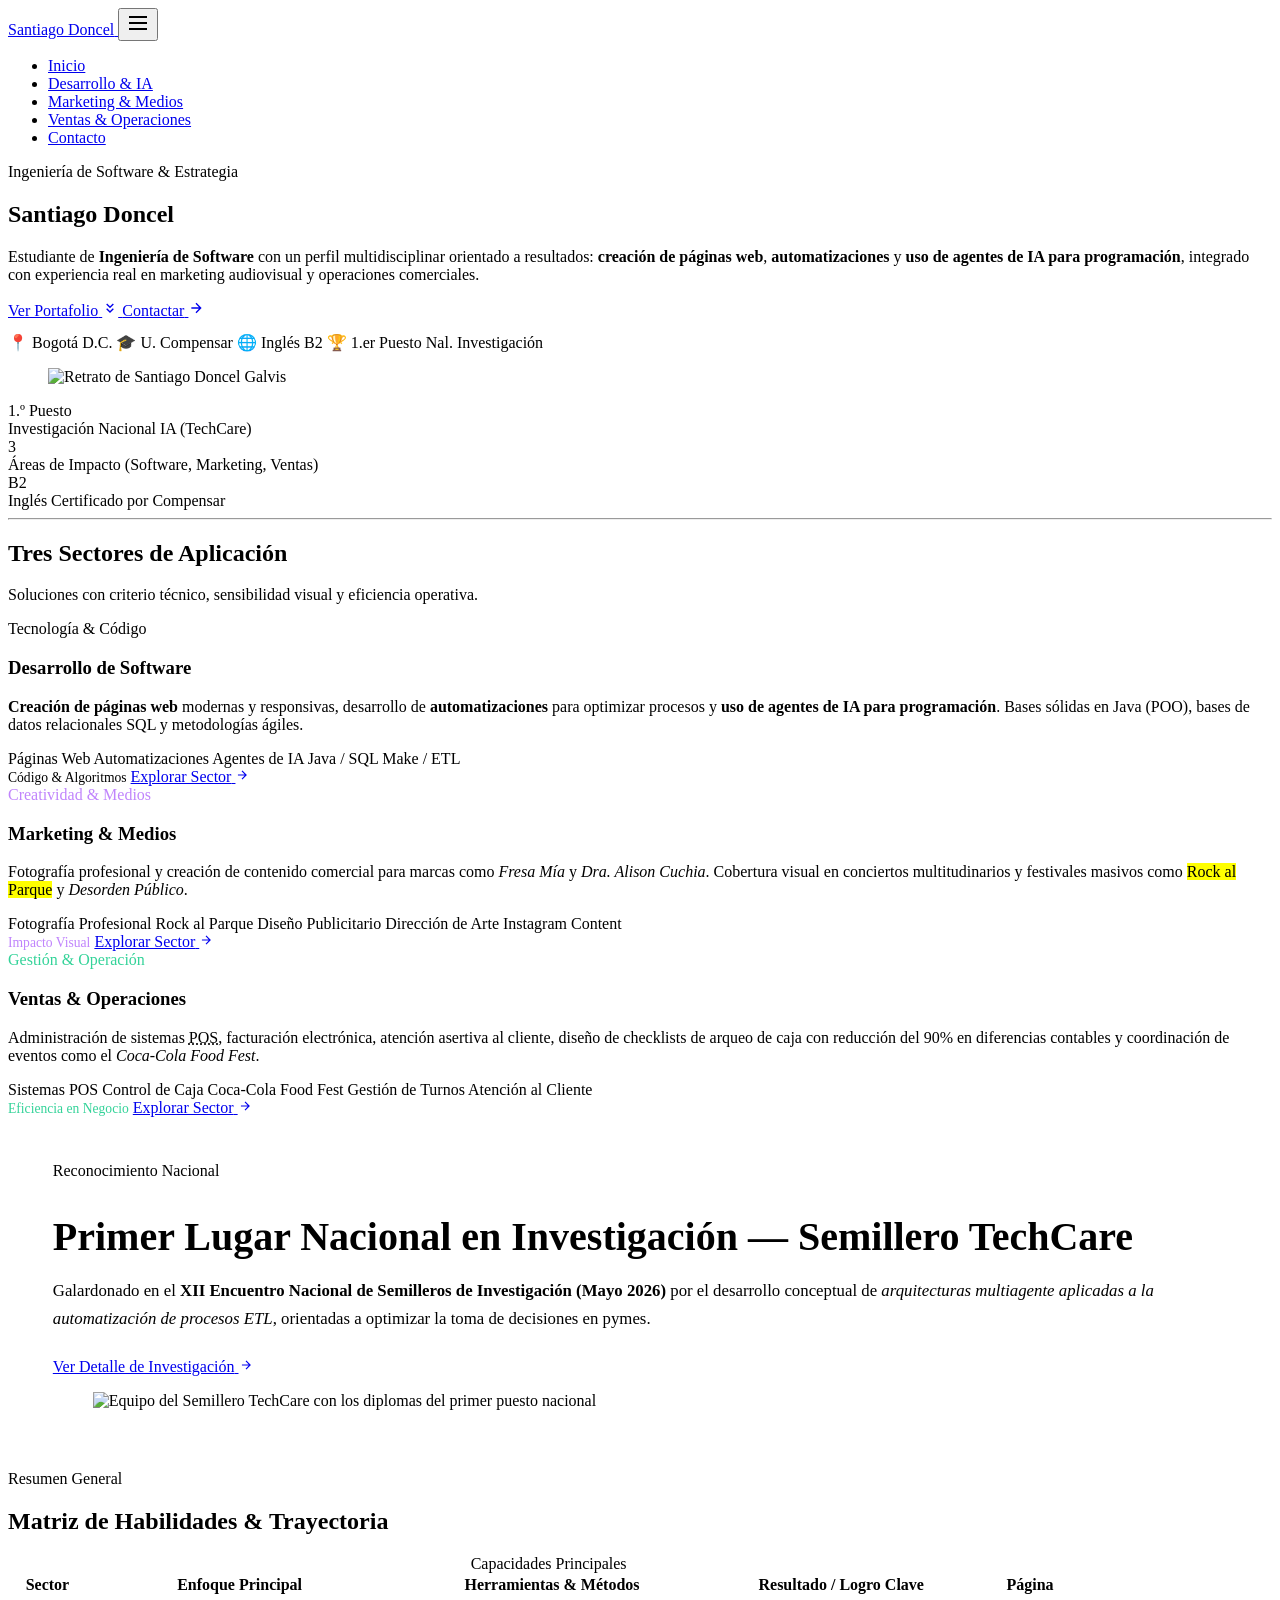
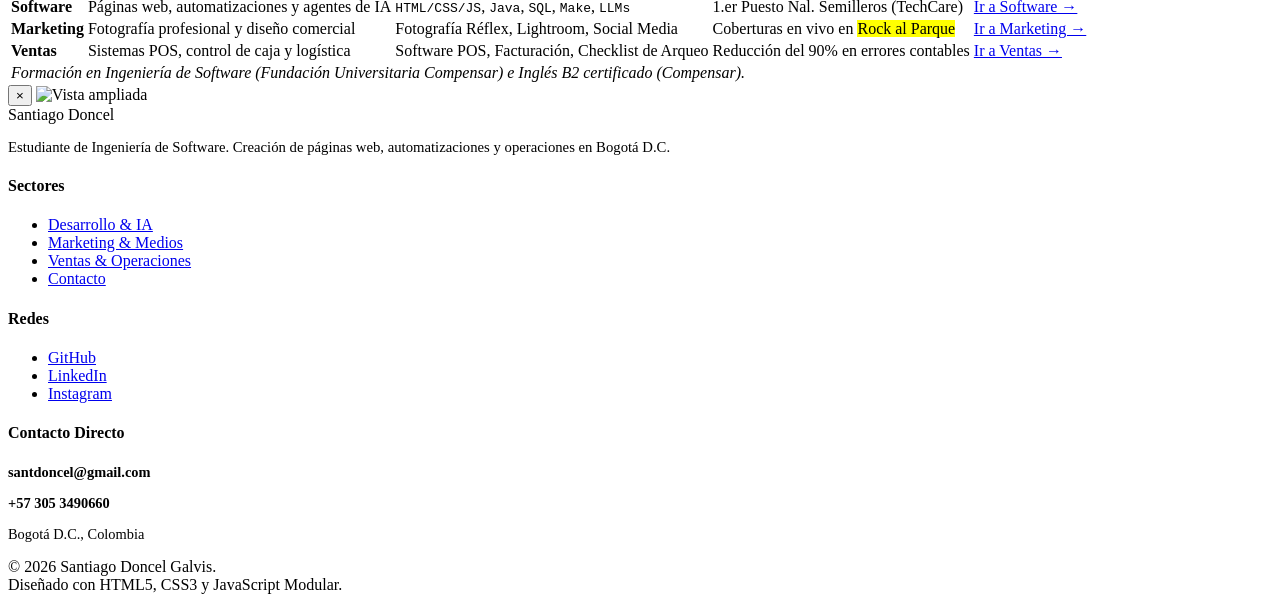
==== index.html @ d4a043fc "Subir sitio web inicial" ====
<!DOCTYPE html>
<html lang="es">
<head>
  <meta charset="UTF-8">
  <meta name="viewport" content="width=device-width, initial-scale=1.0">
  <meta name="description" content="Portafolio Profesional de Santiago Doncel Galvis - Desarrollo de Software, Marketing Digital y Operaciones Comerciales.">
  <meta name="author" content="Santiago Doncel Galvis">
  <title>Santiago Doncel Galvis | Portafolio Profesional</title>

  <!-- Hojas de Estilo Modulares -->
  <link rel="stylesheet" href="css/variables.css">
  <link rel="stylesheet" href="css/animations.css">
  <link rel="stylesheet" href="css/global.css">
  <link rel="stylesheet" href="css/components.css">
  <link rel="stylesheet" href="css/pages.css">

  <link rel="icon" type="image/svg+xml" href="data:image/svg+xml,<svg xmlns='http://www.w3.org/2000/svg' viewBox='0 0 100 100'><rect width='100' height='100' rx='25' fill='%23050b18'/><text x='50%' y='64%' font-size='52' font-weight='500' fill='%23f8fafc' font-family='serif' text-anchor='middle'>SD</text></svg>">
</head>
<body>

  <!-- Esferas Difuminadas con Transición Azul Claro -> Azul Oscuro -> Gris -->
  <div class="ambient-glow ambient-glow-1" aria-hidden="true"></div>
  <div class="ambient-glow ambient-glow-2" aria-hidden="true"></div>
  <div class="ambient-glow ambient-glow-3" aria-hidden="true"></div>

<!-- Encabezado y Navegación Principal -->
  <header class="main-header" role="banner">
    <div class="nav-container">
      <a href="index.html" class="nav-brand" aria-label="Inicio - Santiago Doncel Galvis">
        <span class="brand-dot"></span>
        <span class="brand-name">Santiago Doncel</span>
      </a>

      <!-- Botón Menú Móvil -->
      <button class="mobile-nav-toggle" aria-label="Abrir menú de navegación" aria-expanded="false">
        <svg width="24" height="24" viewBox="0 0 24 24" fill="none" stroke="currentColor" stroke-width="2">
          <line x1="3" y1="12" x2="21" y2="12"></line>
          <line x1="3" y1="6" x2="21" y2="6"></line>
          <line x1="3" y1="18" x2="21" y2="18"></line>
        </svg>
      </button>

      <!-- Menú de Enlaces Dinámicos -->
      <nav role="navigation">
        <ul class="nav-menu">
          <li><a href="index.html" class="nav-link active">Inicio</a></li>
          <li><a href="software.html" class="nav-link">Desarrollo & IA</a></li>
          <li><a href="marketing.html" class="nav-link">Marketing & Medios</a></li>
          <li><a href="ventas.html" class="nav-link">Ventas & Operaciones</a></li>
          <li><a href="contacto.html" class="nav-link nav-cta-btn">Contacto</a></li>
        </ul>
      </nav>
    </div>
  </header>

  <!-- Contenido Principal -->
  <main id="main-content" role="main">

    <!-- HERO SECTION MINIMALISTA -->
    <section class="hero-section" aria-labelledby="hero-title">
      <div class="container">
        <div class="hero-grid">
          
          <!-- Contenido Textual Hero -->
          <div class="hero-content animate-fade-up">
            <span class="hero-tag">Ingeniería de Software & Estrategia</span>

            <h1 id="hero-title" class="hero-title">
              Santiago <span class="text-serif-italic">Doncel</span>
            </h1>

            <p class="hero-subtitle">
              Estudiante de <strong>Ingeniería de Software</strong> con un perfil multidisciplinar orientado a resultados: <strong>creación de páginas web</strong>, <strong>automatizaciones</strong> y <strong>uso de agentes de IA para programación</strong>, integrado con experiencia real en marketing audiovisual y operaciones comerciales.
            </p>

            <!-- Botones de Acción Inmediata -->
            <div class="btn-group" style="margin-top: 0.5rem;">
              <a href="#sectores-profesionales" class="btn btn-primary">
                <span>Ver Portafolio</span>
                <svg width="16" height="16" viewBox="0 0 24 24" fill="none" stroke="currentColor" stroke-width="2"><path d="M7 13l5 5 5-5M7 6l5 5 5-5"/></svg>
              </a>
              <a href="contacto.html" class="btn btn-secondary">
                <span>Contactar</span>
                <svg width="16" height="16" viewBox="0 0 24 24" fill="none" stroke="currentColor" stroke-width="2"><path d="M5 12h14M12 5l7 7-7 7"/></svg>
              </a>
            </div>

            <!-- Datos Rápidos -->
            <div class="tech-cloud" style="margin-top: 0.8rem;">
              <span class="tech-chip">📍 Bogotá D.C.</span>
              <span class="tech-chip">🎓 U. Compensar</span>
              <span class="tech-chip">🌐 Inglés B2</span>
              <span class="tech-chip">🏆 1.er Puesto Nal. Investigación</span>
            </div>
          </div>

          <!-- Imagen Principal del Usuario (Nueva Imagen Vertical) -->
          <div class="hero-media-wrapper animate-fade-up delay-1">
            <figure class="profile-figure" data-lightbox data-lightbox-caption="Santiago Doncel Galvis">
              <img 
                src="img/santiago-perfil-nuevo.jpg" 
                alt="Retrato de Santiago Doncel Galvis" 
                class="profile-img"
                width="380"
                height="460"
                loading="eager"
              >
            </figure>
          </div>

        </div>

        <!-- Métricas Rápidas Liquid Glass -->
        <div class="hero-stats-row animate-on-scroll">
          <div class="stat-card">
            <div class="stat-number gold">1.º Puesto</div>
            <div class="stat-label">Investigación Nacional IA (TechCare)</div>
          </div>
          <div class="stat-card">
            <div class="stat-number">3</div>
            <div class="stat-label">Áreas de Impacto (Software, Marketing, Ventas)</div>
          </div>
          <div class="stat-card">
            <div class="stat-number">B2</div>
            <div class="stat-label">Inglés Certificado por Compensar</div>
          </div>
        </div>

    <hr class="glow-divider">

    <!-- SECCIÓN: LOS 3 SECTORES PROFESIONALES -->
    <section id="sectores-profesionales" class="section-padding" aria-labelledby="sectores-title">
      <div class="container">
        
        <div class="section-header">
          <h2 id="sectores-title">Tres Sectores de Aplicación</h2>
          <p class="section-description">
            Soluciones con criterio técnico, sensibilidad visual y eficiencia operativa.
          </p>
        </div>

        <div class="sectors-grid">
          
          <!-- Sector 1: Desarrollo de Software & IA -->
          <article class="liquid-glass-card sector-card animate-on-scroll">
            <div>
              <div class="sector-header">
                <span class="sector-kicker-tag">Tecnología & Código</span>
                <h3>Desarrollo de Software</h3>
              </div>

              <p>
                <strong>Creación de páginas web</strong> modernas y responsivas, desarrollo de <strong>automatizaciones</strong> para optimizar procesos y <strong>uso de agentes de IA para programación</strong>. Bases sólidas en Java (POO), bases de datos relacionales SQL y metodologías ágiles.
              </p>

              <div class="tech-cloud">
                <span class="tech-chip">Páginas Web</span>
                <span class="tech-chip">Automatizaciones</span>
                <span class="tech-chip">Agentes de IA</span>
                <span class="tech-chip">Java / SQL</span>
                <span class="tech-chip">Make / ETL</span>
              </div>
            </div>

            <div class="sector-card-footer">
              <span style="font-size: 0.85rem; color: var(--color-accent-cyan);">Código & Algoritmos</span>
              <a href="software.html" class="btn btn-secondary btn-sm" aria-label="Ir a Desarrollo de Software">
                <span>Explorar Sector</span>
                <svg width="14" height="14" viewBox="0 0 24 24" fill="none" stroke="currentColor" stroke-width="2"><path d="M5 12h14M12 5l7 7-7 7"/></svg>
              </a>
            </div>
          </article>

          <!-- Sector 2: Marketing Digital & Creación de Contenido -->
          <article class="liquid-glass-card sector-card animate-on-scroll delay-1">
            <div>
              <div class="sector-header">
                <span class="sector-kicker-tag" style="color: #c084fc;">Creatividad & Medios</span>
                <h3>Marketing & Medios</h3>
              </div>

              <p>
                Fotografía profesional y creación de contenido comercial para marcas como <em>Fresa Mía</em> y <em>Dra. Alison Cuchia</em>. Cobertura visual en conciertos multitudinarios y festivales masivos como <mark>Rock al Parque</mark> y <em>Desorden Público</em>.
              </p>

              <div class="tech-cloud">
                <span class="tech-chip">Fotografía Profesional</span>
                <span class="tech-chip">Rock al Parque</span>
                <span class="tech-chip">Diseño Publicitario</span>
                <span class="tech-chip">Dirección de Arte</span>
                <span class="tech-chip">Instagram Content</span>
              </div>
            </div>

            <div class="sector-card-footer">
              <span style="font-size: 0.85rem; color: #c084fc;">Impacto Visual</span>
              <a href="marketing.html" class="btn btn-secondary btn-sm" aria-label="Ir a Marketing y Fotografía">
                <span>Explorar Sector</span>
                <svg width="14" height="14" viewBox="0 0 24 24" fill="none" stroke="currentColor" stroke-width="2"><path d="M5 12h14M12 5l7 7-7 7"/></svg>
              </a>
            </div>
          </article>

          <!-- Sector 3: Ventas, Operaciones & Liderazgo Comercial -->
          <article class="liquid-glass-card sector-card animate-on-scroll delay-2">
            <div>
              <div class="sector-header">
                <span class="sector-kicker-tag" style="color: #34d399;">Gestión & Operación</span>
                <h3>Ventas & Operaciones</h3>
              </div>

              <p>
                Administración de sistemas <abbr title="Point of Sale">POS</abbr>, facturación electrónica, atención asertiva al cliente, diseño de checklists de arqueo de caja con reducción del 90% en diferencias contables y coordinación de eventos como el <em>Coca-Cola Food Fest</em>.
              </p>

              <div class="tech-cloud">
                <span class="tech-chip">Sistemas POS</span>
                <span class="tech-chip">Control de Caja</span>
                <span class="tech-chip">Coca-Cola Food Fest</span>
                <span class="tech-chip">Gestión de Turnos</span>
                <span class="tech-chip">Atención al Cliente</span>
              </div>
            </div>

            <div class="sector-card-footer">
              <span style="font-size: 0.85rem; color: #34d399;">Eficiencia en Negocio</span>
              <a href="ventas.html" class="btn btn-secondary btn-sm" aria-label="Ir a Ventas y Operaciones">
                <span>Explorar Sector</span>
                <svg width="14" height="14" viewBox="0 0 24 24" fill="none" stroke="currentColor" stroke-width="2"><path d="M5 12h14M12 5l7 7-7 7"/></svg>
              </a>
            </div>
          </article>

        </div>

      </div>
    </section>

    <!-- LOGRO NACIONAL TECHCARE -->
    <section class="section-padding-sm" aria-labelledby="premio-title">
      <div class="container">
        <div class="liquid-glass-card animate-on-scroll" style="padding: 2.8rem;">
          <div class="grid-2" style="align-items: center;">
            <div>
              <span class="badge badge-gold" style="margin-bottom: 0.8rem;">Reconocimiento Nacional</span>
              <h2 id="premio-title" style="margin-bottom: 1rem; font-size: clamp(1.8rem, 3.5vw, 2.5rem);">
                Primer Lugar Nacional en Investigación — Semillero TechCare
              </h2>
              <p style="font-size: 1.05rem; line-height: 1.7;">
                Galardonado en el <strong>XII Encuentro Nacional de Semilleros de Investigación (Mayo 2026)</strong> por el desarrollo conceptual de <em>arquitecturas multiagente aplicadas a la automatización de procesos ETL</em>, orientadas a optimizar la toma de decisiones en pymes.
              </p>
              <div class="btn-group" style="margin-top: 1.5rem;">
                <a href="software.html#investigacion-ia" class="btn btn-secondary btn-sm">
                  <span>Ver Detalle de Investigación</span>
                  <svg width="14" height="14" viewBox="0 0 24 24" fill="none" stroke="currentColor" stroke-width="2"><path d="M5 12h14M12 5l7 7-7 7"/></svg>
                </a>
              </div>
            </div>

            <figure class="profile-figure" style="max-width: 100%; border-radius: var(--radius-liquid-md);" data-lightbox data-lightbox-caption="Equipo del Semillero TechCare con los diplomas del Primer Lugar Nacional (Mayo 2026)">
              <img 
                src="img/semillero-techcare-premio.jpg" 
                alt="Equipo del Semillero TechCare con los diplomas del primer puesto nacional" 
                class="profile-img"
                style="height: 300px; width: 100%; object-fit: cover; border-radius: var(--radius-liquid-md);"
                loading="lazy"
              >
            </figure>
          </div>
        </div>
      </div>
    </section>

    <!-- SECCIÓN: TABLA COMPARATIVA -->
    <section class="section-padding" aria-labelledby="tabla-resumen-title">
      <div class="container">
        
        <div class="section-header">
          <span class="section-kicker">Resumen General</span>
          <h2 id="tabla-resumen-title">Matriz de Habilidades & Trayectoria</h2>
        </div>

        <div class="table-responsive animate-on-scroll">
          <table class="custom-table" summary="Tabla comparativa de competencias de Santiago Doncel en software, marketing y operaciones">
            <caption>Capacidades Principales</caption>
            <thead>
              <tr>
                <th scope="col">Sector</th>
                <th scope="col">Enfoque Principal</th>
                <th scope="col">Herramientas & Métodos</th>
                <th scope="col">Resultado / Logro Clave</th>
                <th scope="col">Página</th>
              </tr>
            </thead>
            <tbody>
              <tr>
                <td><strong>Software</strong></td>
                <td>Páginas web, automatizaciones y agentes de IA</td>
                <td><code>HTML/CSS/JS</code>, <code>Java</code>, <code>SQL</code>, <code>Make</code>, <code>LLMs</code></td>
                <td>1.er Puesto Nal. Semilleros (TechCare)</td>
                <td><a href="software.html">Ir a Software &rarr;</a></td>
              </tr>
              <tr>
                <td><strong>Marketing</strong></td>
                <td>Fotografía profesional y diseño comercial</td>
                <td>Fotografía Réflex, Lightroom, Social Media</td>
                <td>Coberturas en vivo en <mark>Rock al Parque</mark></td>
                <td><a href="marketing.html">Ir a Marketing &rarr;</a></td>
              </tr>
              <tr>
                <td><strong>Ventas</strong></td>
                <td>Sistemas POS, control de caja y logística</td>
                <td>Software POS, Facturación, Checklist de Arqueo</td>
                <td>Reducción del 90% en errores contables</td>
                <td><a href="ventas.html">Ir a Ventas &rarr;</a></td>
              </tr>
            </tbody>
            <tfoot>
              <tr>
                <td colspan="5">
                  <em>Formación en Ingeniería de Software (Fundación Universitaria Compensar) e Inglés B2 certificado (Compensar).</em>
                </td>
              </tr>
            </tfoot>
          </table>
        </div>

      </div>
    </section>

  </main>

  <!-- Modal / Lightbox -->
  <aside id="imageLightbox" class="lightbox-modal" role="dialog" aria-modal="true" aria-label="Visualizador de Imagen">
    <div class="lightbox-content">
      <button class="lightbox-close" aria-label="Cerrar vista">&times;</button>
      <img id="lightboxImg" src="" alt="Vista ampliada" class="lightbox-img">
      <div id="lightboxCaption" class="lightbox-caption"></div>
    </div>
  </aside>

  <!-- Pie de Página Minimalista -->
  <footer class="main-footer" role="contentinfo">
    <div class="container">
      <div class="footer-grid">
        
        <div class="footer-col">
          <div class="nav-brand" style="margin-bottom: 0.8rem;">
            <span class="brand-dot"></span>
            <span class="brand-name">Santiago Doncel</span>
          </div>
          <p style="font-size: 0.92rem; color: var(--color-text-muted); font-weight: 300;">
            Estudiante de Ingeniería de Software. Creación de páginas web, automatizaciones y operaciones en Bogotá D.C.
          </p>
        </div>

        <div class="footer-col">
          <h4>Sectores</h4>
          <ul class="footer-links">
            <li><a href="software.html">Desarrollo & IA</a></li>
            <li><a href="marketing.html">Marketing & Medios</a></li>
            <li><a href="ventas.html">Ventas & Operaciones</a></li>
            <li><a href="contacto.html">Contacto</a></li>
          </ul>
        </div>

        <div class="footer-col">
          <h4>Redes</h4>
          <ul class="footer-links">
            <li><a href="https://github.com/Santiago-Doncel" target="_blank" rel="noopener noreferrer">GitHub</a></li>
            <li><a href="https://www.linkedin.com/in/santiago-doncel-4a2b92311/" target="_blank" rel="noopener noreferrer">LinkedIn</a></li>
            <li><a href="https://www.instagram.com/sant_doncell?evlk=MTVpcDYzenp3eTBoOA==" target="_blank" rel="noopener noreferrer">Instagram</a></li>
          </ul>
        </div>

        <div class="footer-col">
          <h4>Contacto Directo</h4>
          <p style="font-size: 0.9rem; color: var(--color-text-secondary); margin-bottom: 0.4rem;">
            <strong>santdoncel@gmail.com</strong>
          </p>
          <p style="font-size: 0.9rem; color: var(--color-text-secondary); margin-bottom: 0.4rem;">
            <strong>+57 305 3490660</strong>
          </p>
          <p style="font-size: 0.9rem; color: var(--color-text-muted);">
            Bogotá D.C., Colombia
          </p>
        </div>

      </div>

      <div class="footer-bottom">
        <div>&copy; 2026 Santiago Doncel Galvis.</div>
        <div>Diseñado con HTML5, CSS3 y JavaScript Modular.</div>
      </div>
    </div>
  </footer>

  <script src="js/main.js"></script>
</body>
</html>
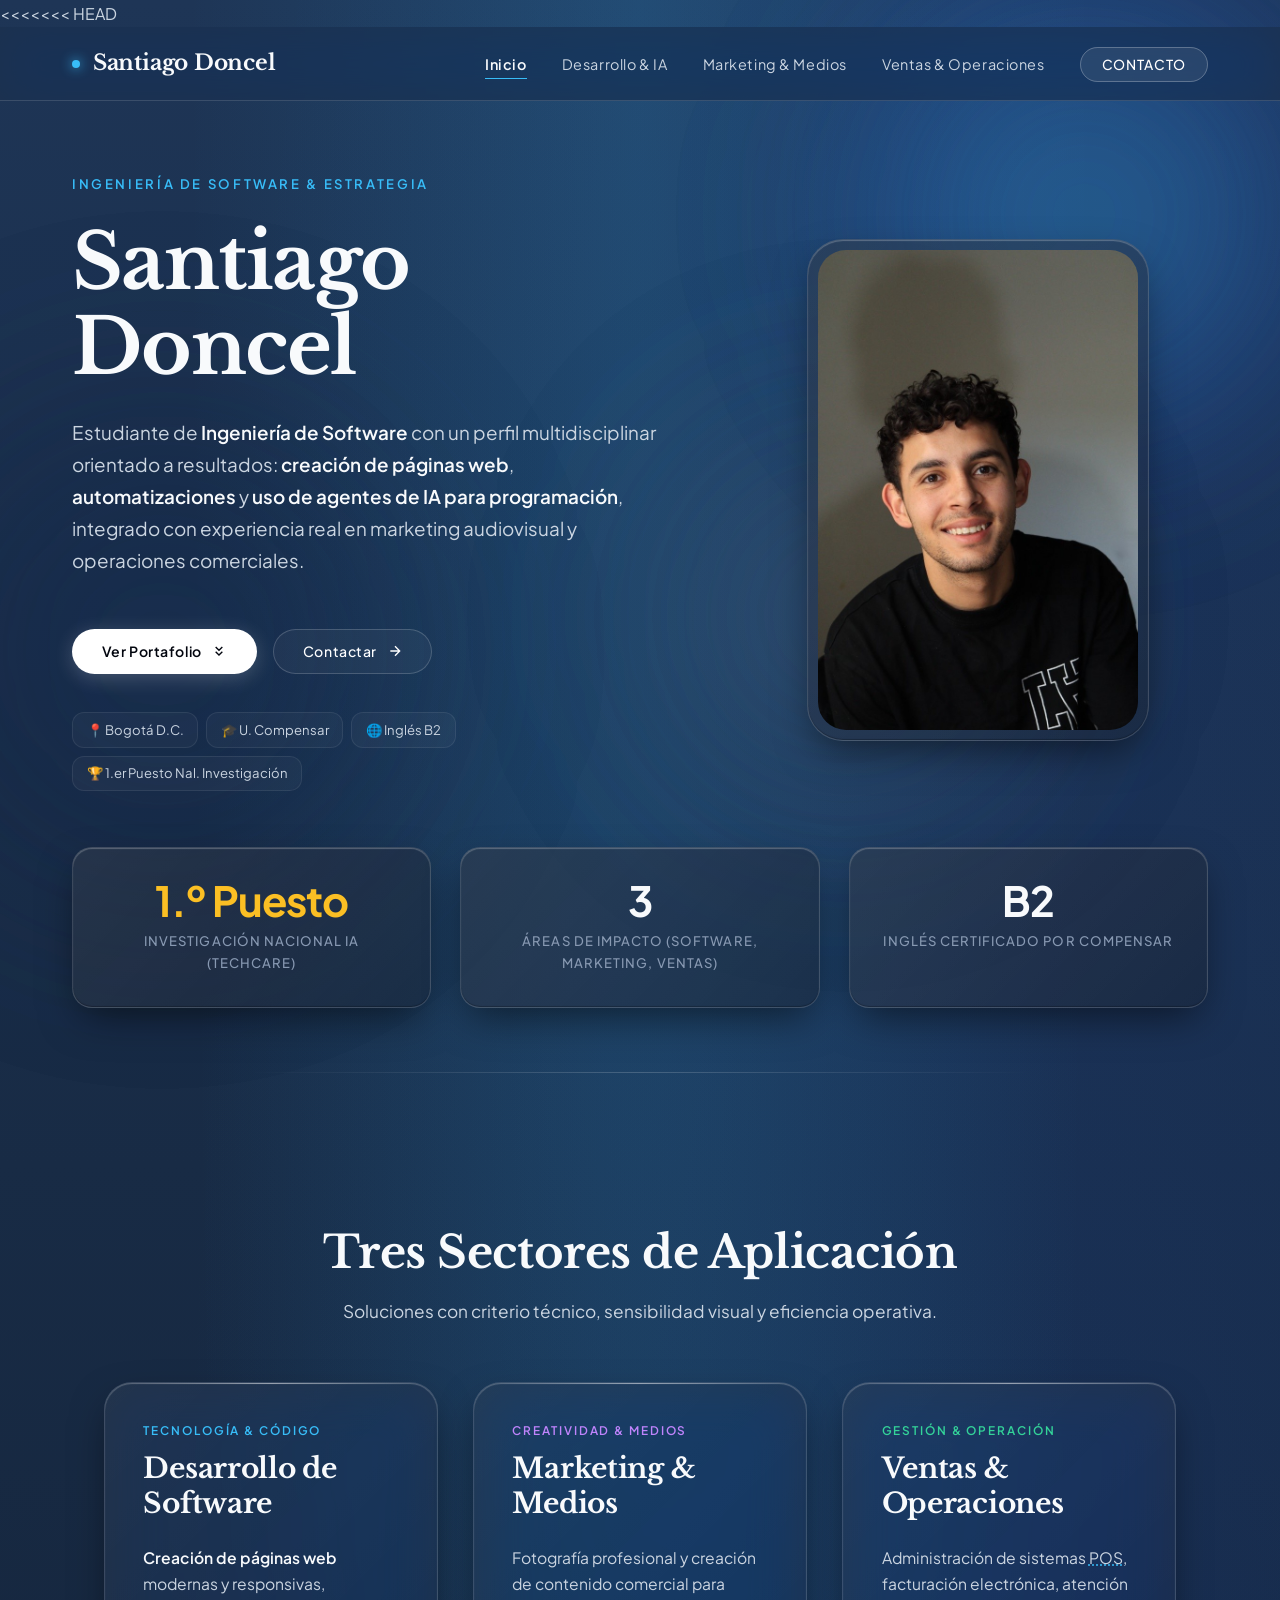
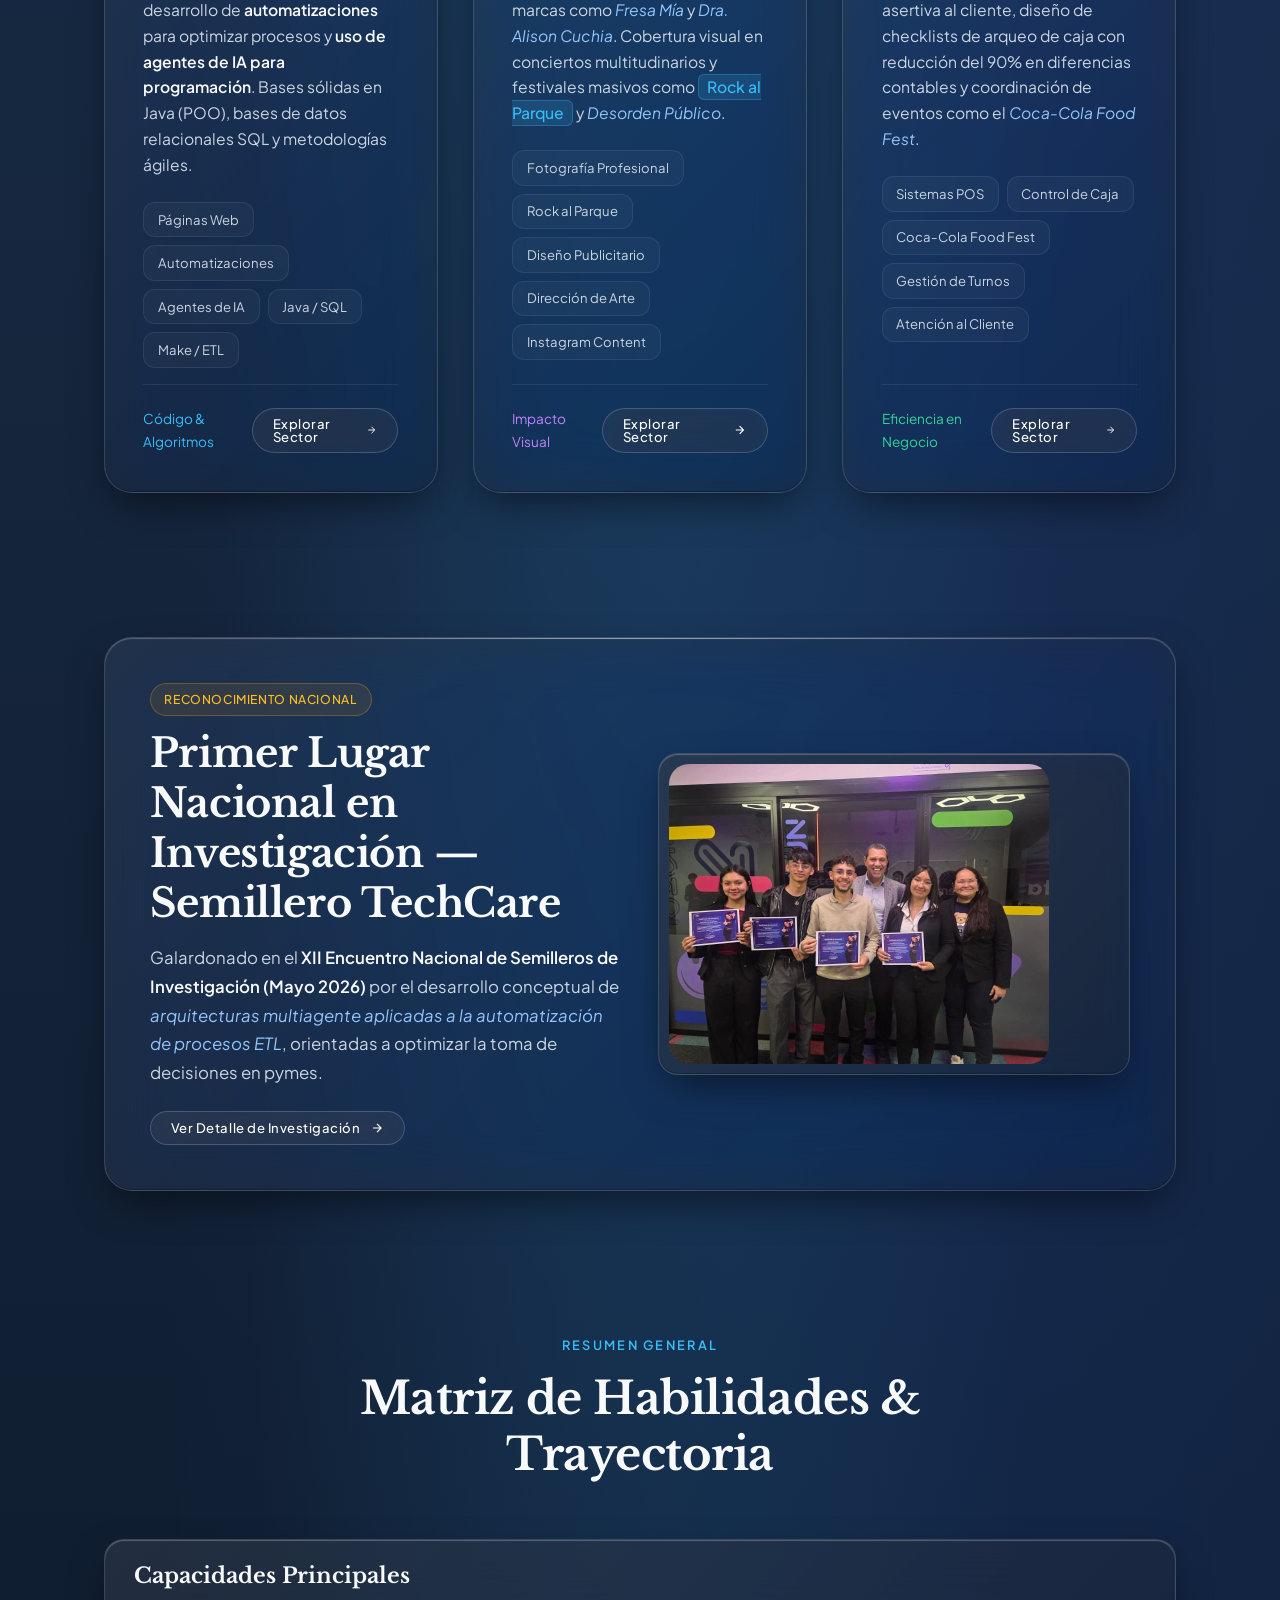
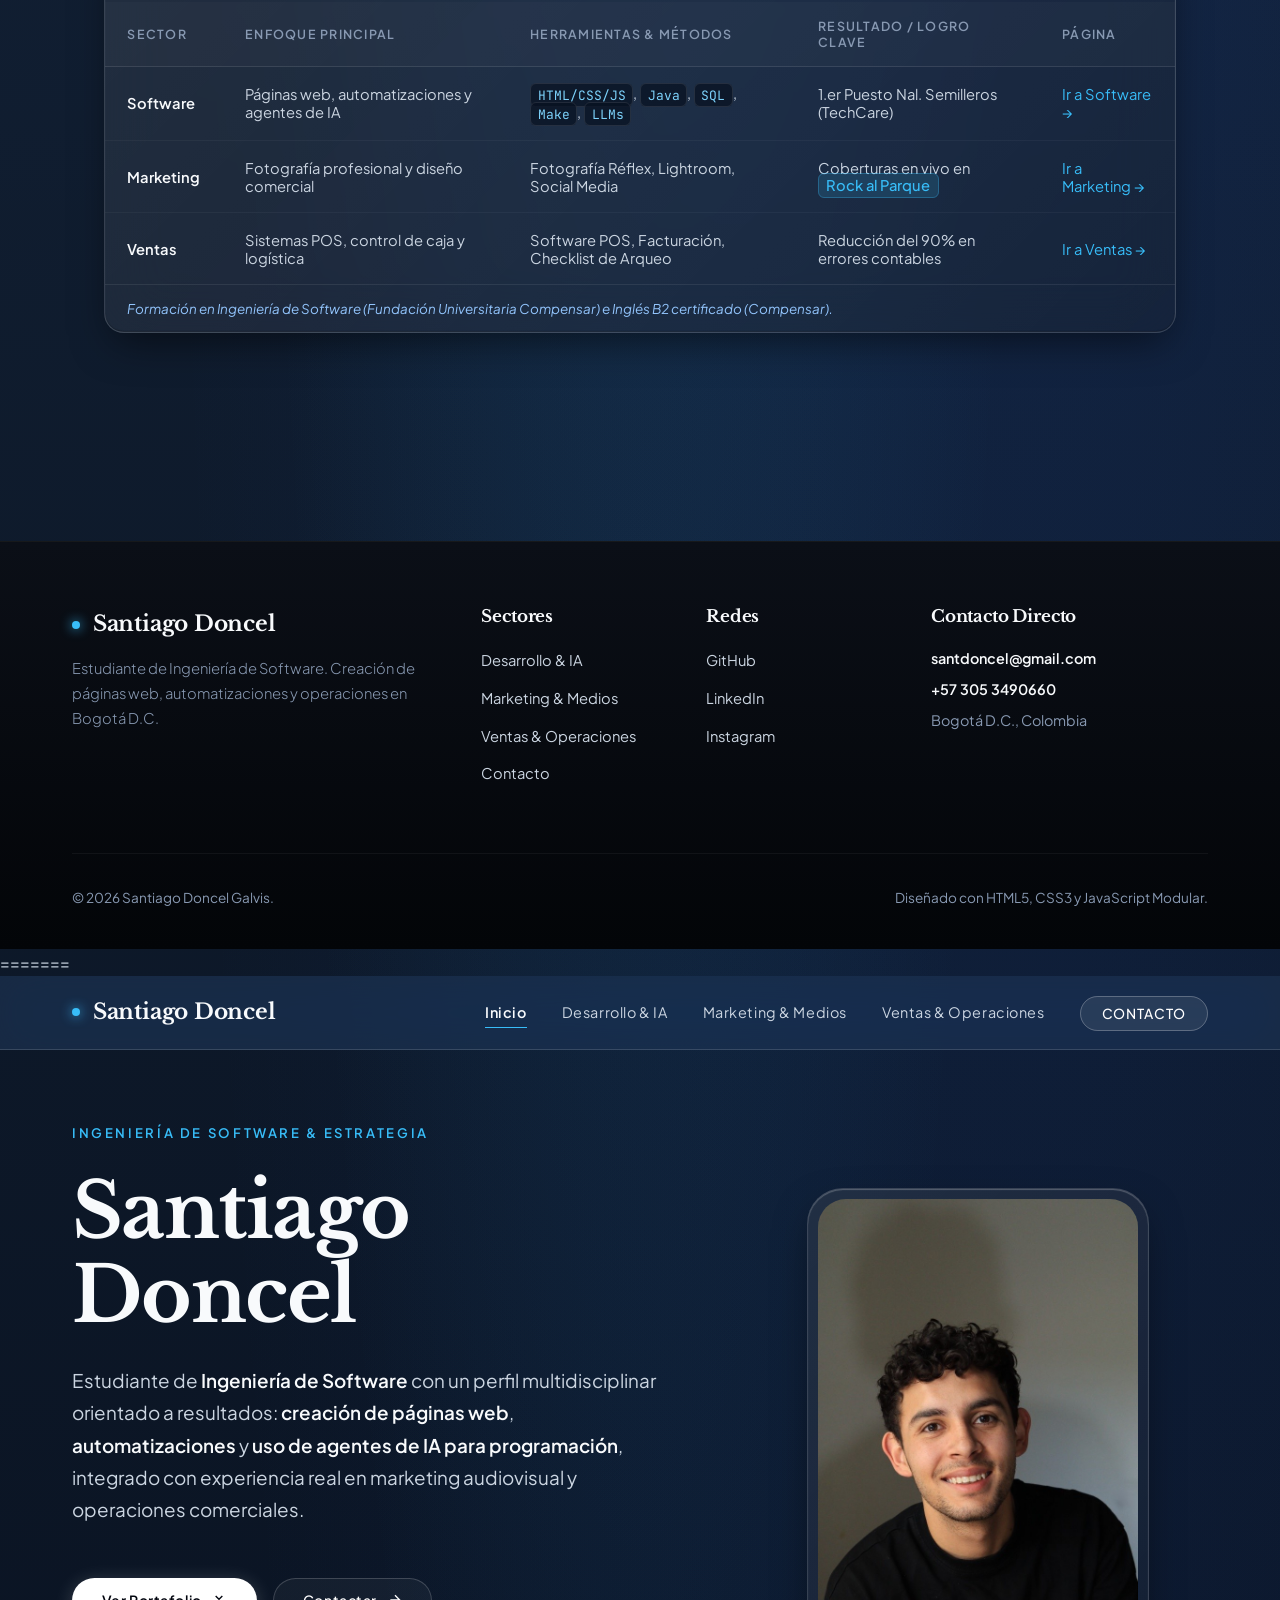
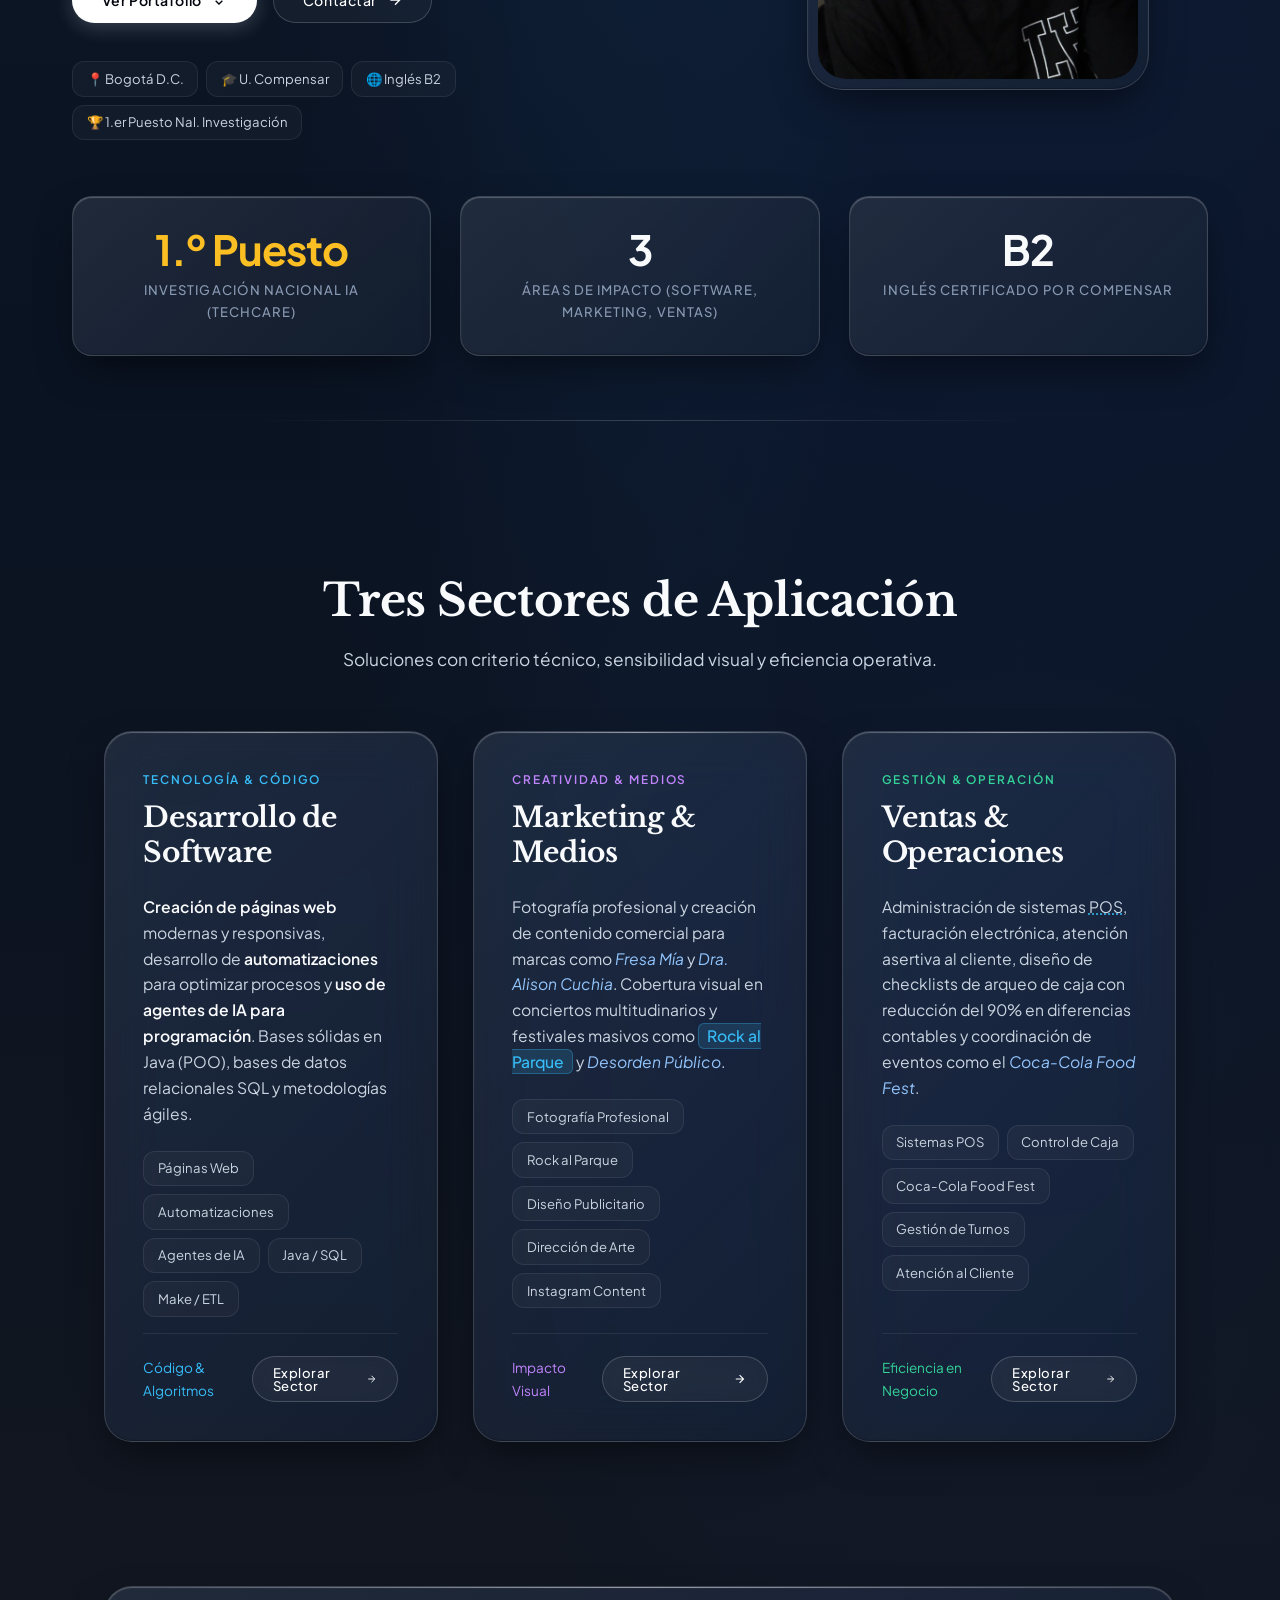
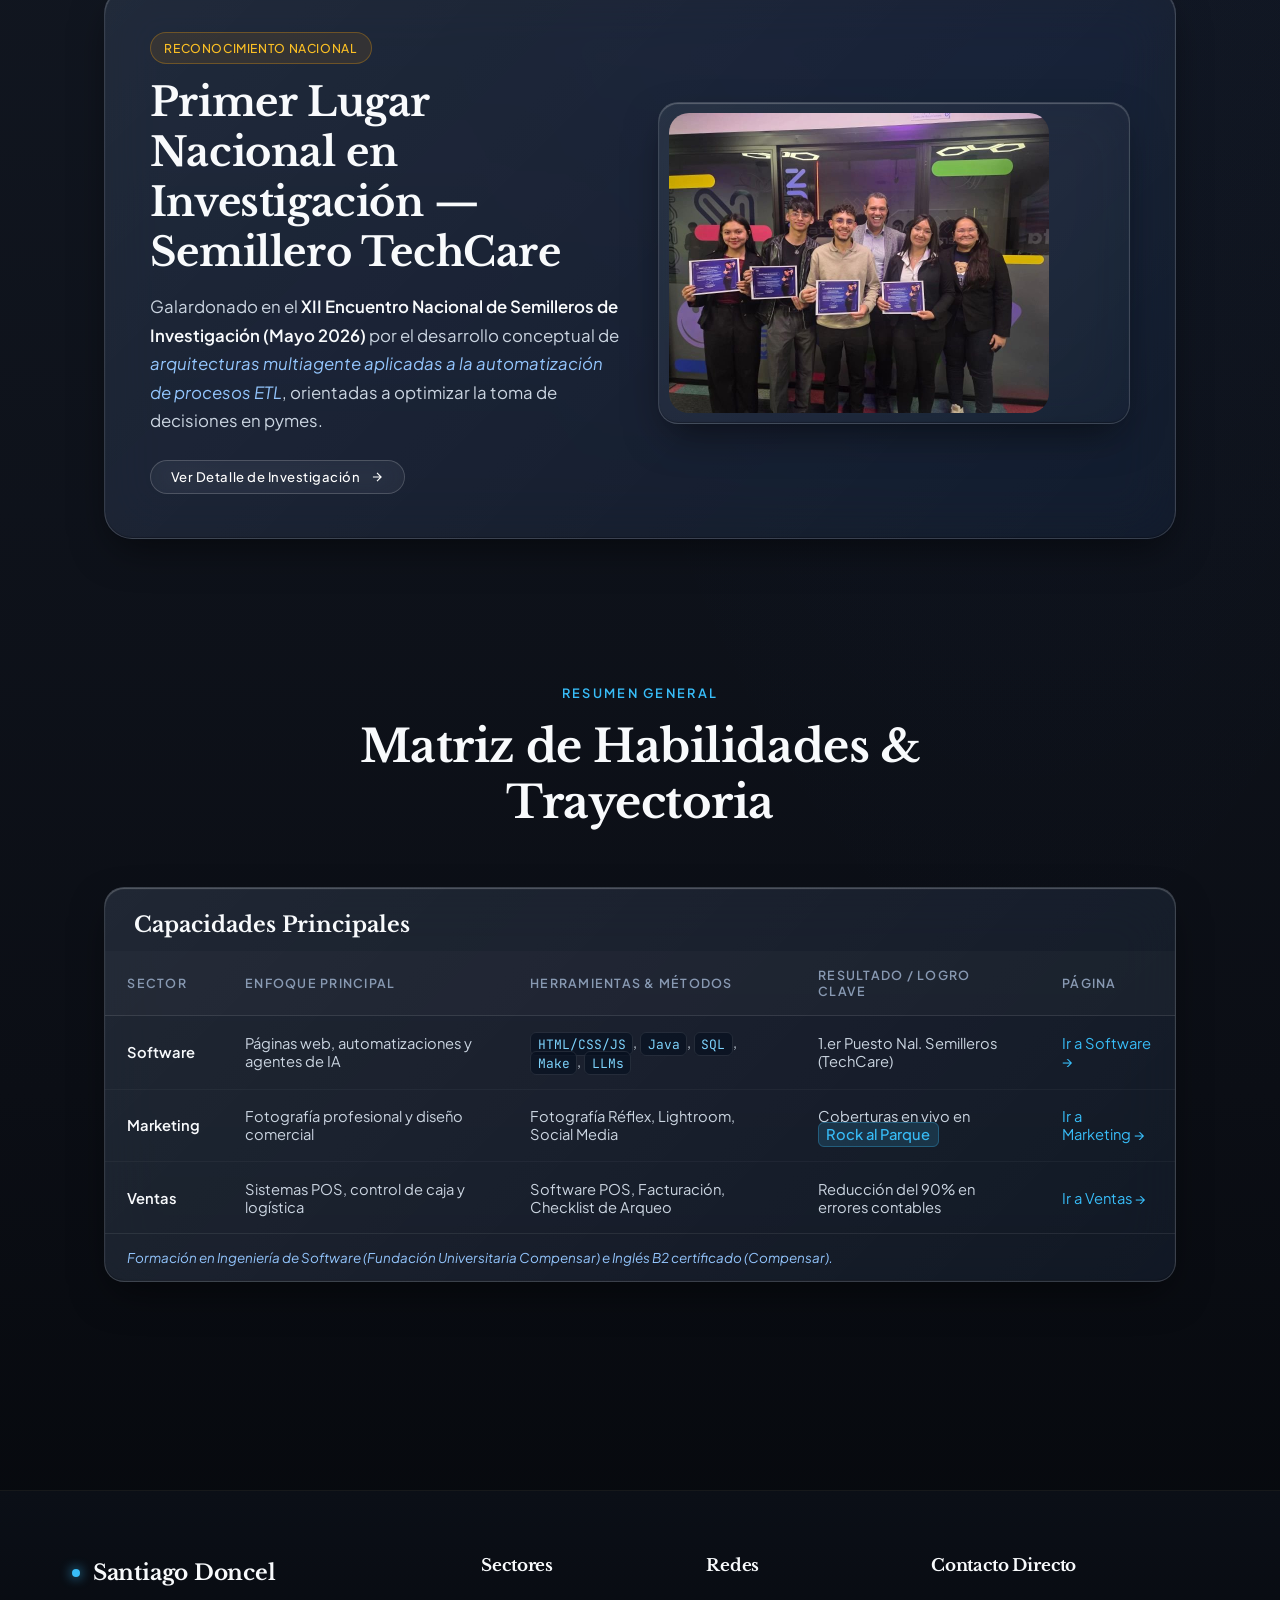
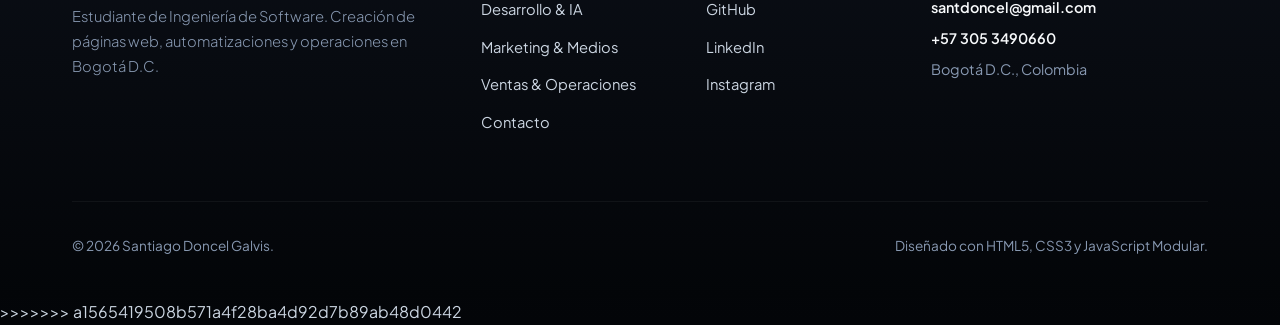
==== commit 58c1df95: "Nuevos archivos" ====
--- a/index.html
+++ b/index.html
@@ -1,3 +1,405 @@
+<<<<<<< HEAD
+<!DOCTYPE html>
+<html lang="es">
+<head>
+  <meta charset="UTF-8">
+  <meta name="viewport" content="width=device-width, initial-scale=1.0">
+  <meta name="description" content="Portafolio Profesional de Santiago Doncel Galvis - Desarrollo de Software, Marketing Digital y Operaciones Comerciales.">
+  <meta name="author" content="Santiago Doncel Galvis">
+  <title>Santiago Doncel Galvis | Portafolio Profesional</title>
+
+  <!-- Hojas de Estilo Modulares -->
+  <link rel="stylesheet" href="css/variables.css">
+  <link rel="stylesheet" href="css/animations.css">
+  <link rel="stylesheet" href="css/global.css">
+  <link rel="stylesheet" href="css/components.css">
+  <link rel="stylesheet" href="css/pages.css">
+
+  <link rel="icon" type="image/svg+xml" href="data:image/svg+xml,<svg xmlns='http://www.w3.org/2000/svg' viewBox='0 0 100 100'><rect width='100' height='100' rx='25' fill='%23050b18'/><text x='50%' y='64%' font-size='52' font-weight='500' fill='%23f8fafc' font-family='serif' text-anchor='middle'>SD</text></svg>">
+</head>
+<body>
+
+  <!-- Esferas Difuminadas con Transición Azul Claro -> Azul Oscuro -> Gris -->
+  <div class="ambient-glow ambient-glow-1" aria-hidden="true"></div>
+  <div class="ambient-glow ambient-glow-2" aria-hidden="true"></div>
+  <div class="ambient-glow ambient-glow-3" aria-hidden="true"></div>
+
+<!-- Encabezado y Navegación Principal -->
+  <header class="main-header" role="banner">
+    <div class="nav-container">
+      <a href="index.html" class="nav-brand" aria-label="Inicio - Santiago Doncel Galvis">
+        <span class="brand-dot"></span>
+        <span class="brand-name">Santiago Doncel</span>
+      </a>
+
+      <!-- Botón Menú Móvil -->
+      <button class="mobile-nav-toggle" aria-label="Abrir menú de navegación" aria-expanded="false">
+        <svg width="24" height="24" viewBox="0 0 24 24" fill="none" stroke="currentColor" stroke-width="2">
+          <line x1="3" y1="12" x2="21" y2="12"></line>
+          <line x1="3" y1="6" x2="21" y2="6"></line>
+          <line x1="3" y1="18" x2="21" y2="18"></line>
+        </svg>
+      </button>
+
+      <!-- Menú de Enlaces Dinámicos -->
+      <nav role="navigation">
+        <ul class="nav-menu">
+          <li><a href="index.html" class="nav-link active">Inicio</a></li>
+          <li><a href="software.html" class="nav-link">Desarrollo & IA</a></li>
+          <li><a href="marketing.html" class="nav-link">Marketing & Medios</a></li>
+          <li><a href="ventas.html" class="nav-link">Ventas & Operaciones</a></li>
+          <li><a href="contacto.html" class="nav-link nav-cta-btn">Contacto</a></li>
+        </ul>
+      </nav>
+    </div>
+  </header>
+
+  <!-- Contenido Principal -->
+  <main id="main-content" role="main">
+
+    <!-- HERO SECTION MINIMALISTA -->
+    <section class="hero-section" aria-labelledby="hero-title">
+      <div class="container">
+        <div class="hero-grid">
+          
+          <!-- Contenido Textual Hero -->
+          <div class="hero-content animate-fade-up">
+            <span class="hero-tag">Ingeniería de Software & Estrategia</span>
+
+            <h1 id="hero-title" class="hero-title">
+              Santiago <span class="text-serif-italic">Doncel</span>
+            </h1>
+
+            <p class="hero-subtitle">
+              Estudiante de <strong>Ingeniería de Software</strong> con un perfil multidisciplinar orientado a resultados: <strong>creación de páginas web</strong>, <strong>automatizaciones</strong> y <strong>uso de agentes de IA para programación</strong>, integrado con experiencia real en marketing audiovisual y operaciones comerciales.
+            </p>
+
+            <!-- Botones de Acción Inmediata -->
+            <div class="btn-group" style="margin-top: 0.5rem;">
+              <a href="#sectores-profesionales" class="btn btn-primary">
+                <span>Ver Portafolio</span>
+                <svg width="16" height="16" viewBox="0 0 24 24" fill="none" stroke="currentColor" stroke-width="2"><path d="M7 13l5 5 5-5M7 6l5 5 5-5"/></svg>
+              </a>
+              <a href="contacto.html" class="btn btn-secondary">
+                <span>Contactar</span>
+                <svg width="16" height="16" viewBox="0 0 24 24" fill="none" stroke="currentColor" stroke-width="2"><path d="M5 12h14M12 5l7 7-7 7"/></svg>
+              </a>
+            </div>
+
+            <!-- Datos Rápidos -->
+            <div class="tech-cloud" style="margin-top: 0.8rem;">
+              <span class="tech-chip">📍 Bogotá D.C.</span>
+              <span class="tech-chip">🎓 U. Compensar</span>
+              <span class="tech-chip">🌐 Inglés B2</span>
+              <span class="tech-chip">🏆 1.er Puesto Nal. Investigación</span>
+            </div>
+          </div>
+
+          <!-- Imagen Principal del Usuario (Nueva Imagen Vertical) -->
+          <div class="hero-media-wrapper animate-fade-up delay-1">
+            <figure class="profile-figure" data-lightbox data-lightbox-caption="Santiago Doncel Galvis">
+              <img 
+                src="img/santiago-perfil-nuevo.jpg" 
+                alt="Retrato de Santiago Doncel Galvis" 
+                class="profile-img"
+                width="380"
+                height="460"
+                loading="eager"
+              >
+            </figure>
+          </div>
+
+        </div>
+
+        <!-- Métricas Rápidas Liquid Glass -->
+        <div class="hero-stats-row animate-on-scroll">
+          <div class="stat-card">
+            <div class="stat-number gold">1.º Puesto</div>
+            <div class="stat-label">Investigación Nacional IA (TechCare)</div>
+          </div>
+          <div class="stat-card">
+            <div class="stat-number">3</div>
+            <div class="stat-label">Áreas de Impacto (Software, Marketing, Ventas)</div>
+          </div>
+          <div class="stat-card">
+            <div class="stat-number">B2</div>
+            <div class="stat-label">Inglés Certificado por Compensar</div>
+          </div>
+        </div>
+
+    <hr class="glow-divider">
+
+    <!-- SECCIÓN: LOS 3 SECTORES PROFESIONALES -->
+    <section id="sectores-profesionales" class="section-padding" aria-labelledby="sectores-title">
+      <div class="container">
+        
+        <div class="section-header">
+          <h2 id="sectores-title">Tres Sectores de Aplicación</h2>
+          <p class="section-description">
+            Soluciones con criterio técnico, sensibilidad visual y eficiencia operativa.
+          </p>
+        </div>
+
+        <div class="sectors-grid">
+          
+          <!-- Sector 1: Desarrollo de Software & IA -->
+          <article class="liquid-glass-card sector-card animate-on-scroll">
+            <div>
+              <div class="sector-header">
+                <span class="sector-kicker-tag">Tecnología & Código</span>
+                <h3>Desarrollo de Software</h3>
+              </div>
+
+              <p>
+                <strong>Creación de páginas web</strong> modernas y responsivas, desarrollo de <strong>automatizaciones</strong> para optimizar procesos y <strong>uso de agentes de IA para programación</strong>. Bases sólidas en Java (POO), bases de datos relacionales SQL y metodologías ágiles.
+              </p>
+
+              <div class="tech-cloud">
+                <span class="tech-chip">Páginas Web</span>
+                <span class="tech-chip">Automatizaciones</span>
+                <span class="tech-chip">Agentes de IA</span>
+                <span class="tech-chip">Java / SQL</span>
+                <span class="tech-chip">Make / ETL</span>
+              </div>
+            </div>
+
+            <div class="sector-card-footer">
+              <span style="font-size: 0.85rem; color: var(--color-accent-cyan);">Código & Algoritmos</span>
+              <a href="software.html" class="btn btn-secondary btn-sm" aria-label="Ir a Desarrollo de Software">
+                <span>Explorar Sector</span>
+                <svg width="14" height="14" viewBox="0 0 24 24" fill="none" stroke="currentColor" stroke-width="2"><path d="M5 12h14M12 5l7 7-7 7"/></svg>
+              </a>
+            </div>
+          </article>
+
+          <!-- Sector 2: Marketing Digital & Creación de Contenido -->
+          <article class="liquid-glass-card sector-card animate-on-scroll delay-1">
+            <div>
+              <div class="sector-header">
+                <span class="sector-kicker-tag" style="color: #c084fc;">Creatividad & Medios</span>
+                <h3>Marketing & Medios</h3>
+              </div>
+
+              <p>
+                Fotografía profesional y creación de contenido comercial para marcas como <em>Fresa Mía</em> y <em>Dra. Alison Cuchia</em>. Cobertura visual en conciertos multitudinarios y festivales masivos como <mark>Rock al Parque</mark> y <em>Desorden Público</em>.
+              </p>
+
+              <div class="tech-cloud">
+                <span class="tech-chip">Fotografía Profesional</span>
+                <span class="tech-chip">Rock al Parque</span>
+                <span class="tech-chip">Diseño Publicitario</span>
+                <span class="tech-chip">Dirección de Arte</span>
+                <span class="tech-chip">Instagram Content</span>
+              </div>
+            </div>
+
+            <div class="sector-card-footer">
+              <span style="font-size: 0.85rem; color: #c084fc;">Impacto Visual</span>
+              <a href="marketing.html" class="btn btn-secondary btn-sm" aria-label="Ir a Marketing y Fotografía">
+                <span>Explorar Sector</span>
+                <svg width="14" height="14" viewBox="0 0 24 24" fill="none" stroke="currentColor" stroke-width="2"><path d="M5 12h14M12 5l7 7-7 7"/></svg>
+              </a>
+            </div>
+          </article>
+
+          <!-- Sector 3: Ventas, Operaciones & Liderazgo Comercial -->
+          <article class="liquid-glass-card sector-card animate-on-scroll delay-2">
+            <div>
+              <div class="sector-header">
+                <span class="sector-kicker-tag" style="color: #34d399;">Gestión & Operación</span>
+                <h3>Ventas & Operaciones</h3>
+              </div>
+
+              <p>
+                Administración de sistemas <abbr title="Point of Sale">POS</abbr>, facturación electrónica, atención asertiva al cliente, diseño de checklists de arqueo de caja con reducción del 90% en diferencias contables y coordinación de eventos como el <em>Coca-Cola Food Fest</em>.
+              </p>
+
+              <div class="tech-cloud">
+                <span class="tech-chip">Sistemas POS</span>
+                <span class="tech-chip">Control de Caja</span>
+                <span class="tech-chip">Coca-Cola Food Fest</span>
+                <span class="tech-chip">Gestión de Turnos</span>
+                <span class="tech-chip">Atención al Cliente</span>
+              </div>
+            </div>
+
+            <div class="sector-card-footer">
+              <span style="font-size: 0.85rem; color: #34d399;">Eficiencia en Negocio</span>
+              <a href="ventas.html" class="btn btn-secondary btn-sm" aria-label="Ir a Ventas y Operaciones">
+                <span>Explorar Sector</span>
+                <svg width="14" height="14" viewBox="0 0 24 24" fill="none" stroke="currentColor" stroke-width="2"><path d="M5 12h14M12 5l7 7-7 7"/></svg>
+              </a>
+            </div>
+          </article>
+
+        </div>
+
+      </div>
+    </section>
+
+    <!-- LOGRO NACIONAL TECHCARE -->
+    <section class="section-padding-sm" aria-labelledby="premio-title">
+      <div class="container">
+        <div class="liquid-glass-card animate-on-scroll" style="padding: 2.8rem;">
+          <div class="grid-2" style="align-items: center;">
+            <div>
+              <span class="badge badge-gold" style="margin-bottom: 0.8rem;">Reconocimiento Nacional</span>
+              <h2 id="premio-title" style="margin-bottom: 1rem; font-size: clamp(1.8rem, 3.5vw, 2.5rem);">
+                Primer Lugar Nacional en Investigación — Semillero TechCare
+              </h2>
+              <p style="font-size: 1.05rem; line-height: 1.7;">
+                Galardonado en el <strong>XII Encuentro Nacional de Semilleros de Investigación (Mayo 2026)</strong> por el desarrollo conceptual de <em>arquitecturas multiagente aplicadas a la automatización de procesos ETL</em>, orientadas a optimizar la toma de decisiones en pymes.
+              </p>
+              <div class="btn-group" style="margin-top: 1.5rem;">
+                <a href="software.html#investigacion-ia" class="btn btn-secondary btn-sm">
+                  <span>Ver Detalle de Investigación</span>
+                  <svg width="14" height="14" viewBox="0 0 24 24" fill="none" stroke="currentColor" stroke-width="2"><path d="M5 12h14M12 5l7 7-7 7"/></svg>
+                </a>
+              </div>
+            </div>
+
+            <figure class="profile-figure" style="max-width: 100%; border-radius: var(--radius-liquid-md);" data-lightbox data-lightbox-caption="Equipo del Semillero TechCare con los diplomas del Primer Lugar Nacional (Mayo 2026)">
+              <img 
+                src="img/semillero-techcare-premio.jpg" 
+                alt="Equipo del Semillero TechCare con los diplomas del primer puesto nacional" 
+                class="profile-img"
+                style="height: 300px; width: 100%; object-fit: cover; border-radius: var(--radius-liquid-md);"
+                loading="lazy"
+              >
+            </figure>
+          </div>
+        </div>
+      </div>
+    </section>
+
+    <!-- SECCIÓN: TABLA COMPARATIVA -->
+    <section class="section-padding" aria-labelledby="tabla-resumen-title">
+      <div class="container">
+        
+        <div class="section-header">
+          <span class="section-kicker">Resumen General</span>
+          <h2 id="tabla-resumen-title">Matriz de Habilidades & Trayectoria</h2>
+        </div>
+
+        <div class="table-responsive animate-on-scroll">
+          <table class="custom-table" summary="Tabla comparativa de competencias de Santiago Doncel en software, marketing y operaciones">
+            <caption>Capacidades Principales</caption>
+            <thead>
+              <tr>
+                <th scope="col">Sector</th>
+                <th scope="col">Enfoque Principal</th>
+                <th scope="col">Herramientas & Métodos</th>
+                <th scope="col">Resultado / Logro Clave</th>
+                <th scope="col">Página</th>
+              </tr>
+            </thead>
+            <tbody>
+              <tr>
+                <td><strong>Software</strong></td>
+                <td>Páginas web, automatizaciones y agentes de IA</td>
+                <td><code>HTML/CSS/JS</code>, <code>Java</code>, <code>SQL</code>, <code>Make</code>, <code>LLMs</code></td>
+                <td>1.er Puesto Nal. Semilleros (TechCare)</td>
+                <td><a href="software.html">Ir a Software &rarr;</a></td>
+              </tr>
+              <tr>
+                <td><strong>Marketing</strong></td>
+                <td>Fotografía profesional y diseño comercial</td>
+                <td>Fotografía Réflex, Lightroom, Social Media</td>
+                <td>Coberturas en vivo en <mark>Rock al Parque</mark></td>
+                <td><a href="marketing.html">Ir a Marketing &rarr;</a></td>
+              </tr>
+              <tr>
+                <td><strong>Ventas</strong></td>
+                <td>Sistemas POS, control de caja y logística</td>
+                <td>Software POS, Facturación, Checklist de Arqueo</td>
+                <td>Reducción del 90% en errores contables</td>
+                <td><a href="ventas.html">Ir a Ventas &rarr;</a></td>
+              </tr>
+            </tbody>
+            <tfoot>
+              <tr>
+                <td colspan="5">
+                  <em>Formación en Ingeniería de Software (Fundación Universitaria Compensar) e Inglés B2 certificado (Compensar).</em>
+                </td>
+              </tr>
+            </tfoot>
+          </table>
+        </div>
+
+      </div>
+    </section>
+
+  </main>
+
+  <!-- Modal / Lightbox -->
+  <aside id="imageLightbox" class="lightbox-modal" role="dialog" aria-modal="true" aria-label="Visualizador de Imagen">
+    <div class="lightbox-content">
+      <button class="lightbox-close" aria-label="Cerrar vista">&times;</button>
+      <img id="lightboxImg" src="" alt="Vista ampliada" class="lightbox-img">
+      <div id="lightboxCaption" class="lightbox-caption"></div>
+    </div>
+  </aside>
+
+  <!-- Pie de Página Minimalista -->
+  <footer class="main-footer" role="contentinfo">
+    <div class="container">
+      <div class="footer-grid">
+        
+        <div class="footer-col">
+          <div class="nav-brand" style="margin-bottom: 0.8rem;">
+            <span class="brand-dot"></span>
+            <span class="brand-name">Santiago Doncel</span>
+          </div>
+          <p style="font-size: 0.92rem; color: var(--color-text-muted); font-weight: 300;">
+            Estudiante de Ingeniería de Software. Creación de páginas web, automatizaciones y operaciones en Bogotá D.C.
+          </p>
+        </div>
+
+        <div class="footer-col">
+          <h4>Sectores</h4>
+          <ul class="footer-links">
+            <li><a href="software.html">Desarrollo & IA</a></li>
+            <li><a href="marketing.html">Marketing & Medios</a></li>
+            <li><a href="ventas.html">Ventas & Operaciones</a></li>
+            <li><a href="contacto.html">Contacto</a></li>
+          </ul>
+        </div>
+
+        <div class="footer-col">
+          <h4>Redes</h4>
+          <ul class="footer-links">
+            <li><a href="https://github.com/Santiago-Doncel" target="_blank" rel="noopener noreferrer">GitHub</a></li>
+            <li><a href="https://www.linkedin.com/in/santiago-doncel-4a2b92311/" target="_blank" rel="noopener noreferrer">LinkedIn</a></li>
+            <li><a href="https://www.instagram.com/sant_doncell?evlk=MTVpcDYzenp3eTBoOA==" target="_blank" rel="noopener noreferrer">Instagram</a></li>
+          </ul>
+        </div>
+
+        <div class="footer-col">
+          <h4>Contacto Directo</h4>
+          <p style="font-size: 0.9rem; color: var(--color-text-secondary); margin-bottom: 0.4rem;">
+            <strong>santdoncel@gmail.com</strong>
+          </p>
+          <p style="font-size: 0.9rem; color: var(--color-text-secondary); margin-bottom: 0.4rem;">
+            <strong>+57 305 3490660</strong>
+          </p>
+          <p style="font-size: 0.9rem; color: var(--color-text-muted);">
+            Bogotá D.C., Colombia
+          </p>
+        </div>
+
+      </div>
+
+      <div class="footer-bottom">
+        <div>&copy; 2026 Santiago Doncel Galvis.</div>
+        <div>Diseñado con HTML5, CSS3 y JavaScript Modular.</div>
+      </div>
+    </div>
+  </footer>
+
+  <script src="js/main.js"></script>
+</body>
+</html>
+=======
 <!DOCTYPE html>
 <html lang="es">
 <head>
@@ -398,3 +800,4 @@
   <script src="js/main.js"></script>
 </body>
 </html>
+>>>>>>> a1565419508b571a4f28ba4d92d7b89ab48d0442
--- a/css/variables.css
+++ b/css/variables.css
@@ -0,0 +1,77 @@
+/* ==========================================================================
+   PORTAFOLIO PROFESIONAL - SANTIAGO DONCEL GALVIS
+   Variables Globales: Transición de Azules Más Claros a Oscuros y Tonos de Grises
+   ========================================================================== */
+
+:root {
+  /* --- Transición Cromática Vertical: Azules Más Claros -> Oscuros -> Grises --- */
+  --color-grad-top: #1b3252;          /* Azul pizarra / acero más claro en el tope */
+  --color-grad-mid-1: #152740;        /* Azul marino medio */
+  --color-grad-mid-2: #101e33;        /* Azul noche profundo */
+  --color-grad-mid-3: #0c1729;        /* Azul medianoche */
+  --color-grad-gray-1: #121824;       /* Transición a gris pizarra / grafito */
+  --color-grad-gray-2: #0b0f17;       /* Gris carbón oscuro */
+  --color-grad-bottom: #030508;       /* Gris ébano profundo en el footer */
+
+  --color-bg-deep: #030508;
+  --color-bg-primary: #152740;
+  --color-bg-secondary: #0e1a2c;
+
+  /* --- Liquid Glass (Efecto Vidrio Líquido Orgánico) --- */
+  --liquid-glass-bg: linear-gradient(
+    135deg, 
+    rgba(255, 255, 255, 0.08) 0%, 
+    rgba(255, 255, 255, 0.02) 100%
+  ), rgba(16, 28, 48, 0.5);
+  
+  --liquid-glass-hover: linear-gradient(
+    135deg, 
+    rgba(255, 255, 255, 0.14) 0%, 
+    rgba(255, 255, 255, 0.04) 100%
+  ), rgba(20, 36, 62, 0.65);
+
+  --liquid-glass-border: rgba(255, 255, 255, 0.14);
+  --liquid-glass-border-hover: rgba(56, 189, 248, 0.45);
+  
+  --liquid-glass-shadow: 
+    0 16px 40px -10px rgba(0, 0, 0, 0.55), 
+    inset 0 1px 1px 0 rgba(255, 255, 255, 0.25),
+    inset 0 -1px 1px 0 rgba(0, 0, 0, 0.25);
+
+  --liquid-glass-shadow-hover: 
+    0 24px 50px -10px rgba(0, 0, 0, 0.7), 
+    0 0 30px rgba(56, 189, 248, 0.22),
+    inset 0 1px 2px 0 rgba(255, 255, 255, 0.4);
+
+  /* --- Acentos Sutiles de Luz --- */
+  --color-accent-cyan: #38bdf8;       /* Cian hielo refinado */
+  --color-accent-blue: #3b82f6;       /* Azul real sobrio */
+  --color-accent-soft-blue: #93c5fd;  /* Azul pálido elegante */
+  --color-accent-gold: #fbbf24;       /* Dorado tenue para logros */
+
+  /* --- Tipografía y Contrastes Nítidos --- */
+  --color-text-primary: #f8fafc;     /* Blanco platino nítido */
+  --color-text-secondary: #cbd5e1;   /* Gris perla para párrafos */
+  --color-text-muted: #8899b2;       /* Azul pizarra atenuado */
+  --color-text-dim: #475569;
+
+  /* --- Tipografía: Baskerville SOLO Y ÚNICAMENTE para títulos; Plus Jakarta Sans pareja para el resto --- */
+  --font-title: 'Libre Baskerville', Baskerville, 'Baskerville Old Face', Georgia, serif;
+  --font-body: 'Plus Jakarta Sans', -apple-system, BlinkMacSystemFont, 'Segoe UI', Roboto, sans-serif;
+  --font-mono: 'JetBrains Mono', Consolas, monospace;
+
+  /* --- Transiciones y Curvas Suaves --- */
+  --transition-fast: 0.2s cubic-bezier(0.16, 1, 0.3, 1);
+  --transition-smooth: 0.4s cubic-bezier(0.16, 1, 0.3, 1);
+  --transition-liquid: 0.6s cubic-bezier(0.16, 1, 0.3, 1);
+
+  /* --- Radios de Borde Líquidos --- */
+  --radius-liquid-sm: 12px;
+  --radius-liquid-md: 20px;
+  --radius-liquid-lg: 28px;
+  --radius-liquid-xl: 36px;
+  --radius-full: 9999px;
+
+  --max-width: 1200px;
+  --nav-height: 74px;
+}
--- a/css/animations.css
+++ b/css/animations.css
@@ -0,0 +1,122 @@
+/* ==========================================================================
+   PORTAFOLIO PROFESIONAL - SANTIAGO DONCEL GALVIS
+   Animaciones Suaves, Difuminados y Efectos Visuales
+   ========================================================================== */
+
+/* --- Animaciones de Fondo Flotante (Orbes Difuminadas) --- */
+@keyframes floatGlow {
+  0% {
+    transform: translate(0, 0) scale(1);
+    opacity: 0.35;
+  }
+  50% {
+    transform: translate(30px, -40px) scale(1.15);
+    opacity: 0.55;
+  }
+  100% {
+    transform: translate(0, 0) scale(1);
+    opacity: 0.35;
+  }
+}
+
+@keyframes floatGlowReverse {
+  0% {
+    transform: translate(0, 0) scale(1);
+    opacity: 0.3;
+  }
+  50% {
+    transform: translate(-35px, 35px) scale(1.2);
+    opacity: 0.5;
+  }
+  100% {
+    transform: translate(0, 0) scale(1);
+    opacity: 0.3;
+  }
+}
+
+/* --- Pulso Sutil para Badges --- */
+@keyframes pulseDot {
+  0% {
+    transform: scale(0.95);
+    box-shadow: 0 0 0 0 rgba(56, 189, 248, 0.7);
+  }
+  70% {
+    transform: scale(1);
+    box-shadow: 0 0 0 8px rgba(56, 189, 248, 0);
+  }
+  100% {
+    transform: scale(0.95);
+    box-shadow: 0 0 0 0 rgba(56, 189, 248, 0);
+  }
+}
+
+/* --- Entrada Suave (Fade In Up) --- */
+@keyframes fadeInUp {
+  from {
+    opacity: 0;
+    transform: translateY(24px);
+  }
+  to {
+    opacity: 1;
+    transform: translateY(0);
+  }
+}
+
+@keyframes fadeIn {
+  from { opacity: 0; }
+  to { opacity: 1; }
+}
+
+/* --- Clases Utilitarias de Animación --- */
+.animate-fade-in {
+  animation: fadeIn 0.8s ease forwards;
+}
+
+.animate-fade-up {
+  animation: fadeInUp 0.7s cubic-bezier(0.16, 1, 0.3, 1) forwards;
+}
+
+/* Retardos escalonados */
+.delay-1 { animation-delay: 0.1s; }
+.delay-2 { animation-delay: 0.2s; }
+.delay-3 { animation-delay: 0.3s; }
+.delay-4 { animation-delay: 0.4s; }
+
+/* Decoración ambiental: Esferas Difuminadas con Transición Azul Claro -> Azul Oscuro -> Gris */
+.ambient-glow {
+  position: fixed;
+  border-radius: 50%;
+  pointer-events: none;
+  z-index: 0;
+  filter: blur(85px);
+}
+
+/* Esfera 1 (Superior): Azul claro / Cian */
+.ambient-glow-1 {
+  top: -5%;
+  right: -5%;
+  width: 520px;
+  height: 520px;
+  background: radial-gradient(circle, rgba(56, 189, 248, 0.22) 0%, rgba(37, 99, 235, 0.1) 60%, transparent 80%);
+  animation: floatGlow 14s ease-in-out infinite;
+}
+
+/* Esfera 2 (Intermedia): Azul marino profundo */
+.ambient-glow-2 {
+  top: 40%;
+  left: -10%;
+  width: 580px;
+  height: 580px;
+  background: radial-gradient(circle, rgba(20, 45, 85, 0.25) 0%, rgba(14, 28, 54, 0.12) 60%, transparent 80%);
+  animation: floatGlowReverse 16s ease-in-out infinite;
+}
+
+/* Esfera 3 (Inferior): Gris pizarra / niebla de grafito */
+.ambient-glow-3 {
+  bottom: 5%;
+  right: 15%;
+  width: 480px;
+  height: 480px;
+  background: radial-gradient(circle, rgba(100, 116, 139, 0.16) 0%, rgba(51, 65, 85, 0.08) 60%, transparent 80%);
+  animation: floatGlow 18s ease-in-out infinite alternate;
+}
--- a/css/global.css
+++ b/css/global.css
@@ -0,0 +1,497 @@
+/* ==========================================================================
+   PORTAFOLIO PROFESIONAL - SANTIAGO DONCEL GALVIS
+   Estilos Globales: Transición de Azules Más Claros a Oscuros y Tonos de Grises
+   ========================================================================== */
+
+@import url('https://fonts.googleapis.com/css2?family=Libre+Baskerville:ital,wght@0,400;0,700;1,400&family=Plus+Jakarta+Sans:wght@300;400;500;600;700&family=JetBrains+Mono:wght@400;500&display=swap');
+
+/* --- Reset Universal --- */
+*, *::before, *::after {
+  box-sizing: border-box;
+  margin: 0;
+  padding: 0;
+}
+
+html {
+  font-size: 16px;
+  scroll-behavior: smooth;
+  scroll-padding-top: calc(var(--nav-height) + 20px);
+  -webkit-font-smoothing: antialiased;
+  -moz-osx-font-smoothing: grayscale;
+}
+
+/* --- Fondo con Transición Vertical: De Azules Más Claros a Oscuros y Tonos de Grises --- */
+body {
+  min-height: 100vh;
+  background-color: var(--color-grad-bottom);
+  background-image: 
+    radial-gradient(ellipse at 50% 0%, rgba(56, 189, 248, 0.16) 0%, transparent 50%),
+    radial-gradient(ellipse at 80% 30%, rgba(37, 99, 235, 0.12) 0%, transparent 60%),
+    linear-gradient(
+      180deg,
+      #1e3556 0%,          /* 1. Azul pizarra / acero más claro en la cabecera y hero */
+      #182b45 14%,         /* 2. Azul marino medio */
+      #132238 30%,         /* 3. Azul noche */
+      #0e1a2b 46%,         /* 4. Azul profundo */
+      #0a1322 62%,         /* 5. Azul oscuro medianoche */
+      #111620 76%,         /* 6. Transición a gris pizarra / grafito azulado */
+      #0b0e15 90%,         /* 7. Gris carbón oscuro */
+      #030508 100%         /* 8. Gris ébano profundo en el cierre / pie de página */
+    );
+  background-attachment: scroll;
+  background-repeat: no-repeat;
+  background-size: 100% 100%;
+  color: var(--color-text-secondary);
+  font-family: var(--font-body);
+  line-height: 1.7;
+  overflow-x: hidden;
+  position: relative;
+}
+
+/* Selección de Texto Elegante */
+::selection {
+  background: rgba(56, 189, 248, 0.35);
+  color: #ffffff;
+}
+
+/* Enlaces base */
+a {
+  color: var(--color-accent-cyan);
+  text-decoration: none;
+  font-family: inherit;
+  transition: all var(--transition-fast);
+}
+
+a:hover {
+  color: #bae6fd;
+}
+
+/* --- TÍTULOS: SOLO Y ÚNICAMENTE BASKERVILLE --- */
+h1, h2, h3, h4, h5, h6 {
+  font-family: var(--font-title);
+  color: var(--color-text-primary);
+  font-weight: 700;
+  line-height: 1.25;
+  letter-spacing: -0.01em;
+}
+
+h1 {
+  font-size: clamp(2.4rem, 5.5vw, 4rem);
+}
+
+h2 {
+  font-size: clamp(1.9rem, 3.8vw, 2.8rem);
+}
+
+h3 {
+  font-size: clamp(1.3rem, 2.4vw, 1.8rem);
+}
+
+h4 {
+  font-size: 1.15rem;
+}
+
+/* --- TIPOGRAFÍA PAREJA PARA EL RESTO (Plus Jakarta Sans) --- */
+p {
+  font-family: var(--font-body);
+  margin-bottom: 1.2rem;
+  color: var(--color-text-secondary);
+  font-weight: 400;
+  font-size: 1rem;
+}
+
+p:last-child {
+  margin-bottom: 0;
+}
+
+/* Énfasis en texto pareja */
+strong {
+  font-family: var(--font-body);
+  font-weight: 600;
+  color: var(--color-text-primary);
+}
+
+em {
+  font-style: italic;
+  color: #93c5fd;
+  font-family: inherit;
+}
+
+mark {
+  font-family: var(--font-body);
+  background: rgba(56, 189, 248, 0.15);
+  color: var(--color-accent-cyan);
+  padding: 0.15em 0.5em;
+  border-radius: 6px;
+  border: 1px solid rgba(56, 189, 248, 0.3);
+  font-weight: 500;
+}
+
+code {
+  font-family: var(--font-mono);
+  font-size: 0.88em;
+  background: rgba(8, 16, 32, 0.7);
+  color: #7dd3fc;
+  padding: 0.2em 0.5em;
+  border-radius: 6px;
+  border: 1px solid rgba(255, 255, 255, 0.1);
+}
+
+ins {
+  font-family: var(--font-body);
+  text-decoration: none;
+  background: rgba(16, 185, 129, 0.14);
+  color: #34d399;
+  padding: 0.1em 0.4em;
+  border-radius: 4px;
+  font-weight: 500;
+}
+
+del {
+  font-family: var(--font-body);
+  color: #64748b;
+  text-decoration: line-through;
+}
+
+abbr[title] {
+  text-decoration: underline dotted var(--color-accent-cyan);
+  cursor: help;
+}
+
+.text-gradient {
+  background: linear-gradient(135deg, #ffffff 0%, #cbd5e1 50%, #38bdf8 100%);
+  -webkit-background-clip: text;
+  -webkit-text-fill-color: transparent;
+  display: inline-block;
+}
+
+.text-title-italic {
+  font-family: var(--font-title);
+  font-style: italic;
+  font-weight: 400;
+}
+
+/* --- Contenedores y Estructuras Divisorias --- */
+.container {
+  width: 100%;
+  max-width: var(--max-width);
+  margin-left: auto;
+  margin-right: auto;
+  padding-left: 2rem;
+  padding-right: 2rem;
+  position: relative;
+  z-index: 1;
+}
+
+.section-padding {
+  padding-top: 5.5rem;
+  padding-bottom: 5.5rem;
+}
+
+.section-padding-sm {
+  padding-top: 3.5rem;
+  padding-bottom: 3.5rem;
+}
+
+/* Divisor Minimalista Líquido */
+.glow-divider {
+  border: none;
+  height: 1px;
+  background: linear-gradient(90deg, transparent, rgba(255, 255, 255, 0.18), transparent);
+  margin: 4rem auto;
+  width: 70%;
+}
+
+.section-header {
+  text-align: center;
+  margin-bottom: 3.5rem;
+  max-width: 760px;
+  margin-left: auto;
+  margin-right: auto;
+}
+
+.section-header.text-left {
+  text-align: left;
+  margin-left: 0;
+}
+
+.section-kicker {
+  display: inline-block;
+  font-family: var(--font-body);
+  font-size: 0.8rem;
+  font-weight: 600;
+  text-transform: uppercase;
+  letter-spacing: 0.18em;
+  color: var(--color-accent-cyan);
+  margin-bottom: 0.9rem;
+}
+
+.section-description {
+  font-family: var(--font-body);
+  font-size: 1.08rem;
+  color: var(--color-text-secondary);
+  font-weight: 400;
+  margin-top: 1rem;
+  line-height: 1.7;
+}
+
+/* --- Navegación Principal (Liquid Glass en Azul Claro Superior) --- */
+.main-header {
+  position: sticky;
+  top: 0;
+  left: 0;
+  width: 100%;
+  height: var(--nav-height);
+  background: rgba(28, 48, 77, 0.75);
+  backdrop-filter: blur(24px) saturate(180%);
+  -webkit-backdrop-filter: blur(24px) saturate(180%);
+  border-bottom: 1px solid rgba(255, 255, 255, 0.14);
+  z-index: 1000;
+  transition: all var(--transition-smooth);
+}
+
+.main-header.scrolled {
+  background: rgba(14, 24, 40, 0.92);
+  border-bottom-color: rgba(255, 255, 255, 0.18);
+  box-shadow: 0 10px 30px rgba(0, 0, 0, 0.45);
+}
+
+.nav-container {
+  display: flex;
+  align-items: center;
+  justify-content: space-between;
+  height: 100%;
+  max-width: var(--max-width);
+  margin: 0 auto;
+  padding: 0 2rem;
+}
+
+.nav-brand {
+  display: flex;
+  align-items: center;
+  gap: 0.8rem;
+}
+
+.brand-dot {
+  width: 8px;
+  height: 8px;
+  border-radius: 50%;
+  background: var(--color-accent-cyan);
+  box-shadow: 0 0 12px var(--color-accent-cyan);
+}
+
+.brand-name {
+  font-family: var(--font-title);
+  font-size: 1.35rem;
+  letter-spacing: -0.01em;
+  color: var(--color-text-primary);
+  font-weight: 700;
+}
+
+.nav-menu {
+  display: flex;
+  align-items: center;
+  list-style: none;
+  gap: 2.2rem;
+}
+
+.nav-link {
+  font-family: var(--font-body);
+  font-size: 0.9rem;
+  font-weight: 400;
+  letter-spacing: 0.04em;
+  color: var(--color-text-secondary);
+  padding: 0.4rem 0;
+  position: relative;
+  transition: color var(--transition-fast);
+}
+
+.nav-link::after {
+  content: '';
+  position: absolute;
+  bottom: 0;
+  left: 0;
+  width: 0;
+  height: 1px;
+  background: var(--color-accent-cyan);
+  transition: width var(--transition-fast);
+}
+
+.nav-link:hover {
+  color: var(--color-text-primary);
+}
+
+.nav-link:hover::after,
+.nav-link.active::after {
+  width: 100%;
+}
+
+.nav-link.active {
+  color: var(--color-text-primary);
+  font-weight: 600;
+}
+
+.nav-cta-btn {
+  font-family: var(--font-body);
+  padding: 0.5rem 1.3rem;
+  border: 1px solid rgba(255, 255, 255, 0.25);
+  border-radius: var(--radius-full);
+  background: rgba(255, 255, 255, 0.08);
+  backdrop-filter: blur(12px);
+  color: #ffffff !important;
+  font-size: 0.86rem;
+  font-weight: 500;
+  letter-spacing: 0.06em;
+  text-transform: uppercase;
+  transition: all var(--transition-fast);
+}
+
+.nav-cta-btn:hover {
+  background: rgba(255, 255, 255, 0.16);
+  border-color: rgba(255, 255, 255, 0.45);
+  box-shadow: 0 0 20px rgba(56, 189, 248, 0.3);
+  transform: translateY(-1px);
+}
+
+.nav-cta-btn::after {
+  display: none !important;
+}
+
+.mobile-nav-toggle {
+  display: none;
+  background: transparent;
+  border: none;
+  cursor: pointer;
+  padding: 0.5rem;
+  color: var(--color-text-primary);
+}
+
+/* --- Pie de Página Minimalista (Gris Carbón / Ébano Profundo) --- */
+.main-footer {
+  background: linear-gradient(180deg, #0b0f17 0%, #030508 100%);
+  border-top: 1px solid rgba(255, 255, 255, 0.08);
+  padding-top: 4rem;
+  padding-bottom: 2.5rem;
+  position: relative;
+  font-family: var(--font-body);
+}
+
+.footer-grid {
+  display: grid;
+  grid-template-columns: 2fr 1fr 1fr 1.5fr;
+  gap: 2.5rem;
+  margin-bottom: 3.5rem;
+}
+
+.footer-col h4 {
+  font-family: var(--font-title);
+  font-size: 1.05rem;
+  color: var(--color-text-primary);
+  margin-bottom: 1.2rem;
+  font-weight: 700;
+}
+
+.footer-links {
+  list-style: none;
+}
+
+.footer-links li {
+  margin-bottom: 0.65rem;
+}
+
+.footer-links a {
+  font-family: var(--font-body);
+  color: var(--color-text-secondary);
+  font-size: 0.92rem;
+  font-weight: 400;
+  transition: color var(--transition-fast);
+}
+
+.footer-links a:hover {
+  color: var(--color-accent-cyan);
+}
+
+.footer-social-row {
+  display: flex;
+  gap: 0.8rem;
+  margin-top: 1rem;
+}
+
+.social-pill-btn {
+  display: inline-flex;
+  align-items: center;
+  justify-content: center;
+  width: 42px;
+  height: 42px;
+  border-radius: 50%;
+  background: rgba(255, 255, 255, 0.04);
+  border: 1px solid rgba(255, 255, 255, 0.12);
+  color: var(--color-text-secondary);
+  transition: all var(--transition-fast);
+}
+
+.social-pill-btn:hover {
+  background: rgba(255, 255, 255, 0.1);
+  color: #ffffff;
+  border-color: rgba(255, 255, 255, 0.35);
+  transform: translateY(-2px);
+}
+
+.footer-bottom {
+  display: flex;
+  align-items: center;
+  justify-content: space-between;
+  padding-top: 2rem;
+  border-top: 1px solid rgba(255, 255, 255, 0.05);
+  font-size: 0.85rem;
+  color: var(--color-text-muted);
+  font-weight: 400;
+}
+
+/* --- Media Queries Responsivas --- */
+@media (max-width: 992px) {
+  .footer-grid {
+    grid-template-columns: 1fr 1fr;
+    gap: 2rem;
+  }
+}
+
+@media (max-width: 768px) {
+  .mobile-nav-toggle {
+    display: block;
+  }
+
+  .nav-menu {
+    position: fixed;
+    top: var(--nav-height);
+    left: 0;
+    width: 100%;
+    background: rgba(16, 26, 42, 0.98);
+    backdrop-filter: blur(30px);
+    flex-direction: column;
+    padding: 2.5rem 2rem;
+    gap: 1.8rem;
+    border-bottom: 1px solid var(--liquid-glass-border);
+    transform: translateY(-150%);
+    opacity: 0;
+    visibility: hidden;
+    transition: all var(--transition-smooth);
+  }
+
+  .nav-menu.open {
+    transform: translateY(0);
+    opacity: 1;
+    visibility: visible;
+  }
+
+  .footer-grid {
+    grid-template-columns: 1fr;
+    gap: 2rem;
+  }
+
+  .footer-bottom {
+    flex-direction: column;
+    gap: 1rem;
+    text-align: center;
+  }
+}
--- a/css/components.css
+++ b/css/components.css
@@ -0,0 +1,485 @@
+/* ==========================================================================
+   PORTAFOLIO PROFESIONAL - SANTIAGO DONCEL GALVIS
+   Componentes: Cuadros Liquid Glass, Tablas Minimalistas, Botones y Visor Lightbox
+   ========================================================================== */
+
+/* --- Cuadros Liquid Glass (Vidrio Líquido Orgánico) --- */
+.glass-card,
+.liquid-glass-card {
+  background: var(--liquid-glass-bg);
+  backdrop-filter: blur(28px) saturate(190%);
+  -webkit-backdrop-filter: blur(28px) saturate(190%);
+  border: 1px solid var(--liquid-glass-border);
+  border-radius: var(--radius-liquid-lg);
+  padding: 2.4rem;
+  box-shadow: var(--liquid-glass-shadow);
+  transition: all var(--transition-liquid);
+  position: relative;
+  overflow: hidden;
+}
+
+/* Reflejo especular superior característico del vidrio líquido */
+.glass-card::before,
+.liquid-glass-card::before {
+  content: '';
+  position: absolute;
+  top: 0;
+  left: 5%;
+  right: 5%;
+  height: 1px;
+  background: linear-gradient(90deg, transparent, rgba(255, 255, 255, 0.4), transparent);
+  pointer-events: none;
+}
+
+.glass-card:hover,
+.liquid-glass-card:hover {
+  background: var(--liquid-glass-hover);
+  border-color: var(--liquid-glass-border-hover);
+  box-shadow: var(--liquid-glass-shadow-hover);
+  transform: translateY(-4px);
+}
+
+/* Tarjeta de métrica minimalista (Tipografía pareja en números) */
+.stat-card {
+  padding: 2rem 1.6rem;
+  text-align: center;
+  border-radius: var(--radius-liquid-md);
+  background: var(--liquid-glass-bg);
+  backdrop-filter: blur(20px);
+  -webkit-backdrop-filter: blur(20px);
+  border: 1px solid var(--liquid-glass-border);
+  box-shadow: var(--liquid-glass-shadow);
+  transition: all var(--transition-smooth);
+}
+
+.stat-card:hover {
+  border-color: rgba(255, 255, 255, 0.3);
+  transform: translateY(-3px);
+}
+
+.stat-number {
+  font-family: var(--font-body);
+  font-size: 2.6rem;
+  font-weight: 700;
+  color: var(--color-text-primary);
+  line-height: 1;
+  margin-bottom: 0.5rem;
+  letter-spacing: -0.02em;
+}
+
+.stat-number.gold {
+  color: #fbbf24;
+}
+
+.stat-label {
+  font-family: var(--font-body);
+  font-size: 0.82rem;
+  font-weight: 500;
+  color: var(--color-text-muted);
+  text-transform: uppercase;
+  letter-spacing: 0.08em;
+}
+
+/* --- Botones Minimalistas (Tipografía Pareja) --- */
+.btn {
+  display: inline-flex;
+  align-items: center;
+  justify-content: center;
+  gap: 0.6rem;
+  padding: 0.85rem 1.8rem;
+  font-family: var(--font-body);
+  font-size: 0.88rem;
+  font-weight: 500;
+  letter-spacing: 0.04em;
+  border-radius: var(--radius-full);
+  cursor: pointer;
+  border: 1px solid transparent;
+  transition: all var(--transition-fast);
+  text-decoration: none;
+  line-height: 1;
+}
+
+.btn:active {
+  transform: scale(0.98);
+}
+
+.btn-primary {
+  background: #ffffff;
+  color: #02050e !important;
+  font-weight: 600;
+  box-shadow: 0 4px 20px rgba(255, 255, 255, 0.2);
+}
+
+.btn-primary:hover {
+  background: #e2e8f0;
+  transform: translateY(-2px);
+  box-shadow: 0 8px 25px rgba(255, 255, 255, 0.35);
+}
+
+.btn-secondary {
+  background: rgba(255, 255, 255, 0.04);
+  color: #ffffff !important;
+  border: 1px solid rgba(255, 255, 255, 0.18);
+  backdrop-filter: blur(16px);
+}
+
+.btn-secondary:hover {
+  background: rgba(255, 255, 255, 0.1);
+  border-color: rgba(255, 255, 255, 0.4);
+  transform: translateY(-2px);
+}
+
+.btn-sm {
+  padding: 0.55rem 1.25rem;
+  font-size: 0.82rem;
+}
+
+.btn-group {
+  display: flex;
+  flex-wrap: wrap;
+  align-items: center;
+  gap: 1rem;
+}
+
+/* --- Badges y Chips Minimalistas --- */
+.badge {
+  display: inline-flex;
+  align-items: center;
+  gap: 0.4rem;
+  padding: 0.32rem 0.85rem;
+  font-family: var(--font-body);
+  font-size: 0.76rem;
+  font-weight: 500;
+  border-radius: var(--radius-full);
+  letter-spacing: 0.05em;
+  text-transform: uppercase;
+}
+
+.badge-cyan {
+  background: rgba(56, 189, 248, 0.08);
+  color: #7dd3fc;
+  border: 1px solid rgba(56, 189, 248, 0.25);
+}
+
+.badge-blue {
+  background: rgba(37, 99, 235, 0.1);
+  color: #93c5fd;
+  border: 1px solid rgba(37, 99, 235, 0.25);
+}
+
+.badge-gold {
+  background: rgba(245, 158, 11, 0.1);
+  color: #fbbf24;
+  border: 1px solid rgba(245, 158, 11, 0.3);
+}
+
+.badge-purple {
+  background: rgba(168, 85, 247, 0.1);
+  color: #c084fc;
+  border: 1px solid rgba(168, 85, 247, 0.25);
+}
+
+.badge-emerald {
+  background: rgba(16, 185, 129, 0.1);
+  color: #34d399;
+  border: 1px solid rgba(16, 185, 129, 0.3);
+}
+
+.tech-cloud {
+  display: flex;
+  flex-wrap: wrap;
+  gap: 0.5rem;
+  margin: 1rem 0;
+}
+
+.tech-chip {
+  display: inline-flex;
+  align-items: center;
+  gap: 0.35rem;
+  background: rgba(255, 255, 255, 0.03);
+  border: 1px solid rgba(255, 255, 255, 0.08);
+  padding: 0.35rem 0.85rem;
+  border-radius: var(--radius-liquid-sm);
+  font-family: var(--font-body);
+  font-size: 0.82rem;
+  font-weight: 400;
+  color: var(--color-text-secondary);
+  transition: all var(--transition-fast);
+}
+
+.tech-chip:hover {
+  background: rgba(255, 255, 255, 0.08);
+  border-color: rgba(255, 255, 255, 0.25);
+  color: #ffffff;
+}
+
+/* --- TABLAS MINIMALISTAS LIQUID GLASS --- */
+.table-responsive {
+  width: 100%;
+  overflow-x: auto;
+  -webkit-overflow-scrolling: touch;
+  margin: 2rem 0;
+  border-radius: var(--radius-liquid-md);
+  border: 1px solid var(--liquid-glass-border);
+  background: var(--liquid-glass-bg);
+  backdrop-filter: blur(28px);
+  -webkit-backdrop-filter: blur(28px);
+  box-shadow: var(--liquid-glass-shadow);
+}
+
+table.custom-table {
+  width: 100%;
+  border-collapse: collapse;
+  text-align: left;
+  font-size: 0.92rem;
+  font-family: var(--font-body);
+}
+
+table.custom-table caption {
+  caption-side: top;
+  text-align: left;
+  padding: 1.4rem 1.8rem 0.8rem;
+  font-family: var(--font-title);
+  font-size: 1.35rem;
+  font-weight: 700;
+  color: var(--color-text-primary);
+}
+
+table.custom-table thead {
+  border-bottom: 1px solid rgba(255, 255, 255, 0.12);
+  background: rgba(255, 255, 255, 0.02);
+}
+
+table.custom-table th {
+  padding: 1rem 1.4rem;
+  font-family: var(--font-body);
+  font-size: 0.78rem;
+  font-weight: 600;
+  text-transform: uppercase;
+  letter-spacing: 0.1em;
+  color: var(--color-text-muted);
+}
+
+table.custom-table td {
+  padding: 1.1rem 1.4rem;
+  border-bottom: 1px solid rgba(255, 255, 255, 0.04);
+  color: var(--color-text-secondary);
+  font-family: var(--font-body);
+  font-weight: 400;
+}
+
+table.custom-table tbody tr {
+  transition: background-color var(--transition-fast);
+}
+
+table.custom-table tbody tr:hover {
+  background: rgba(255, 255, 255, 0.03);
+}
+
+table.custom-table tbody tr:last-child td {
+  border-bottom: none;
+}
+
+table.custom-table tfoot {
+  border-top: 1px solid rgba(255, 255, 255, 0.08);
+  font-size: 0.84rem;
+  color: var(--color-text-muted);
+}
+
+table.custom-table tfoot td {
+  padding: 0.9rem 1.4rem;
+}
+
+/* --- Imágenes, Figuras y Liquid Glass Cards para Galería --- */
+figure {
+  margin: 0;
+  display: block;
+}
+
+.profile-figure {
+  position: relative;
+  display: inline-block;
+  border-radius: var(--radius-liquid-xl);
+  padding: 10px;
+  background: var(--liquid-glass-bg);
+  backdrop-filter: blur(28px);
+  -webkit-backdrop-filter: blur(28px);
+  border: 1px solid var(--liquid-glass-border);
+  box-shadow: var(--liquid-glass-shadow);
+  transition: all var(--transition-smooth);
+}
+
+.profile-figure:hover {
+  border-color: rgba(255, 255, 255, 0.3);
+  transform: translateY(-4px);
+  box-shadow: var(--liquid-glass-shadow-hover);
+}
+
+.profile-img {
+  display: block;
+  width: 100%;
+  max-width: 380px;
+  height: 480px;
+  object-fit: cover;
+  border-radius: var(--radius-liquid-lg);
+}
+
+/* Galería de Marketing con Liquid Glass */
+.marketing-grid {
+  display: grid;
+  grid-template-columns: repeat(3, 1fr);
+  gap: 2rem;
+}
+
+.photo-card {
+  border-radius: var(--radius-liquid-lg);
+  overflow: hidden;
+  background: var(--liquid-glass-bg);
+  backdrop-filter: blur(24px);
+  -webkit-backdrop-filter: blur(24px);
+  border: 1px solid var(--liquid-glass-border);
+  box-shadow: var(--liquid-glass-shadow);
+  transition: all var(--transition-liquid);
+  display: flex;
+  flex-direction: column;
+  cursor: pointer;
+}
+
+.photo-card:hover {
+  background: var(--liquid-glass-hover);
+  border-color: var(--liquid-glass-border-hover);
+  box-shadow: var(--liquid-glass-shadow-hover);
+  transform: translateY(-6px);
+}
+
+.photo-card-img-wrap {
+  width: 100%;
+  height: 280px;
+  overflow: hidden;
+  position: relative;
+  background: #000;
+}
+
+.photo-card-img-wrap img {
+  width: 100%;
+  height: 100%;
+  object-fit: cover;
+  transition: transform var(--transition-liquid);
+}
+
+.photo-card:hover .photo-card-img-wrap img {
+  transform: scale(1.05);
+}
+
+.photo-card-body {
+  padding: 1.6rem;
+  display: flex;
+  flex-direction: column;
+  flex-grow: 1;
+}
+
+/* Título de la tarjeta fotográfica: Baskerville */
+.photo-card-body h4 {
+  font-family: var(--font-title);
+  font-size: 1.25rem;
+  margin-bottom: 0.4rem;
+  font-weight: 700;
+}
+
+.photo-card-body p {
+  font-family: var(--font-body);
+  font-size: 0.9rem;
+  color: var(--color-text-muted);
+  line-height: 1.5;
+  margin-bottom: 0;
+  font-weight: 400;
+}
+
+/* --- Modal / Lightbox Minimalista --- */
+.lightbox-modal {
+  display: none;
+  position: fixed;
+  top: 0;
+  left: 0;
+  width: 100vw;
+  height: 100vh;
+  background: rgba(1, 3, 10, 0.94);
+  backdrop-filter: blur(30px);
+  -webkit-backdrop-filter: blur(30px);
+  z-index: 2000;
+  align-items: center;
+  justify-content: center;
+  padding: 2rem;
+  opacity: 0;
+  transition: opacity var(--transition-fast);
+}
+
+.lightbox-modal.active {
+  display: flex;
+  opacity: 1;
+}
+
+.lightbox-content {
+  position: relative;
+  max-width: 960px;
+  max-height: 90vh;
+  border-radius: var(--radius-liquid-lg);
+  overflow: hidden;
+  box-shadow: 0 25px 60px rgba(0, 0, 0, 0.9);
+  border: 1px solid rgba(255, 255, 255, 0.2);
+  background: rgba(8, 16, 32, 0.9);
+}
+
+.lightbox-img {
+  width: 100%;
+  height: auto;
+  max-height: 80vh;
+  object-fit: contain;
+  display: block;
+}
+
+.lightbox-caption {
+  padding: 1.2rem 1.8rem;
+  background: rgba(5, 11, 24, 0.95);
+  color: var(--color-text-secondary);
+  font-family: var(--font-body);
+  font-size: 0.92rem;
+  font-weight: 400;
+  border-top: 1px solid rgba(255, 255, 255, 0.08);
+}
+
+.lightbox-close {
+  position: absolute;
+  top: 14px;
+  right: 14px;
+  background: rgba(0, 0, 0, 0.6);
+  border: 1px solid rgba(255, 255, 255, 0.2);
+  color: #fff;
+  width: 38px;
+  height: 38px;
+  border-radius: 50%;
+  cursor: pointer;
+  display: flex;
+  align-items: center;
+  justify-content: center;
+  font-size: 1.3rem;
+  transition: all var(--transition-fast);
+  z-index: 10;
+}
+
+.lightbox-close:hover {
+  background: #ffffff;
+  color: #000;
+}
+
+@media (max-width: 992px) {
+  .marketing-grid {
+    grid-template-columns: repeat(2, 1fr);
+  }
+}
+
+@media (max-width: 640px) {
+  .marketing-grid {
+    grid-template-columns: 1fr;
+  }
+}
--- a/css/pages.css
+++ b/css/pages.css
@@ -0,0 +1,373 @@
+/* ==========================================================================
+   PORTAFOLIO PROFESIONAL - SANTIAGO DONCEL GALVIS
+   Estilos de Páginas: Baskerville en Títulos, Tipografía Pareja en el Resto
+   ========================================================================== */
+
+/* --- HERO SECTION (index.html) --- */
+.hero-section {
+  min-height: calc(88vh - var(--nav-height));
+  display: flex;
+  align-items: center;
+  position: relative;
+  padding: 4.5rem 0 5.5rem;
+}
+
+.hero-grid {
+  display: grid;
+  grid-template-columns: 1.25fr 0.95fr;
+  align-items: center;
+  gap: 4.5rem;
+}
+
+.hero-content {
+  display: flex;
+  flex-direction: column;
+  gap: 1.6rem;
+}
+
+.hero-tag {
+  display: inline-block;
+  font-family: var(--font-body);
+  font-size: 0.82rem;
+  letter-spacing: 0.2em;
+  text-transform: uppercase;
+  color: var(--color-accent-cyan);
+  font-weight: 600;
+}
+
+.hero-title {
+  font-family: var(--font-title);
+  font-size: clamp(2.8rem, 6.5vw, 4.8rem);
+  line-height: 1.1;
+  letter-spacing: -0.02em;
+  font-weight: 700;
+}
+
+.hero-subtitle {
+  font-family: var(--font-body);
+  font-size: 1.18rem;
+  color: var(--color-text-secondary);
+  line-height: 1.7;
+  font-weight: 400;
+}
+
+.hero-media-wrapper {
+  display: flex;
+  justify-content: center;
+  position: relative;
+}
+
+.hero-stats-row {
+  display: grid;
+  grid-template-columns: repeat(3, 1fr);
+  gap: 1.8rem;
+  margin-top: 2.5rem;
+}
+
+/* --- SECTOR HUB (3 Sectores en index.html) --- */
+.sectors-grid {
+  display: grid;
+  grid-template-columns: repeat(3, 1fr);
+  gap: 2.2rem;
+}
+
+.sector-card {
+  display: flex;
+  flex-direction: column;
+  justify-content: space-between;
+  height: 100%;
+}
+
+.sector-header {
+  margin-bottom: 1.5rem;
+}
+
+.sector-kicker-tag {
+  font-family: var(--font-body);
+  font-size: 0.74rem;
+  text-transform: uppercase;
+  letter-spacing: 0.16em;
+  color: var(--color-accent-cyan);
+  display: block;
+  margin-bottom: 0.6rem;
+  font-weight: 600;
+}
+
+.sector-card h3 {
+  font-family: var(--font-title);
+  font-size: 1.75rem;
+  margin-bottom: 0.8rem;
+  font-weight: 700;
+}
+
+.sector-card p {
+  font-family: var(--font-body);
+  color: var(--color-text-secondary);
+  font-size: 0.98rem;
+  font-weight: 400;
+  line-height: 1.65;
+  margin-bottom: 1.5rem;
+  flex-grow: 1;
+}
+
+.sector-card-footer {
+  margin-top: auto;
+  padding-top: 1.4rem;
+  border-top: 1px solid rgba(255, 255, 255, 0.08);
+  display: flex;
+  align-items: center;
+  justify-content: space-between;
+}
+
+/* --- SECTOR SOFTWARE (3 Pilares Solicitados) --- */
+.software-pillars-grid {
+  display: grid;
+  grid-template-columns: repeat(3, 1fr);
+  gap: 2rem;
+  margin-top: 2rem;
+}
+
+.pillar-card {
+  padding: 2.2rem;
+  border-radius: var(--radius-liquid-md);
+  background: var(--liquid-glass-bg);
+  border: 1px solid var(--liquid-glass-border);
+  box-shadow: var(--liquid-glass-shadow);
+  transition: all var(--transition-smooth);
+}
+
+.pillar-card:hover {
+  background: var(--liquid-glass-hover);
+  border-color: var(--liquid-glass-border-hover);
+  transform: translateY(-4px);
+}
+
+/* Número de pilar en la tipografía pareja */
+.pillar-number {
+  font-family: var(--font-body);
+  font-size: 2rem;
+  font-weight: 700;
+  color: var(--color-accent-cyan);
+  margin-bottom: 0.8rem;
+  display: block;
+  letter-spacing: -0.02em;
+}
+
+.pillar-card h3 {
+  font-family: var(--font-title);
+  font-size: 1.45rem;
+  margin-bottom: 0.8rem;
+  font-weight: 700;
+}
+
+.pillar-card p {
+  font-family: var(--font-body);
+  font-size: 0.95rem;
+  color: var(--color-text-secondary);
+  font-weight: 400;
+  line-height: 1.6;
+}
+
+/* --- CONTACTO MINIMALISTA DIRECTO --- */
+.contact-direct-grid {
+  display: grid;
+  grid-template-columns: repeat(3, 1fr);
+  gap: 2rem;
+  margin-top: 2.5rem;
+}
+
+.contact-card-minimal {
+  padding: 2.5rem 2rem;
+  border-radius: var(--radius-liquid-md);
+  background: var(--liquid-glass-bg);
+  border: 1px solid var(--liquid-glass-border);
+  box-shadow: var(--liquid-glass-shadow);
+  transition: all var(--transition-liquid);
+  text-decoration: none;
+  display: flex;
+  flex-direction: column;
+  justify-content: space-between;
+  min-height: 200px;
+}
+
+.contact-card-minimal:hover {
+  background: var(--liquid-glass-hover);
+  border-color: var(--liquid-glass-border-hover);
+  transform: translateY(-5px);
+  box-shadow: var(--liquid-glass-shadow-hover);
+}
+
+.contact-card-top {
+  display: flex;
+  align-items: center;
+  justify-content: space-between;
+  margin-bottom: 1.5rem;
+}
+
+.contact-card-icon {
+  width: 44px;
+  height: 44px;
+  border-radius: 50%;
+  background: rgba(255, 255, 255, 0.05);
+  border: 1px solid rgba(255, 255, 255, 0.12);
+  display: flex;
+  align-items: center;
+  justify-content: center;
+  color: var(--color-accent-cyan);
+}
+
+.contact-card-label {
+  font-family: var(--font-body);
+  font-size: 0.78rem;
+  text-transform: uppercase;
+  letter-spacing: 0.14em;
+  color: var(--color-text-muted);
+  font-weight: 500;
+}
+
+/* Valor de contacto en la tipografía pareja */
+.contact-card-val {
+  font-family: var(--font-body);
+  font-size: 1.25rem;
+  color: var(--color-text-primary);
+  font-weight: 600;
+  word-break: break-word;
+  letter-spacing: -0.01em;
+}
+
+.contact-card-sub {
+  font-family: var(--font-body);
+  font-size: 0.88rem;
+  color: var(--color-accent-soft-blue);
+  margin-top: 0.4rem;
+  display: block;
+  font-weight: 400;
+}
+
+/* --- LINEA DE TIEMPO MINIMALISTA --- */
+.timeline {
+  position: relative;
+  padding-left: 2rem;
+  margin: 2.5rem 0;
+}
+
+.timeline::before {
+  content: '';
+  position: absolute;
+  top: 0;
+  bottom: 0;
+  left: 7px;
+  width: 1px;
+  background: linear-gradient(180deg, var(--color-accent-cyan), rgba(255, 255, 255, 0.1), transparent);
+}
+
+.timeline-item {
+  position: relative;
+  margin-bottom: 2.8rem;
+}
+
+.timeline-item:last-child {
+  margin-bottom: 0;
+}
+
+.timeline-dot {
+  position: absolute;
+  left: -2rem;
+  top: 6px;
+  width: 15px;
+  height: 15px;
+  border-radius: 50%;
+  background: var(--color-bg-primary);
+  border: 2px solid var(--color-accent-cyan);
+}
+
+.timeline-header {
+  display: flex;
+  flex-wrap: wrap;
+  align-items: baseline;
+  justify-content: space-between;
+  gap: 0.8rem;
+  margin-bottom: 0.6rem;
+}
+
+.timeline-role {
+  font-family: var(--font-title);
+  font-size: 1.45rem;
+  font-weight: 700;
+  color: var(--color-text-primary);
+}
+
+.timeline-company {
+  font-family: var(--font-body);
+  color: var(--color-accent-soft-blue);
+  font-size: 0.96rem;
+  font-weight: 500;
+}
+
+.timeline-date {
+  font-family: var(--font-body);
+  font-size: 0.82rem;
+  font-weight: 400;
+  color: var(--color-text-muted);
+  letter-spacing: 0.08em;
+}
+
+.timeline-body ul {
+  list-style: none;
+  margin-top: 0.8rem;
+}
+
+.timeline-body ul li {
+  position: relative;
+  padding-left: 1.4rem;
+  margin-bottom: 0.5rem;
+  color: var(--color-text-secondary);
+  font-family: var(--font-body);
+  font-size: 0.95rem;
+  font-weight: 400;
+}
+
+.timeline-body ul li::before {
+  content: '—';
+  position: absolute;
+  left: 0;
+  color: var(--color-accent-cyan);
+}
+
+/* Grids Comunes */
+.grid-2 {
+  display: grid;
+  grid-template-columns: repeat(2, 1fr);
+  gap: 2.2rem;
+}
+
+.grid-3 {
+  display: grid;
+  grid-template-columns: repeat(3, 1fr);
+  gap: 2.2rem;
+}
+
+/* Responsividad */
+@media (max-width: 992px) {
+  .hero-grid {
+    grid-template-columns: 1fr;
+    text-align: center;
+    gap: 3rem;
+  }
+  
+  .hero-content {
+    align-items: center;
+  }
+  
+  .hero-stats-row {
+    width: 100%;
+  }
+
+  .sectors-grid,
+  .software-pillars-grid,
+  .contact-direct-grid,
+  .grid-2,
+  .grid-3 {
+    grid-template-columns: 1fr;
+  }
+}
--- a/css/variables.css
+++ b/css/variables.css
@@ -0,0 +1,77 @@
+/* ==========================================================================
+   PORTAFOLIO PROFESIONAL - SANTIAGO DONCEL GALVIS
+   Variables Globales: Transición de Azules Más Claros a Oscuros y Tonos de Grises
+   ========================================================================== */
+
+:root {
+  /* --- Transición Cromática Vertical: Azules Más Claros -> Oscuros -> Grises --- */
+  --color-grad-top: #1b3252;          /* Azul pizarra / acero más claro en el tope */
+  --color-grad-mid-1: #152740;        /* Azul marino medio */
+  --color-grad-mid-2: #101e33;        /* Azul noche profundo */
+  --color-grad-mid-3: #0c1729;        /* Azul medianoche */
+  --color-grad-gray-1: #121824;       /* Transición a gris pizarra / grafito */
+  --color-grad-gray-2: #0b0f17;       /* Gris carbón oscuro */
+  --color-grad-bottom: #030508;       /* Gris ébano profundo en el footer */
+
+  --color-bg-deep: #030508;
+  --color-bg-primary: #152740;
+  --color-bg-secondary: #0e1a2c;
+
+  /* --- Liquid Glass (Efecto Vidrio Líquido Orgánico) --- */
+  --liquid-glass-bg: linear-gradient(
+    135deg, 
+    rgba(255, 255, 255, 0.08) 0%, 
+    rgba(255, 255, 255, 0.02) 100%
+  ), rgba(16, 28, 48, 0.5);
+  
+  --liquid-glass-hover: linear-gradient(
+    135deg, 
+    rgba(255, 255, 255, 0.14) 0%, 
+    rgba(255, 255, 255, 0.04) 100%
+  ), rgba(20, 36, 62, 0.65);
+
+  --liquid-glass-border: rgba(255, 255, 255, 0.14);
+  --liquid-glass-border-hover: rgba(56, 189, 248, 0.45);
+  
+  --liquid-glass-shadow: 
+    0 16px 40px -10px rgba(0, 0, 0, 0.55), 
+    inset 0 1px 1px 0 rgba(255, 255, 255, 0.25),
+    inset 0 -1px 1px 0 rgba(0, 0, 0, 0.25);
+
+  --liquid-glass-shadow-hover: 
+    0 24px 50px -10px rgba(0, 0, 0, 0.7), 
+    0 0 30px rgba(56, 189, 248, 0.22),
+    inset 0 1px 2px 0 rgba(255, 255, 255, 0.4);
+
+  /* --- Acentos Sutiles de Luz --- */
+  --color-accent-cyan: #38bdf8;       /* Cian hielo refinado */
+  --color-accent-blue: #3b82f6;       /* Azul real sobrio */
+  --color-accent-soft-blue: #93c5fd;  /* Azul pálido elegante */
+  --color-accent-gold: #fbbf24;       /* Dorado tenue para logros */
+
+  /* --- Tipografía y Contrastes Nítidos --- */
+  --color-text-primary: #f8fafc;     /* Blanco platino nítido */
+  --color-text-secondary: #cbd5e1;   /* Gris perla para párrafos */
+  --color-text-muted: #8899b2;       /* Azul pizarra atenuado */
+  --color-text-dim: #475569;
+
+  /* --- Tipografía: Baskerville SOLO Y ÚNICAMENTE para títulos; Plus Jakarta Sans pareja para el resto --- */
+  --font-title: 'Libre Baskerville', Baskerville, 'Baskerville Old Face', Georgia, serif;
+  --font-body: 'Plus Jakarta Sans', -apple-system, BlinkMacSystemFont, 'Segoe UI', Roboto, sans-serif;
+  --font-mono: 'JetBrains Mono', Consolas, monospace;
+
+  /* --- Transiciones y Curvas Suaves --- */
+  --transition-fast: 0.2s cubic-bezier(0.16, 1, 0.3, 1);
+  --transition-smooth: 0.4s cubic-bezier(0.16, 1, 0.3, 1);
+  --transition-liquid: 0.6s cubic-bezier(0.16, 1, 0.3, 1);
+
+  /* --- Radios de Borde Líquidos --- */
+  --radius-liquid-sm: 12px;
+  --radius-liquid-md: 20px;
+  --radius-liquid-lg: 28px;
+  --radius-liquid-xl: 36px;
+  --radius-full: 9999px;
+
+  --max-width: 1200px;
+  --nav-height: 74px;
+}
--- a/css/animations.css
+++ b/css/animations.css
@@ -0,0 +1,122 @@
+/* ==========================================================================
+   PORTAFOLIO PROFESIONAL - SANTIAGO DONCEL GALVIS
+   Animaciones Suaves, Difuminados y Efectos Visuales
+   ========================================================================== */
+
+/* --- Animaciones de Fondo Flotante (Orbes Difuminadas) --- */
+@keyframes floatGlow {
+  0% {
+    transform: translate(0, 0) scale(1);
+    opacity: 0.35;
+  }
+  50% {
+    transform: translate(30px, -40px) scale(1.15);
+    opacity: 0.55;
+  }
+  100% {
+    transform: translate(0, 0) scale(1);
+    opacity: 0.35;
+  }
+}
+
+@keyframes floatGlowReverse {
+  0% {
+    transform: translate(0, 0) scale(1);
+    opacity: 0.3;
+  }
+  50% {
+    transform: translate(-35px, 35px) scale(1.2);
+    opacity: 0.5;
+  }
+  100% {
+    transform: translate(0, 0) scale(1);
+    opacity: 0.3;
+  }
+}
+
+/* --- Pulso Sutil para Badges --- */
+@keyframes pulseDot {
+  0% {
+    transform: scale(0.95);
+    box-shadow: 0 0 0 0 rgba(56, 189, 248, 0.7);
+  }
+  70% {
+    transform: scale(1);
+    box-shadow: 0 0 0 8px rgba(56, 189, 248, 0);
+  }
+  100% {
+    transform: scale(0.95);
+    box-shadow: 0 0 0 0 rgba(56, 189, 248, 0);
+  }
+}
+
+/* --- Entrada Suave (Fade In Up) --- */
+@keyframes fadeInUp {
+  from {
+    opacity: 0;
+    transform: translateY(24px);
+  }
+  to {
+    opacity: 1;
+    transform: translateY(0);
+  }
+}
+
+@keyframes fadeIn {
+  from { opacity: 0; }
+  to { opacity: 1; }
+}
+
+/* --- Clases Utilitarias de Animación --- */
+.animate-fade-in {
+  animation: fadeIn 0.8s ease forwards;
+}
+
+.animate-fade-up {
+  animation: fadeInUp 0.7s cubic-bezier(0.16, 1, 0.3, 1) forwards;
+}
+
+/* Retardos escalonados */
+.delay-1 { animation-delay: 0.1s; }
+.delay-2 { animation-delay: 0.2s; }
+.delay-3 { animation-delay: 0.3s; }
+.delay-4 { animation-delay: 0.4s; }
+
+/* Decoración ambiental: Esferas Difuminadas con Transición Azul Claro -> Azul Oscuro -> Gris */
+.ambient-glow {
+  position: fixed;
+  border-radius: 50%;
+  pointer-events: none;
+  z-index: 0;
+  filter: blur(85px);
+}
+
+/* Esfera 1 (Superior): Azul claro / Cian */
+.ambient-glow-1 {
+  top: -5%;
+  right: -5%;
+  width: 520px;
+  height: 520px;
+  background: radial-gradient(circle, rgba(56, 189, 248, 0.22) 0%, rgba(37, 99, 235, 0.1) 60%, transparent 80%);
+  animation: floatGlow 14s ease-in-out infinite;
+}
+
+/* Esfera 2 (Intermedia): Azul marino profundo */
+.ambient-glow-2 {
+  top: 40%;
+  left: -10%;
+  width: 580px;
+  height: 580px;
+  background: radial-gradient(circle, rgba(20, 45, 85, 0.25) 0%, rgba(14, 28, 54, 0.12) 60%, transparent 80%);
+  animation: floatGlowReverse 16s ease-in-out infinite;
+}
+
+/* Esfera 3 (Inferior): Gris pizarra / niebla de grafito */
+.ambient-glow-3 {
+  bottom: 5%;
+  right: 15%;
+  width: 480px;
+  height: 480px;
+  background: radial-gradient(circle, rgba(100, 116, 139, 0.16) 0%, rgba(51, 65, 85, 0.08) 60%, transparent 80%);
+  animation: floatGlow 18s ease-in-out infinite alternate;
+}
--- a/css/global.css
+++ b/css/global.css
@@ -0,0 +1,497 @@
+/* ==========================================================================
+   PORTAFOLIO PROFESIONAL - SANTIAGO DONCEL GALVIS
+   Estilos Globales: Transición de Azules Más Claros a Oscuros y Tonos de Grises
+   ========================================================================== */
+
+@import url('https://fonts.googleapis.com/css2?family=Libre+Baskerville:ital,wght@0,400;0,700;1,400&family=Plus+Jakarta+Sans:wght@300;400;500;600;700&family=JetBrains+Mono:wght@400;500&display=swap');
+
+/* --- Reset Universal --- */
+*, *::before, *::after {
+  box-sizing: border-box;
+  margin: 0;
+  padding: 0;
+}
+
+html {
+  font-size: 16px;
+  scroll-behavior: smooth;
+  scroll-padding-top: calc(var(--nav-height) + 20px);
+  -webkit-font-smoothing: antialiased;
+  -moz-osx-font-smoothing: grayscale;
+}
+
+/* --- Fondo con Transición Vertical: De Azules Más Claros a Oscuros y Tonos de Grises --- */
+body {
+  min-height: 100vh;
+  background-color: var(--color-grad-bottom);
+  background-image: 
+    radial-gradient(ellipse at 50% 0%, rgba(56, 189, 248, 0.16) 0%, transparent 50%),
+    radial-gradient(ellipse at 80% 30%, rgba(37, 99, 235, 0.12) 0%, transparent 60%),
+    linear-gradient(
+      180deg,
+      #1e3556 0%,          /* 1. Azul pizarra / acero más claro en la cabecera y hero */
+      #182b45 14%,         /* 2. Azul marino medio */
+      #132238 30%,         /* 3. Azul noche */
+      #0e1a2b 46%,         /* 4. Azul profundo */
+      #0a1322 62%,         /* 5. Azul oscuro medianoche */
+      #111620 76%,         /* 6. Transición a gris pizarra / grafito azulado */
+      #0b0e15 90%,         /* 7. Gris carbón oscuro */
+      #030508 100%         /* 8. Gris ébano profundo en el cierre / pie de página */
+    );
+  background-attachment: scroll;
+  background-repeat: no-repeat;
+  background-size: 100% 100%;
+  color: var(--color-text-secondary);
+  font-family: var(--font-body);
+  line-height: 1.7;
+  overflow-x: hidden;
+  position: relative;
+}
+
+/* Selección de Texto Elegante */
+::selection {
+  background: rgba(56, 189, 248, 0.35);
+  color: #ffffff;
+}
+
+/* Enlaces base */
+a {
+  color: var(--color-accent-cyan);
+  text-decoration: none;
+  font-family: inherit;
+  transition: all var(--transition-fast);
+}
+
+a:hover {
+  color: #bae6fd;
+}
+
+/* --- TÍTULOS: SOLO Y ÚNICAMENTE BASKERVILLE --- */
+h1, h2, h3, h4, h5, h6 {
+  font-family: var(--font-title);
+  color: var(--color-text-primary);
+  font-weight: 700;
+  line-height: 1.25;
+  letter-spacing: -0.01em;
+}
+
+h1 {
+  font-size: clamp(2.4rem, 5.5vw, 4rem);
+}
+
+h2 {
+  font-size: clamp(1.9rem, 3.8vw, 2.8rem);
+}
+
+h3 {
+  font-size: clamp(1.3rem, 2.4vw, 1.8rem);
+}
+
+h4 {
+  font-size: 1.15rem;
+}
+
+/* --- TIPOGRAFÍA PAREJA PARA EL RESTO (Plus Jakarta Sans) --- */
+p {
+  font-family: var(--font-body);
+  margin-bottom: 1.2rem;
+  color: var(--color-text-secondary);
+  font-weight: 400;
+  font-size: 1rem;
+}
+
+p:last-child {
+  margin-bottom: 0;
+}
+
+/* Énfasis en texto pareja */
+strong {
+  font-family: var(--font-body);
+  font-weight: 600;
+  color: var(--color-text-primary);
+}
+
+em {
+  font-style: italic;
+  color: #93c5fd;
+  font-family: inherit;
+}
+
+mark {
+  font-family: var(--font-body);
+  background: rgba(56, 189, 248, 0.15);
+  color: var(--color-accent-cyan);
+  padding: 0.15em 0.5em;
+  border-radius: 6px;
+  border: 1px solid rgba(56, 189, 248, 0.3);
+  font-weight: 500;
+}
+
+code {
+  font-family: var(--font-mono);
+  font-size: 0.88em;
+  background: rgba(8, 16, 32, 0.7);
+  color: #7dd3fc;
+  padding: 0.2em 0.5em;
+  border-radius: 6px;
+  border: 1px solid rgba(255, 255, 255, 0.1);
+}
+
+ins {
+  font-family: var(--font-body);
+  text-decoration: none;
+  background: rgba(16, 185, 129, 0.14);
+  color: #34d399;
+  padding: 0.1em 0.4em;
+  border-radius: 4px;
+  font-weight: 500;
+}
+
+del {
+  font-family: var(--font-body);
+  color: #64748b;
+  text-decoration: line-through;
+}
+
+abbr[title] {
+  text-decoration: underline dotted var(--color-accent-cyan);
+  cursor: help;
+}
+
+.text-gradient {
+  background: linear-gradient(135deg, #ffffff 0%, #cbd5e1 50%, #38bdf8 100%);
+  -webkit-background-clip: text;
+  -webkit-text-fill-color: transparent;
+  display: inline-block;
+}
+
+.text-title-italic {
+  font-family: var(--font-title);
+  font-style: italic;
+  font-weight: 400;
+}
+
+/* --- Contenedores y Estructuras Divisorias --- */
+.container {
+  width: 100%;
+  max-width: var(--max-width);
+  margin-left: auto;
+  margin-right: auto;
+  padding-left: 2rem;
+  padding-right: 2rem;
+  position: relative;
+  z-index: 1;
+}
+
+.section-padding {
+  padding-top: 5.5rem;
+  padding-bottom: 5.5rem;
+}
+
+.section-padding-sm {
+  padding-top: 3.5rem;
+  padding-bottom: 3.5rem;
+}
+
+/* Divisor Minimalista Líquido */
+.glow-divider {
+  border: none;
+  height: 1px;
+  background: linear-gradient(90deg, transparent, rgba(255, 255, 255, 0.18), transparent);
+  margin: 4rem auto;
+  width: 70%;
+}
+
+.section-header {
+  text-align: center;
+  margin-bottom: 3.5rem;
+  max-width: 760px;
+  margin-left: auto;
+  margin-right: auto;
+}
+
+.section-header.text-left {
+  text-align: left;
+  margin-left: 0;
+}
+
+.section-kicker {
+  display: inline-block;
+  font-family: var(--font-body);
+  font-size: 0.8rem;
+  font-weight: 600;
+  text-transform: uppercase;
+  letter-spacing: 0.18em;
+  color: var(--color-accent-cyan);
+  margin-bottom: 0.9rem;
+}
+
+.section-description {
+  font-family: var(--font-body);
+  font-size: 1.08rem;
+  color: var(--color-text-secondary);
+  font-weight: 400;
+  margin-top: 1rem;
+  line-height: 1.7;
+}
+
+/* --- Navegación Principal (Liquid Glass en Azul Claro Superior) --- */
+.main-header {
+  position: sticky;
+  top: 0;
+  left: 0;
+  width: 100%;
+  height: var(--nav-height);
+  background: rgba(28, 48, 77, 0.75);
+  backdrop-filter: blur(24px) saturate(180%);
+  -webkit-backdrop-filter: blur(24px) saturate(180%);
+  border-bottom: 1px solid rgba(255, 255, 255, 0.14);
+  z-index: 1000;
+  transition: all var(--transition-smooth);
+}
+
+.main-header.scrolled {
+  background: rgba(14, 24, 40, 0.92);
+  border-bottom-color: rgba(255, 255, 255, 0.18);
+  box-shadow: 0 10px 30px rgba(0, 0, 0, 0.45);
+}
+
+.nav-container {
+  display: flex;
+  align-items: center;
+  justify-content: space-between;
+  height: 100%;
+  max-width: var(--max-width);
+  margin: 0 auto;
+  padding: 0 2rem;
+}
+
+.nav-brand {
+  display: flex;
+  align-items: center;
+  gap: 0.8rem;
+}
+
+.brand-dot {
+  width: 8px;
+  height: 8px;
+  border-radius: 50%;
+  background: var(--color-accent-cyan);
+  box-shadow: 0 0 12px var(--color-accent-cyan);
+}
+
+.brand-name {
+  font-family: var(--font-title);
+  font-size: 1.35rem;
+  letter-spacing: -0.01em;
+  color: var(--color-text-primary);
+  font-weight: 700;
+}
+
+.nav-menu {
+  display: flex;
+  align-items: center;
+  list-style: none;
+  gap: 2.2rem;
+}
+
+.nav-link {
+  font-family: var(--font-body);
+  font-size: 0.9rem;
+  font-weight: 400;
+  letter-spacing: 0.04em;
+  color: var(--color-text-secondary);
+  padding: 0.4rem 0;
+  position: relative;
+  transition: color var(--transition-fast);
+}
+
+.nav-link::after {
+  content: '';
+  position: absolute;
+  bottom: 0;
+  left: 0;
+  width: 0;
+  height: 1px;
+  background: var(--color-accent-cyan);
+  transition: width var(--transition-fast);
+}
+
+.nav-link:hover {
+  color: var(--color-text-primary);
+}
+
+.nav-link:hover::after,
+.nav-link.active::after {
+  width: 100%;
+}
+
+.nav-link.active {
+  color: var(--color-text-primary);
+  font-weight: 600;
+}
+
+.nav-cta-btn {
+  font-family: var(--font-body);
+  padding: 0.5rem 1.3rem;
+  border: 1px solid rgba(255, 255, 255, 0.25);
+  border-radius: var(--radius-full);
+  background: rgba(255, 255, 255, 0.08);
+  backdrop-filter: blur(12px);
+  color: #ffffff !important;
+  font-size: 0.86rem;
+  font-weight: 500;
+  letter-spacing: 0.06em;
+  text-transform: uppercase;
+  transition: all var(--transition-fast);
+}
+
+.nav-cta-btn:hover {
+  background: rgba(255, 255, 255, 0.16);
+  border-color: rgba(255, 255, 255, 0.45);
+  box-shadow: 0 0 20px rgba(56, 189, 248, 0.3);
+  transform: translateY(-1px);
+}
+
+.nav-cta-btn::after {
+  display: none !important;
+}
+
+.mobile-nav-toggle {
+  display: none;
+  background: transparent;
+  border: none;
+  cursor: pointer;
+  padding: 0.5rem;
+  color: var(--color-text-primary);
+}
+
+/* --- Pie de Página Minimalista (Gris Carbón / Ébano Profundo) --- */
+.main-footer {
+  background: linear-gradient(180deg, #0b0f17 0%, #030508 100%);
+  border-top: 1px solid rgba(255, 255, 255, 0.08);
+  padding-top: 4rem;
+  padding-bottom: 2.5rem;
+  position: relative;
+  font-family: var(--font-body);
+}
+
+.footer-grid {
+  display: grid;
+  grid-template-columns: 2fr 1fr 1fr 1.5fr;
+  gap: 2.5rem;
+  margin-bottom: 3.5rem;
+}
+
+.footer-col h4 {
+  font-family: var(--font-title);
+  font-size: 1.05rem;
+  color: var(--color-text-primary);
+  margin-bottom: 1.2rem;
+  font-weight: 700;
+}
+
+.footer-links {
+  list-style: none;
+}
+
+.footer-links li {
+  margin-bottom: 0.65rem;
+}
+
+.footer-links a {
+  font-family: var(--font-body);
+  color: var(--color-text-secondary);
+  font-size: 0.92rem;
+  font-weight: 400;
+  transition: color var(--transition-fast);
+}
+
+.footer-links a:hover {
+  color: var(--color-accent-cyan);
+}
+
+.footer-social-row {
+  display: flex;
+  gap: 0.8rem;
+  margin-top: 1rem;
+}
+
+.social-pill-btn {
+  display: inline-flex;
+  align-items: center;
+  justify-content: center;
+  width: 42px;
+  height: 42px;
+  border-radius: 50%;
+  background: rgba(255, 255, 255, 0.04);
+  border: 1px solid rgba(255, 255, 255, 0.12);
+  color: var(--color-text-secondary);
+  transition: all var(--transition-fast);
+}
+
+.social-pill-btn:hover {
+  background: rgba(255, 255, 255, 0.1);
+  color: #ffffff;
+  border-color: rgba(255, 255, 255, 0.35);
+  transform: translateY(-2px);
+}
+
+.footer-bottom {
+  display: flex;
+  align-items: center;
+  justify-content: space-between;
+  padding-top: 2rem;
+  border-top: 1px solid rgba(255, 255, 255, 0.05);
+  font-size: 0.85rem;
+  color: var(--color-text-muted);
+  font-weight: 400;
+}
+
+/* --- Media Queries Responsivas --- */
+@media (max-width: 992px) {
+  .footer-grid {
+    grid-template-columns: 1fr 1fr;
+    gap: 2rem;
+  }
+}
+
+@media (max-width: 768px) {
+  .mobile-nav-toggle {
+    display: block;
+  }
+
+  .nav-menu {
+    position: fixed;
+    top: var(--nav-height);
+    left: 0;
+    width: 100%;
+    background: rgba(16, 26, 42, 0.98);
+    backdrop-filter: blur(30px);
+    flex-direction: column;
+    padding: 2.5rem 2rem;
+    gap: 1.8rem;
+    border-bottom: 1px solid var(--liquid-glass-border);
+    transform: translateY(-150%);
+    opacity: 0;
+    visibility: hidden;
+    transition: all var(--transition-smooth);
+  }
+
+  .nav-menu.open {
+    transform: translateY(0);
+    opacity: 1;
+    visibility: visible;
+  }
+
+  .footer-grid {
+    grid-template-columns: 1fr;
+    gap: 2rem;
+  }
+
+  .footer-bottom {
+    flex-direction: column;
+    gap: 1rem;
+    text-align: center;
+  }
+}
--- a/css/components.css
+++ b/css/components.css
@@ -0,0 +1,485 @@
+/* ==========================================================================
+   PORTAFOLIO PROFESIONAL - SANTIAGO DONCEL GALVIS
+   Componentes: Cuadros Liquid Glass, Tablas Minimalistas, Botones y Visor Lightbox
+   ========================================================================== */
+
+/* --- Cuadros Liquid Glass (Vidrio Líquido Orgánico) --- */
+.glass-card,
+.liquid-glass-card {
+  background: var(--liquid-glass-bg);
+  backdrop-filter: blur(28px) saturate(190%);
+  -webkit-backdrop-filter: blur(28px) saturate(190%);
+  border: 1px solid var(--liquid-glass-border);
+  border-radius: var(--radius-liquid-lg);
+  padding: 2.4rem;
+  box-shadow: var(--liquid-glass-shadow);
+  transition: all var(--transition-liquid);
+  position: relative;
+  overflow: hidden;
+}
+
+/* Reflejo especular superior característico del vidrio líquido */
+.glass-card::before,
+.liquid-glass-card::before {
+  content: '';
+  position: absolute;
+  top: 0;
+  left: 5%;
+  right: 5%;
+  height: 1px;
+  background: linear-gradient(90deg, transparent, rgba(255, 255, 255, 0.4), transparent);
+  pointer-events: none;
+}
+
+.glass-card:hover,
+.liquid-glass-card:hover {
+  background: var(--liquid-glass-hover);
+  border-color: var(--liquid-glass-border-hover);
+  box-shadow: var(--liquid-glass-shadow-hover);
+  transform: translateY(-4px);
+}
+
+/* Tarjeta de métrica minimalista (Tipografía pareja en números) */
+.stat-card {
+  padding: 2rem 1.6rem;
+  text-align: center;
+  border-radius: var(--radius-liquid-md);
+  background: var(--liquid-glass-bg);
+  backdrop-filter: blur(20px);
+  -webkit-backdrop-filter: blur(20px);
+  border: 1px solid var(--liquid-glass-border);
+  box-shadow: var(--liquid-glass-shadow);
+  transition: all var(--transition-smooth);
+}
+
+.stat-card:hover {
+  border-color: rgba(255, 255, 255, 0.3);
+  transform: translateY(-3px);
+}
+
+.stat-number {
+  font-family: var(--font-body);
+  font-size: 2.6rem;
+  font-weight: 700;
+  color: var(--color-text-primary);
+  line-height: 1;
+  margin-bottom: 0.5rem;
+  letter-spacing: -0.02em;
+}
+
+.stat-number.gold {
+  color: #fbbf24;
+}
+
+.stat-label {
+  font-family: var(--font-body);
+  font-size: 0.82rem;
+  font-weight: 500;
+  color: var(--color-text-muted);
+  text-transform: uppercase;
+  letter-spacing: 0.08em;
+}
+
+/* --- Botones Minimalistas (Tipografía Pareja) --- */
+.btn {
+  display: inline-flex;
+  align-items: center;
+  justify-content: center;
+  gap: 0.6rem;
+  padding: 0.85rem 1.8rem;
+  font-family: var(--font-body);
+  font-size: 0.88rem;
+  font-weight: 500;
+  letter-spacing: 0.04em;
+  border-radius: var(--radius-full);
+  cursor: pointer;
+  border: 1px solid transparent;
+  transition: all var(--transition-fast);
+  text-decoration: none;
+  line-height: 1;
+}
+
+.btn:active {
+  transform: scale(0.98);
+}
+
+.btn-primary {
+  background: #ffffff;
+  color: #02050e !important;
+  font-weight: 600;
+  box-shadow: 0 4px 20px rgba(255, 255, 255, 0.2);
+}
+
+.btn-primary:hover {
+  background: #e2e8f0;
+  transform: translateY(-2px);
+  box-shadow: 0 8px 25px rgba(255, 255, 255, 0.35);
+}
+
+.btn-secondary {
+  background: rgba(255, 255, 255, 0.04);
+  color: #ffffff !important;
+  border: 1px solid rgba(255, 255, 255, 0.18);
+  backdrop-filter: blur(16px);
+}
+
+.btn-secondary:hover {
+  background: rgba(255, 255, 255, 0.1);
+  border-color: rgba(255, 255, 255, 0.4);
+  transform: translateY(-2px);
+}
+
+.btn-sm {
+  padding: 0.55rem 1.25rem;
+  font-size: 0.82rem;
+}
+
+.btn-group {
+  display: flex;
+  flex-wrap: wrap;
+  align-items: center;
+  gap: 1rem;
+}
+
+/* --- Badges y Chips Minimalistas --- */
+.badge {
+  display: inline-flex;
+  align-items: center;
+  gap: 0.4rem;
+  padding: 0.32rem 0.85rem;
+  font-family: var(--font-body);
+  font-size: 0.76rem;
+  font-weight: 500;
+  border-radius: var(--radius-full);
+  letter-spacing: 0.05em;
+  text-transform: uppercase;
+}
+
+.badge-cyan {
+  background: rgba(56, 189, 248, 0.08);
+  color: #7dd3fc;
+  border: 1px solid rgba(56, 189, 248, 0.25);
+}
+
+.badge-blue {
+  background: rgba(37, 99, 235, 0.1);
+  color: #93c5fd;
+  border: 1px solid rgba(37, 99, 235, 0.25);
+}
+
+.badge-gold {
+  background: rgba(245, 158, 11, 0.1);
+  color: #fbbf24;
+  border: 1px solid rgba(245, 158, 11, 0.3);
+}
+
+.badge-purple {
+  background: rgba(168, 85, 247, 0.1);
+  color: #c084fc;
+  border: 1px solid rgba(168, 85, 247, 0.25);
+}
+
+.badge-emerald {
+  background: rgba(16, 185, 129, 0.1);
+  color: #34d399;
+  border: 1px solid rgba(16, 185, 129, 0.3);
+}
+
+.tech-cloud {
+  display: flex;
+  flex-wrap: wrap;
+  gap: 0.5rem;
+  margin: 1rem 0;
+}
+
+.tech-chip {
+  display: inline-flex;
+  align-items: center;
+  gap: 0.35rem;
+  background: rgba(255, 255, 255, 0.03);
+  border: 1px solid rgba(255, 255, 255, 0.08);
+  padding: 0.35rem 0.85rem;
+  border-radius: var(--radius-liquid-sm);
+  font-family: var(--font-body);
+  font-size: 0.82rem;
+  font-weight: 400;
+  color: var(--color-text-secondary);
+  transition: all var(--transition-fast);
+}
+
+.tech-chip:hover {
+  background: rgba(255, 255, 255, 0.08);
+  border-color: rgba(255, 255, 255, 0.25);
+  color: #ffffff;
+}
+
+/* --- TABLAS MINIMALISTAS LIQUID GLASS --- */
+.table-responsive {
+  width: 100%;
+  overflow-x: auto;
+  -webkit-overflow-scrolling: touch;
+  margin: 2rem 0;
+  border-radius: var(--radius-liquid-md);
+  border: 1px solid var(--liquid-glass-border);
+  background: var(--liquid-glass-bg);
+  backdrop-filter: blur(28px);
+  -webkit-backdrop-filter: blur(28px);
+  box-shadow: var(--liquid-glass-shadow);
+}
+
+table.custom-table {
+  width: 100%;
+  border-collapse: collapse;
+  text-align: left;
+  font-size: 0.92rem;
+  font-family: var(--font-body);
+}
+
+table.custom-table caption {
+  caption-side: top;
+  text-align: left;
+  padding: 1.4rem 1.8rem 0.8rem;
+  font-family: var(--font-title);
+  font-size: 1.35rem;
+  font-weight: 700;
+  color: var(--color-text-primary);
+}
+
+table.custom-table thead {
+  border-bottom: 1px solid rgba(255, 255, 255, 0.12);
+  background: rgba(255, 255, 255, 0.02);
+}
+
+table.custom-table th {
+  padding: 1rem 1.4rem;
+  font-family: var(--font-body);
+  font-size: 0.78rem;
+  font-weight: 600;
+  text-transform: uppercase;
+  letter-spacing: 0.1em;
+  color: var(--color-text-muted);
+}
+
+table.custom-table td {
+  padding: 1.1rem 1.4rem;
+  border-bottom: 1px solid rgba(255, 255, 255, 0.04);
+  color: var(--color-text-secondary);
+  font-family: var(--font-body);
+  font-weight: 400;
+}
+
+table.custom-table tbody tr {
+  transition: background-color var(--transition-fast);
+}
+
+table.custom-table tbody tr:hover {
+  background: rgba(255, 255, 255, 0.03);
+}
+
+table.custom-table tbody tr:last-child td {
+  border-bottom: none;
+}
+
+table.custom-table tfoot {
+  border-top: 1px solid rgba(255, 255, 255, 0.08);
+  font-size: 0.84rem;
+  color: var(--color-text-muted);
+}
+
+table.custom-table tfoot td {
+  padding: 0.9rem 1.4rem;
+}
+
+/* --- Imágenes, Figuras y Liquid Glass Cards para Galería --- */
+figure {
+  margin: 0;
+  display: block;
+}
+
+.profile-figure {
+  position: relative;
+  display: inline-block;
+  border-radius: var(--radius-liquid-xl);
+  padding: 10px;
+  background: var(--liquid-glass-bg);
+  backdrop-filter: blur(28px);
+  -webkit-backdrop-filter: blur(28px);
+  border: 1px solid var(--liquid-glass-border);
+  box-shadow: var(--liquid-glass-shadow);
+  transition: all var(--transition-smooth);
+}
+
+.profile-figure:hover {
+  border-color: rgba(255, 255, 255, 0.3);
+  transform: translateY(-4px);
+  box-shadow: var(--liquid-glass-shadow-hover);
+}
+
+.profile-img {
+  display: block;
+  width: 100%;
+  max-width: 380px;
+  height: 480px;
+  object-fit: cover;
+  border-radius: var(--radius-liquid-lg);
+}
+
+/* Galería de Marketing con Liquid Glass */
+.marketing-grid {
+  display: grid;
+  grid-template-columns: repeat(3, 1fr);
+  gap: 2rem;
+}
+
+.photo-card {
+  border-radius: var(--radius-liquid-lg);
+  overflow: hidden;
+  background: var(--liquid-glass-bg);
+  backdrop-filter: blur(24px);
+  -webkit-backdrop-filter: blur(24px);
+  border: 1px solid var(--liquid-glass-border);
+  box-shadow: var(--liquid-glass-shadow);
+  transition: all var(--transition-liquid);
+  display: flex;
+  flex-direction: column;
+  cursor: pointer;
+}
+
+.photo-card:hover {
+  background: var(--liquid-glass-hover);
+  border-color: var(--liquid-glass-border-hover);
+  box-shadow: var(--liquid-glass-shadow-hover);
+  transform: translateY(-6px);
+}
+
+.photo-card-img-wrap {
+  width: 100%;
+  height: 280px;
+  overflow: hidden;
+  position: relative;
+  background: #000;
+}
+
+.photo-card-img-wrap img {
+  width: 100%;
+  height: 100%;
+  object-fit: cover;
+  transition: transform var(--transition-liquid);
+}
+
+.photo-card:hover .photo-card-img-wrap img {
+  transform: scale(1.05);
+}
+
+.photo-card-body {
+  padding: 1.6rem;
+  display: flex;
+  flex-direction: column;
+  flex-grow: 1;
+}
+
+/* Título de la tarjeta fotográfica: Baskerville */
+.photo-card-body h4 {
+  font-family: var(--font-title);
+  font-size: 1.25rem;
+  margin-bottom: 0.4rem;
+  font-weight: 700;
+}
+
+.photo-card-body p {
+  font-family: var(--font-body);
+  font-size: 0.9rem;
+  color: var(--color-text-muted);
+  line-height: 1.5;
+  margin-bottom: 0;
+  font-weight: 400;
+}
+
+/* --- Modal / Lightbox Minimalista --- */
+.lightbox-modal {
+  display: none;
+  position: fixed;
+  top: 0;
+  left: 0;
+  width: 100vw;
+  height: 100vh;
+  background: rgba(1, 3, 10, 0.94);
+  backdrop-filter: blur(30px);
+  -webkit-backdrop-filter: blur(30px);
+  z-index: 2000;
+  align-items: center;
+  justify-content: center;
+  padding: 2rem;
+  opacity: 0;
+  transition: opacity var(--transition-fast);
+}
+
+.lightbox-modal.active {
+  display: flex;
+  opacity: 1;
+}
+
+.lightbox-content {
+  position: relative;
+  max-width: 960px;
+  max-height: 90vh;
+  border-radius: var(--radius-liquid-lg);
+  overflow: hidden;
+  box-shadow: 0 25px 60px rgba(0, 0, 0, 0.9);
+  border: 1px solid rgba(255, 255, 255, 0.2);
+  background: rgba(8, 16, 32, 0.9);
+}
+
+.lightbox-img {
+  width: 100%;
+  height: auto;
+  max-height: 80vh;
+  object-fit: contain;
+  display: block;
+}
+
+.lightbox-caption {
+  padding: 1.2rem 1.8rem;
+  background: rgba(5, 11, 24, 0.95);
+  color: var(--color-text-secondary);
+  font-family: var(--font-body);
+  font-size: 0.92rem;
+  font-weight: 400;
+  border-top: 1px solid rgba(255, 255, 255, 0.08);
+}
+
+.lightbox-close {
+  position: absolute;
+  top: 14px;
+  right: 14px;
+  background: rgba(0, 0, 0, 0.6);
+  border: 1px solid rgba(255, 255, 255, 0.2);
+  color: #fff;
+  width: 38px;
+  height: 38px;
+  border-radius: 50%;
+  cursor: pointer;
+  display: flex;
+  align-items: center;
+  justify-content: center;
+  font-size: 1.3rem;
+  transition: all var(--transition-fast);
+  z-index: 10;
+}
+
+.lightbox-close:hover {
+  background: #ffffff;
+  color: #000;
+}
+
+@media (max-width: 992px) {
+  .marketing-grid {
+    grid-template-columns: repeat(2, 1fr);
+  }
+}
+
+@media (max-width: 640px) {
+  .marketing-grid {
+    grid-template-columns: 1fr;
+  }
+}
--- a/css/pages.css
+++ b/css/pages.css
@@ -0,0 +1,373 @@
+/* ==========================================================================
+   PORTAFOLIO PROFESIONAL - SANTIAGO DONCEL GALVIS
+   Estilos de Páginas: Baskerville en Títulos, Tipografía Pareja en el Resto
+   ========================================================================== */
+
+/* --- HERO SECTION (index.html) --- */
+.hero-section {
+  min-height: calc(88vh - var(--nav-height));
+  display: flex;
+  align-items: center;
+  position: relative;
+  padding: 4.5rem 0 5.5rem;
+}
+
+.hero-grid {
+  display: grid;
+  grid-template-columns: 1.25fr 0.95fr;
+  align-items: center;
+  gap: 4.5rem;
+}
+
+.hero-content {
+  display: flex;
+  flex-direction: column;
+  gap: 1.6rem;
+}
+
+.hero-tag {
+  display: inline-block;
+  font-family: var(--font-body);
+  font-size: 0.82rem;
+  letter-spacing: 0.2em;
+  text-transform: uppercase;
+  color: var(--color-accent-cyan);
+  font-weight: 600;
+}
+
+.hero-title {
+  font-family: var(--font-title);
+  font-size: clamp(2.8rem, 6.5vw, 4.8rem);
+  line-height: 1.1;
+  letter-spacing: -0.02em;
+  font-weight: 700;
+}
+
+.hero-subtitle {
+  font-family: var(--font-body);
+  font-size: 1.18rem;
+  color: var(--color-text-secondary);
+  line-height: 1.7;
+  font-weight: 400;
+}
+
+.hero-media-wrapper {
+  display: flex;
+  justify-content: center;
+  position: relative;
+}
+
+.hero-stats-row {
+  display: grid;
+  grid-template-columns: repeat(3, 1fr);
+  gap: 1.8rem;
+  margin-top: 2.5rem;
+}
+
+/* --- SECTOR HUB (3 Sectores en index.html) --- */
+.sectors-grid {
+  display: grid;
+  grid-template-columns: repeat(3, 1fr);
+  gap: 2.2rem;
+}
+
+.sector-card {
+  display: flex;
+  flex-direction: column;
+  justify-content: space-between;
+  height: 100%;
+}
+
+.sector-header {
+  margin-bottom: 1.5rem;
+}
+
+.sector-kicker-tag {
+  font-family: var(--font-body);
+  font-size: 0.74rem;
+  text-transform: uppercase;
+  letter-spacing: 0.16em;
+  color: var(--color-accent-cyan);
+  display: block;
+  margin-bottom: 0.6rem;
+  font-weight: 600;
+}
+
+.sector-card h3 {
+  font-family: var(--font-title);
+  font-size: 1.75rem;
+  margin-bottom: 0.8rem;
+  font-weight: 700;
+}
+
+.sector-card p {
+  font-family: var(--font-body);
+  color: var(--color-text-secondary);
+  font-size: 0.98rem;
+  font-weight: 400;
+  line-height: 1.65;
+  margin-bottom: 1.5rem;
+  flex-grow: 1;
+}
+
+.sector-card-footer {
+  margin-top: auto;
+  padding-top: 1.4rem;
+  border-top: 1px solid rgba(255, 255, 255, 0.08);
+  display: flex;
+  align-items: center;
+  justify-content: space-between;
+}
+
+/* --- SECTOR SOFTWARE (3 Pilares Solicitados) --- */
+.software-pillars-grid {
+  display: grid;
+  grid-template-columns: repeat(3, 1fr);
+  gap: 2rem;
+  margin-top: 2rem;
+}
+
+.pillar-card {
+  padding: 2.2rem;
+  border-radius: var(--radius-liquid-md);
+  background: var(--liquid-glass-bg);
+  border: 1px solid var(--liquid-glass-border);
+  box-shadow: var(--liquid-glass-shadow);
+  transition: all var(--transition-smooth);
+}
+
+.pillar-card:hover {
+  background: var(--liquid-glass-hover);
+  border-color: var(--liquid-glass-border-hover);
+  transform: translateY(-4px);
+}
+
+/* Número de pilar en la tipografía pareja */
+.pillar-number {
+  font-family: var(--font-body);
+  font-size: 2rem;
+  font-weight: 700;
+  color: var(--color-accent-cyan);
+  margin-bottom: 0.8rem;
+  display: block;
+  letter-spacing: -0.02em;
+}
+
+.pillar-card h3 {
+  font-family: var(--font-title);
+  font-size: 1.45rem;
+  margin-bottom: 0.8rem;
+  font-weight: 700;
+}
+
+.pillar-card p {
+  font-family: var(--font-body);
+  font-size: 0.95rem;
+  color: var(--color-text-secondary);
+  font-weight: 400;
+  line-height: 1.6;
+}
+
+/* --- CONTACTO MINIMALISTA DIRECTO --- */
+.contact-direct-grid {
+  display: grid;
+  grid-template-columns: repeat(3, 1fr);
+  gap: 2rem;
+  margin-top: 2.5rem;
+}
+
+.contact-card-minimal {
+  padding: 2.5rem 2rem;
+  border-radius: var(--radius-liquid-md);
+  background: var(--liquid-glass-bg);
+  border: 1px solid var(--liquid-glass-border);
+  box-shadow: var(--liquid-glass-shadow);
+  transition: all var(--transition-liquid);
+  text-decoration: none;
+  display: flex;
+  flex-direction: column;
+  justify-content: space-between;
+  min-height: 200px;
+}
+
+.contact-card-minimal:hover {
+  background: var(--liquid-glass-hover);
+  border-color: var(--liquid-glass-border-hover);
+  transform: translateY(-5px);
+  box-shadow: var(--liquid-glass-shadow-hover);
+}
+
+.contact-card-top {
+  display: flex;
+  align-items: center;
+  justify-content: space-between;
+  margin-bottom: 1.5rem;
+}
+
+.contact-card-icon {
+  width: 44px;
+  height: 44px;
+  border-radius: 50%;
+  background: rgba(255, 255, 255, 0.05);
+  border: 1px solid rgba(255, 255, 255, 0.12);
+  display: flex;
+  align-items: center;
+  justify-content: center;
+  color: var(--color-accent-cyan);
+}
+
+.contact-card-label {
+  font-family: var(--font-body);
+  font-size: 0.78rem;
+  text-transform: uppercase;
+  letter-spacing: 0.14em;
+  color: var(--color-text-muted);
+  font-weight: 500;
+}
+
+/* Valor de contacto en la tipografía pareja */
+.contact-card-val {
+  font-family: var(--font-body);
+  font-size: 1.25rem;
+  color: var(--color-text-primary);
+  font-weight: 600;
+  word-break: break-word;
+  letter-spacing: -0.01em;
+}
+
+.contact-card-sub {
+  font-family: var(--font-body);
+  font-size: 0.88rem;
+  color: var(--color-accent-soft-blue);
+  margin-top: 0.4rem;
+  display: block;
+  font-weight: 400;
+}
+
+/* --- LINEA DE TIEMPO MINIMALISTA --- */
+.timeline {
+  position: relative;
+  padding-left: 2rem;
+  margin: 2.5rem 0;
+}
+
+.timeline::before {
+  content: '';
+  position: absolute;
+  top: 0;
+  bottom: 0;
+  left: 7px;
+  width: 1px;
+  background: linear-gradient(180deg, var(--color-accent-cyan), rgba(255, 255, 255, 0.1), transparent);
+}
+
+.timeline-item {
+  position: relative;
+  margin-bottom: 2.8rem;
+}
+
+.timeline-item:last-child {
+  margin-bottom: 0;
+}
+
+.timeline-dot {
+  position: absolute;
+  left: -2rem;
+  top: 6px;
+  width: 15px;
+  height: 15px;
+  border-radius: 50%;
+  background: var(--color-bg-primary);
+  border: 2px solid var(--color-accent-cyan);
+}
+
+.timeline-header {
+  display: flex;
+  flex-wrap: wrap;
+  align-items: baseline;
+  justify-content: space-between;
+  gap: 0.8rem;
+  margin-bottom: 0.6rem;
+}
+
+.timeline-role {
+  font-family: var(--font-title);
+  font-size: 1.45rem;
+  font-weight: 700;
+  color: var(--color-text-primary);
+}
+
+.timeline-company {
+  font-family: var(--font-body);
+  color: var(--color-accent-soft-blue);
+  font-size: 0.96rem;
+  font-weight: 500;
+}
+
+.timeline-date {
+  font-family: var(--font-body);
+  font-size: 0.82rem;
+  font-weight: 400;
+  color: var(--color-text-muted);
+  letter-spacing: 0.08em;
+}
+
+.timeline-body ul {
+  list-style: none;
+  margin-top: 0.8rem;
+}
+
+.timeline-body ul li {
+  position: relative;
+  padding-left: 1.4rem;
+  margin-bottom: 0.5rem;
+  color: var(--color-text-secondary);
+  font-family: var(--font-body);
+  font-size: 0.95rem;
+  font-weight: 400;
+}
+
+.timeline-body ul li::before {
+  content: '—';
+  position: absolute;
+  left: 0;
+  color: var(--color-accent-cyan);
+}
+
+/* Grids Comunes */
+.grid-2 {
+  display: grid;
+  grid-template-columns: repeat(2, 1fr);
+  gap: 2.2rem;
+}
+
+.grid-3 {
+  display: grid;
+  grid-template-columns: repeat(3, 1fr);
+  gap: 2.2rem;
+}
+
+/* Responsividad */
+@media (max-width: 992px) {
+  .hero-grid {
+    grid-template-columns: 1fr;
+    text-align: center;
+    gap: 3rem;
+  }
+  
+  .hero-content {
+    align-items: center;
+  }
+  
+  .hero-stats-row {
+    width: 100%;
+  }
+
+  .sectors-grid,
+  .software-pillars-grid,
+  .contact-direct-grid,
+  .grid-2,
+  .grid-3 {
+    grid-template-columns: 1fr;
+  }
+}
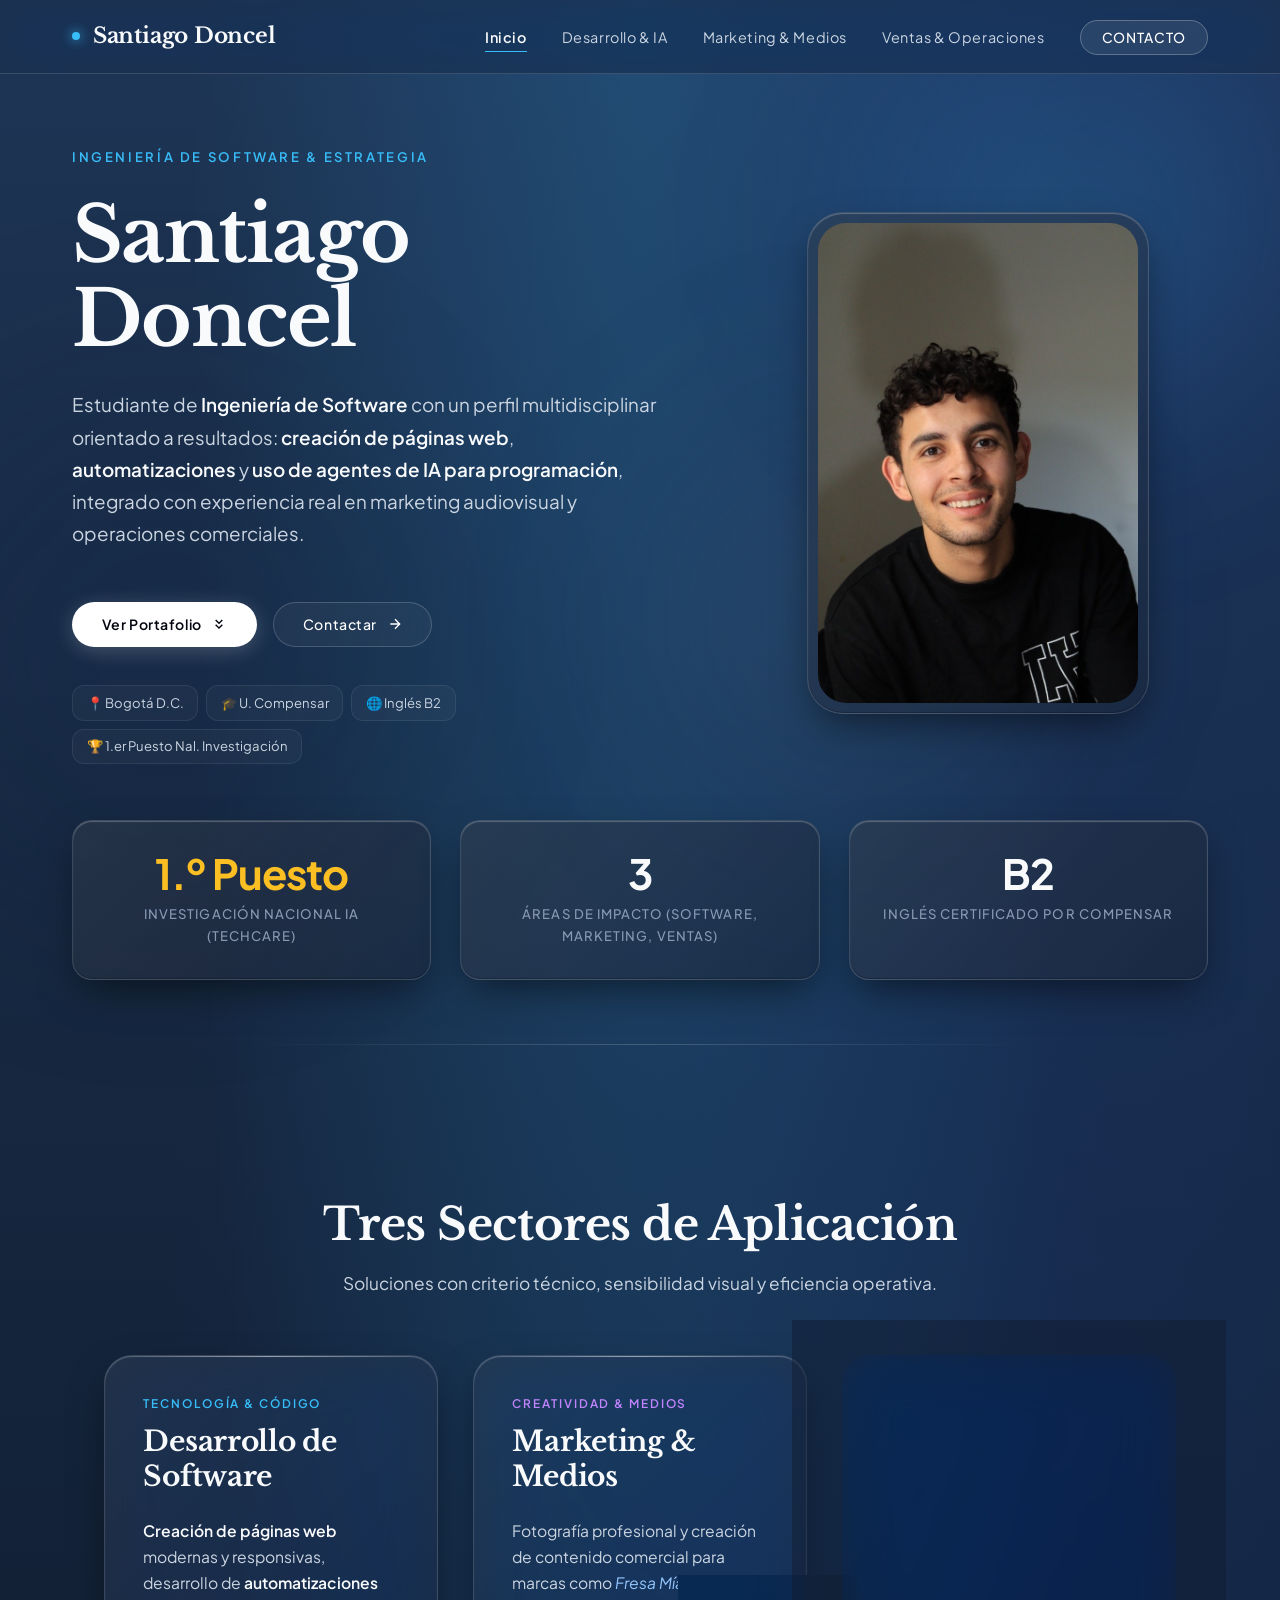
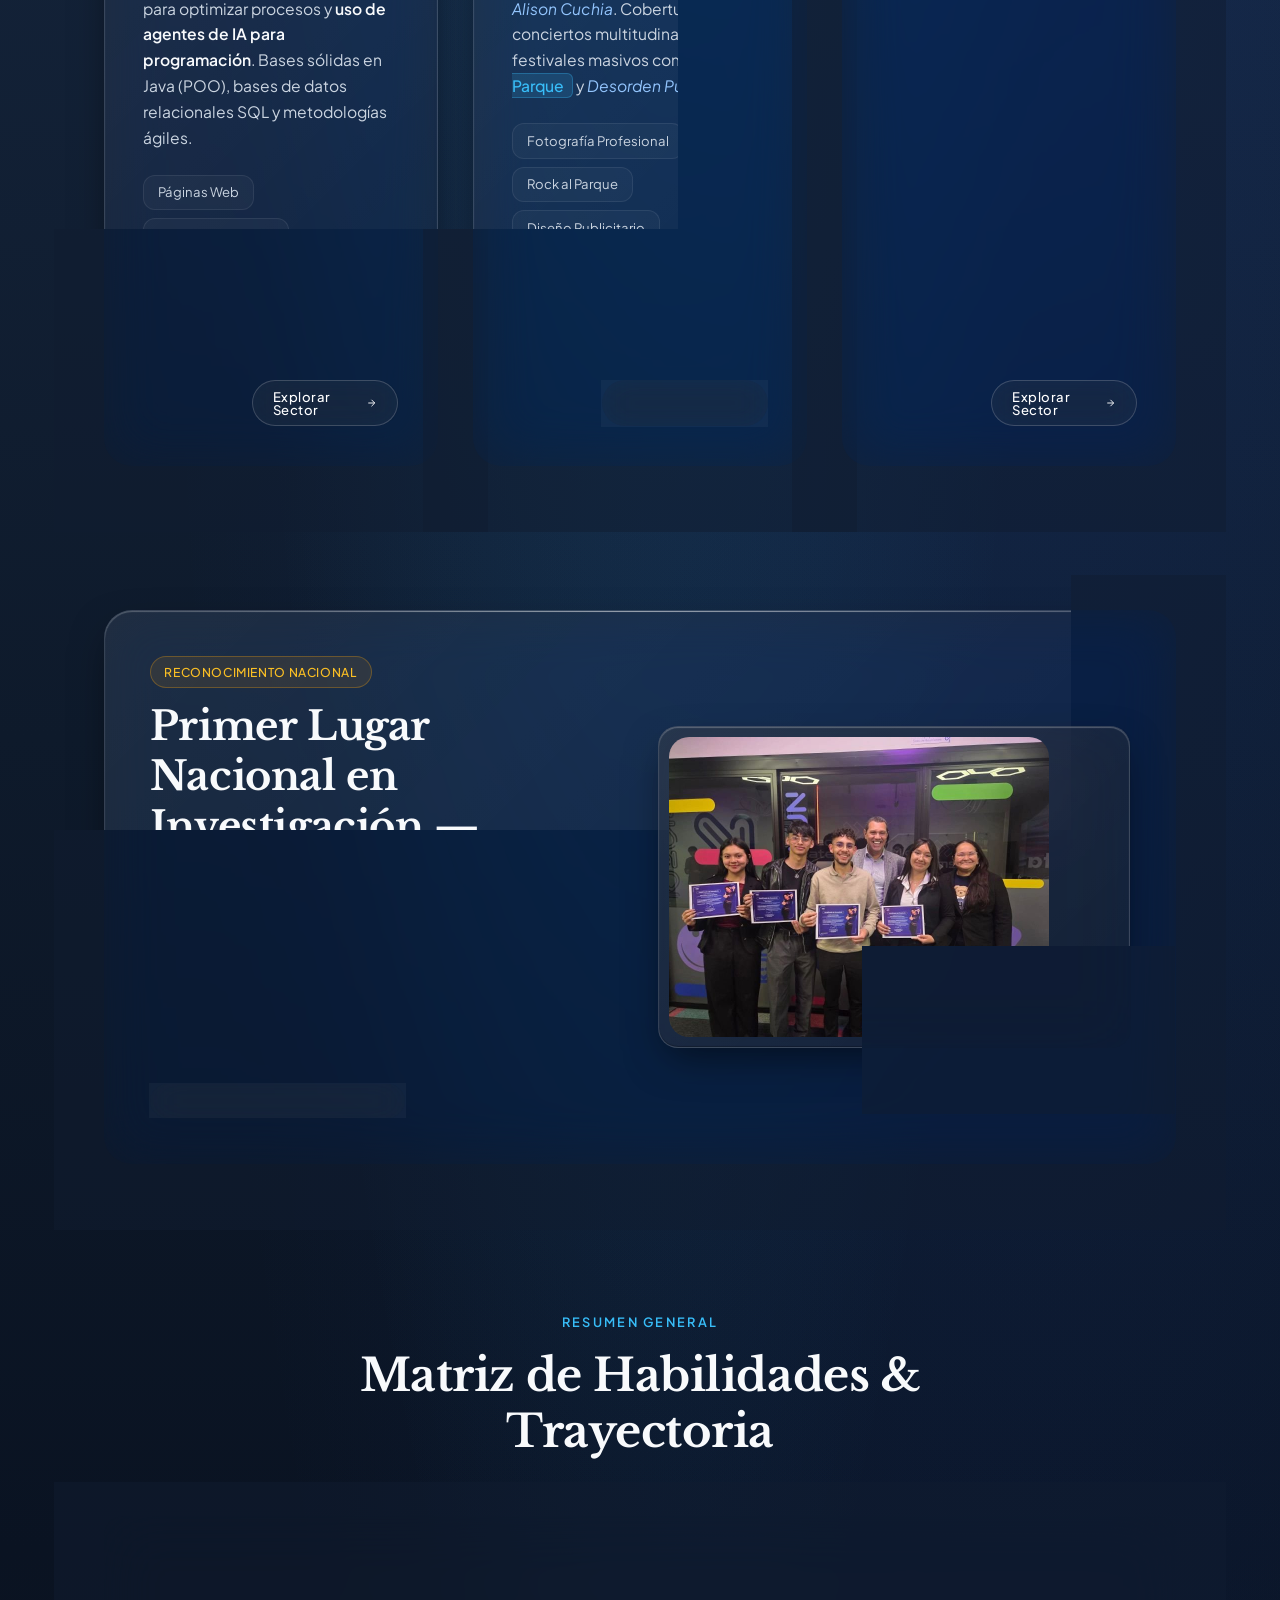
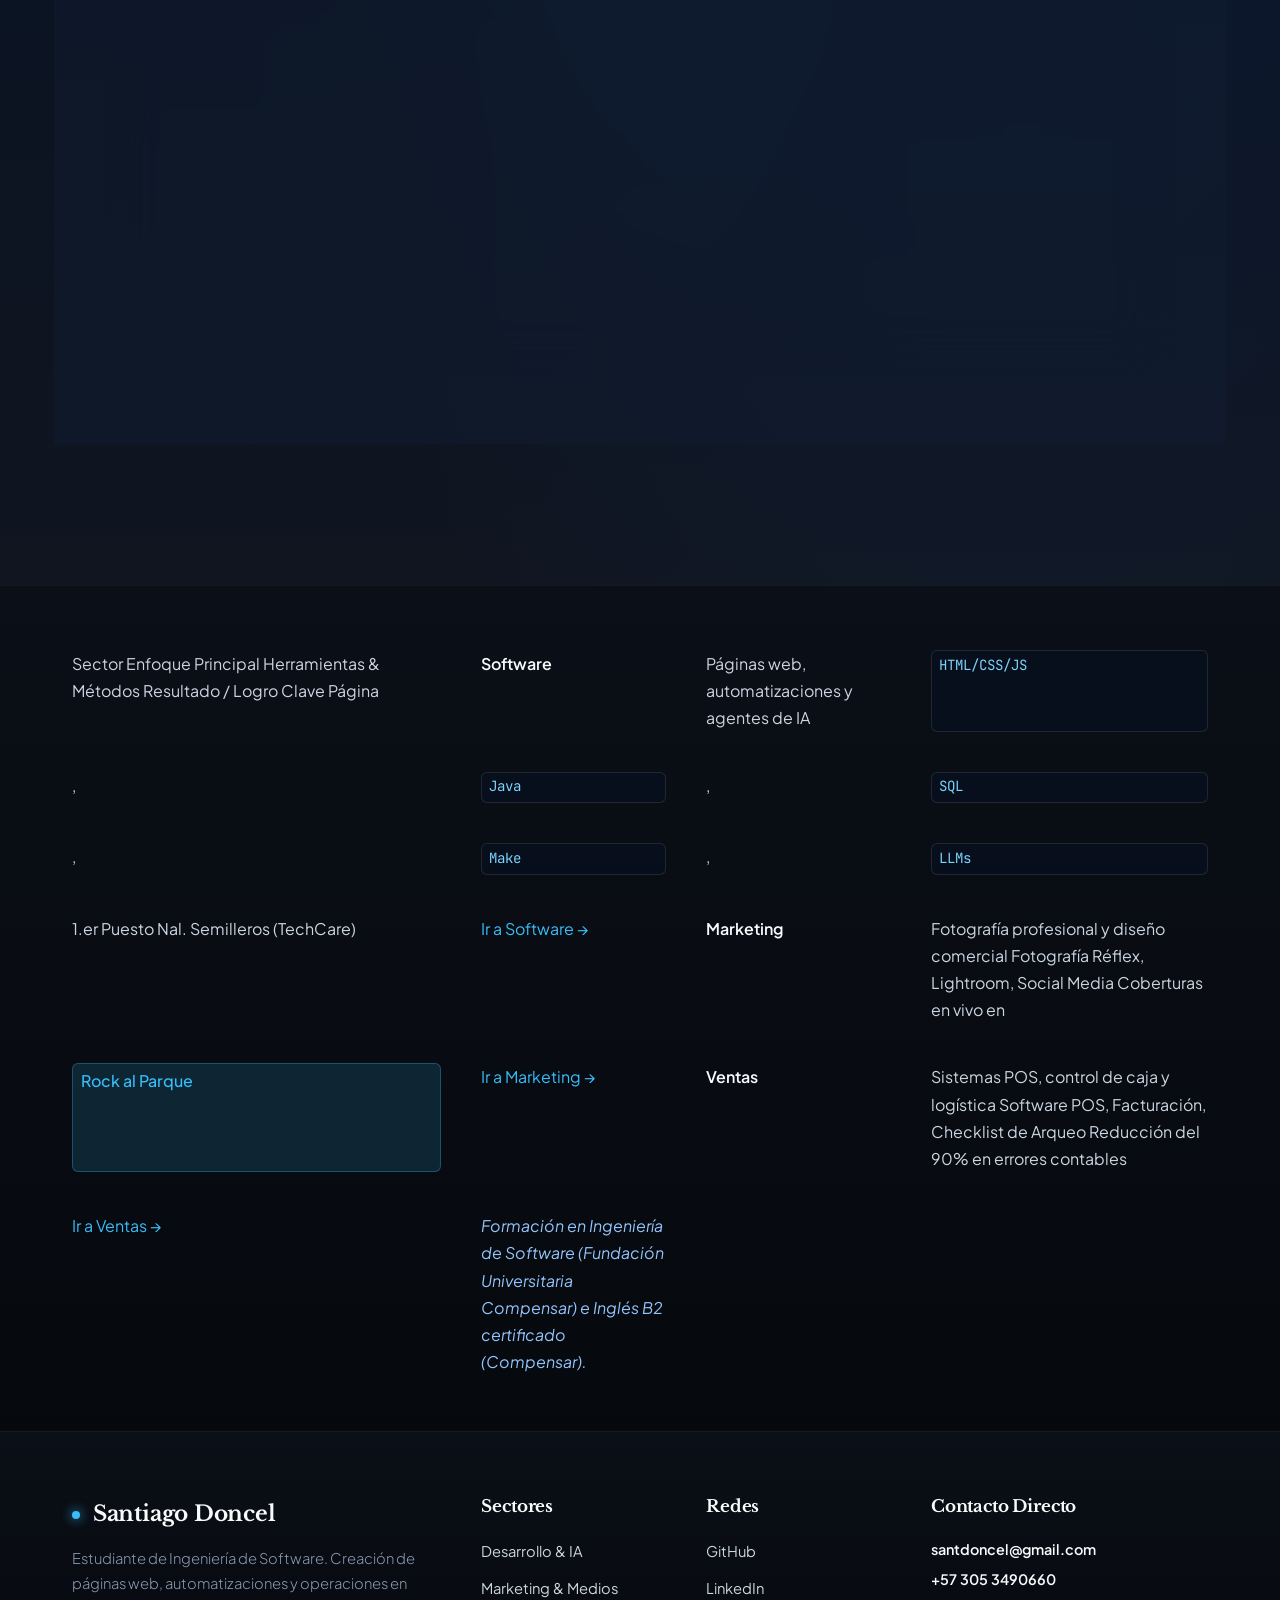
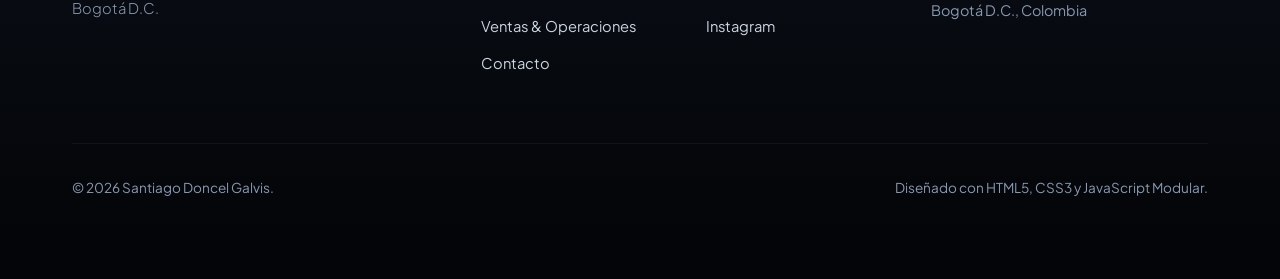
==== commit c5966eb7: "Add files via upload" ====
--- a/index.html
+++ b/index.html
@@ -1,4 +1,3 @@
-<<<<<<< HEAD
 <!DOCTYPE html>
 <html lang="es">
 <head>
@@ -344,6 +343,64 @@
   <footer class="main-footer" role="contentinfo">
     <div class="container">
       <div class="footer-grid">
+                <th scope="col">Sector</th>
+                <th scope="col">Enfoque Principal</th>
+                <th scope="col">Herramientas & Métodos</th>
+                <th scope="col">Resultado / Logro Clave</th>
+                <th scope="col">Página</th>
+              </tr>
+            </thead>
+            <tbody>
+              <tr>
+                <td><strong>Software</strong></td>
+                <td>Páginas web, automatizaciones y agentes de IA</td>
+                <td><code>HTML/CSS/JS</code>, <code>Java</code>, <code>SQL</code>, <code>Make</code>, <code>LLMs</code></td>
+                <td>1.er Puesto Nal. Semilleros (TechCare)</td>
+                <td><a href="software.html">Ir a Software &rarr;</a></td>
+              </tr>
+              <tr>
+                <td><strong>Marketing</strong></td>
+                <td>Fotografía profesional y diseño comercial</td>
+                <td>Fotografía Réflex, Lightroom, Social Media</td>
+                <td>Coberturas en vivo en <mark>Rock al Parque</mark></td>
+                <td><a href="marketing.html">Ir a Marketing &rarr;</a></td>
+              </tr>
+              <tr>
+                <td><strong>Ventas</strong></td>
+                <td>Sistemas POS, control de caja y logística</td>
+                <td>Software POS, Facturación, Checklist de Arqueo</td>
+                <td>Reducción del 90% en errores contables</td>
+                <td><a href="ventas.html">Ir a Ventas &rarr;</a></td>
+              </tr>
+            </tbody>
+            <tfoot>
+              <tr>
+                <td colspan="5">
+                  <em>Formación en Ingeniería de Software (Fundación Universitaria Compensar) e Inglés B2 certificado (Compensar).</em>
+                </td>
+              </tr>
+            </tfoot>
+          </table>
+        </div>
+
+      </div>
+    </section>
+
+  </main>
+
+  <!-- Modal / Lightbox -->
+  <aside id="imageLightbox" class="lightbox-modal" role="dialog" aria-modal="true" aria-label="Visualizador de Imagen">
+    <div class="lightbox-content">
+      <button class="lightbox-close" aria-label="Cerrar vista">&times;</button>
+      <img id="lightboxImg" src="" alt="Vista ampliada" class="lightbox-img">
+      <div id="lightboxCaption" class="lightbox-caption"></div>
+    </div>
+  </aside>
+
+  <!-- Pie de Página Minimalista -->
+  <footer class="main-footer" role="contentinfo">
+    <div class="container">
+      <div class="footer-grid">
         
         <div class="footer-col">
           <div class="nav-brand" style="margin-bottom: 0.8rem;">
@@ -398,406 +455,4 @@
 
   <script src="js/main.js"></script>
 </body>
-</html>
-=======
-<!DOCTYPE html>
-<html lang="es">
-<head>
-  <meta charset="UTF-8">
-  <meta name="viewport" content="width=device-width, initial-scale=1.0">
-  <meta name="description" content="Portafolio Profesional de Santiago Doncel Galvis - Desarrollo de Software, Marketing Digital y Operaciones Comerciales.">
-  <meta name="author" content="Santiago Doncel Galvis">
-  <title>Santiago Doncel Galvis | Portafolio Profesional</title>
-
-  <!-- Hojas de Estilo Modulares -->
-  <link rel="stylesheet" href="css/variables.css">
-  <link rel="stylesheet" href="css/animations.css">
-  <link rel="stylesheet" href="css/global.css">
-  <link rel="stylesheet" href="css/components.css">
-  <link rel="stylesheet" href="css/pages.css">
-
-  <link rel="icon" type="image/svg+xml" href="data:image/svg+xml,<svg xmlns='http://www.w3.org/2000/svg' viewBox='0 0 100 100'><rect width='100' height='100' rx='25' fill='%23050b18'/><text x='50%' y='64%' font-size='52' font-weight='500' fill='%23f8fafc' font-family='serif' text-anchor='middle'>SD</text></svg>">
-</head>
-<body>
-
-  <!-- Esferas Difuminadas con Transición Azul Claro -> Azul Oscuro -> Gris -->
-  <div class="ambient-glow ambient-glow-1" aria-hidden="true"></div>
-  <div class="ambient-glow ambient-glow-2" aria-hidden="true"></div>
-  <div class="ambient-glow ambient-glow-3" aria-hidden="true"></div>
-
-<!-- Encabezado y Navegación Principal -->
-  <header class="main-header" role="banner">
-    <div class="nav-container">
-      <a href="index.html" class="nav-brand" aria-label="Inicio - Santiago Doncel Galvis">
-        <span class="brand-dot"></span>
-        <span class="brand-name">Santiago Doncel</span>
-      </a>
-
-      <!-- Botón Menú Móvil -->
-      <button class="mobile-nav-toggle" aria-label="Abrir menú de navegación" aria-expanded="false">
-        <svg width="24" height="24" viewBox="0 0 24 24" fill="none" stroke="currentColor" stroke-width="2">
-          <line x1="3" y1="12" x2="21" y2="12"></line>
-          <line x1="3" y1="6" x2="21" y2="6"></line>
-          <line x1="3" y1="18" x2="21" y2="18"></line>
-        </svg>
-      </button>
-
-      <!-- Menú de Enlaces Dinámicos -->
-      <nav role="navigation">
-        <ul class="nav-menu">
-          <li><a href="index.html" class="nav-link active">Inicio</a></li>
-          <li><a href="software.html" class="nav-link">Desarrollo & IA</a></li>
-          <li><a href="marketing.html" class="nav-link">Marketing & Medios</a></li>
-          <li><a href="ventas.html" class="nav-link">Ventas & Operaciones</a></li>
-          <li><a href="contacto.html" class="nav-link nav-cta-btn">Contacto</a></li>
-        </ul>
-      </nav>
-    </div>
-  </header>
-
-  <!-- Contenido Principal -->
-  <main id="main-content" role="main">
-
-    <!-- HERO SECTION MINIMALISTA -->
-    <section class="hero-section" aria-labelledby="hero-title">
-      <div class="container">
-        <div class="hero-grid">
-          
-          <!-- Contenido Textual Hero -->
-          <div class="hero-content animate-fade-up">
-            <span class="hero-tag">Ingeniería de Software & Estrategia</span>
-
-            <h1 id="hero-title" class="hero-title">
-              Santiago <span class="text-serif-italic">Doncel</span>
-            </h1>
-
-            <p class="hero-subtitle">
-              Estudiante de <strong>Ingeniería de Software</strong> con un perfil multidisciplinar orientado a resultados: <strong>creación de páginas web</strong>, <strong>automatizaciones</strong> y <strong>uso de agentes de IA para programación</strong>, integrado con experiencia real en marketing audiovisual y operaciones comerciales.
-            </p>
-
-            <!-- Botones de Acción Inmediata -->
-            <div class="btn-group" style="margin-top: 0.5rem;">
-              <a href="#sectores-profesionales" class="btn btn-primary">
-                <span>Ver Portafolio</span>
-                <svg width="16" height="16" viewBox="0 0 24 24" fill="none" stroke="currentColor" stroke-width="2"><path d="M7 13l5 5 5-5M7 6l5 5 5-5"/></svg>
-              </a>
-              <a href="contacto.html" class="btn btn-secondary">
-                <span>Contactar</span>
-                <svg width="16" height="16" viewBox="0 0 24 24" fill="none" stroke="currentColor" stroke-width="2"><path d="M5 12h14M12 5l7 7-7 7"/></svg>
-              </a>
-            </div>
-
-            <!-- Datos Rápidos -->
-            <div class="tech-cloud" style="margin-top: 0.8rem;">
-              <span class="tech-chip">📍 Bogotá D.C.</span>
-              <span class="tech-chip">🎓 U. Compensar</span>
-              <span class="tech-chip">🌐 Inglés B2</span>
-              <span class="tech-chip">🏆 1.er Puesto Nal. Investigación</span>
-            </div>
-          </div>
-
-          <!-- Imagen Principal del Usuario (Nueva Imagen Vertical) -->
-          <div class="hero-media-wrapper animate-fade-up delay-1">
-            <figure class="profile-figure" data-lightbox data-lightbox-caption="Santiago Doncel Galvis">
-              <img 
-                src="img/santiago-perfil-nuevo.jpg" 
-                alt="Retrato de Santiago Doncel Galvis" 
-                class="profile-img"
-                width="380"
-                height="460"
-                loading="eager"
-              >
-            </figure>
-          </div>
-
-        </div>
-
-        <!-- Métricas Rápidas Liquid Glass -->
-        <div class="hero-stats-row animate-on-scroll">
-          <div class="stat-card">
-            <div class="stat-number gold">1.º Puesto</div>
-            <div class="stat-label">Investigación Nacional IA (TechCare)</div>
-          </div>
-          <div class="stat-card">
-            <div class="stat-number">3</div>
-            <div class="stat-label">Áreas de Impacto (Software, Marketing, Ventas)</div>
-          </div>
-          <div class="stat-card">
-            <div class="stat-number">B2</div>
-            <div class="stat-label">Inglés Certificado por Compensar</div>
-          </div>
-        </div>
-
-    <hr class="glow-divider">
-
-    <!-- SECCIÓN: LOS 3 SECTORES PROFESIONALES -->
-    <section id="sectores-profesionales" class="section-padding" aria-labelledby="sectores-title">
-      <div class="container">
-        
-        <div class="section-header">
-          <h2 id="sectores-title">Tres Sectores de Aplicación</h2>
-          <p class="section-description">
-            Soluciones con criterio técnico, sensibilidad visual y eficiencia operativa.
-          </p>
-        </div>
-
-        <div class="sectors-grid">
-          
-          <!-- Sector 1: Desarrollo de Software & IA -->
-          <article class="liquid-glass-card sector-card animate-on-scroll">
-            <div>
-              <div class="sector-header">
-                <span class="sector-kicker-tag">Tecnología & Código</span>
-                <h3>Desarrollo de Software</h3>
-              </div>
-
-              <p>
-                <strong>Creación de páginas web</strong> modernas y responsivas, desarrollo de <strong>automatizaciones</strong> para optimizar procesos y <strong>uso de agentes de IA para programación</strong>. Bases sólidas en Java (POO), bases de datos relacionales SQL y metodologías ágiles.
-              </p>
-
-              <div class="tech-cloud">
-                <span class="tech-chip">Páginas Web</span>
-                <span class="tech-chip">Automatizaciones</span>
-                <span class="tech-chip">Agentes de IA</span>
-                <span class="tech-chip">Java / SQL</span>
-                <span class="tech-chip">Make / ETL</span>
-              </div>
-            </div>
-
-            <div class="sector-card-footer">
-              <span style="font-size: 0.85rem; color: var(--color-accent-cyan);">Código & Algoritmos</span>
-              <a href="software.html" class="btn btn-secondary btn-sm" aria-label="Ir a Desarrollo de Software">
-                <span>Explorar Sector</span>
-                <svg width="14" height="14" viewBox="0 0 24 24" fill="none" stroke="currentColor" stroke-width="2"><path d="M5 12h14M12 5l7 7-7 7"/></svg>
-              </a>
-            </div>
-          </article>
-
-          <!-- Sector 2: Marketing Digital & Creación de Contenido -->
-          <article class="liquid-glass-card sector-card animate-on-scroll delay-1">
-            <div>
-              <div class="sector-header">
-                <span class="sector-kicker-tag" style="color: #c084fc;">Creatividad & Medios</span>
-                <h3>Marketing & Medios</h3>
-              </div>
-
-              <p>
-                Fotografía profesional y creación de contenido comercial para marcas como <em>Fresa Mía</em> y <em>Dra. Alison Cuchia</em>. Cobertura visual en conciertos multitudinarios y festivales masivos como <mark>Rock al Parque</mark> y <em>Desorden Público</em>.
-              </p>
-
-              <div class="tech-cloud">
-                <span class="tech-chip">Fotografía Profesional</span>
-                <span class="tech-chip">Rock al Parque</span>
-                <span class="tech-chip">Diseño Publicitario</span>
-                <span class="tech-chip">Dirección de Arte</span>
-                <span class="tech-chip">Instagram Content</span>
-              </div>
-            </div>
-
-            <div class="sector-card-footer">
-              <span style="font-size: 0.85rem; color: #c084fc;">Impacto Visual</span>
-              <a href="marketing.html" class="btn btn-secondary btn-sm" aria-label="Ir a Marketing y Fotografía">
-                <span>Explorar Sector</span>
-                <svg width="14" height="14" viewBox="0 0 24 24" fill="none" stroke="currentColor" stroke-width="2"><path d="M5 12h14M12 5l7 7-7 7"/></svg>
-              </a>
-            </div>
-          </article>
-
-          <!-- Sector 3: Ventas, Operaciones & Liderazgo Comercial -->
-          <article class="liquid-glass-card sector-card animate-on-scroll delay-2">
-            <div>
-              <div class="sector-header">
-                <span class="sector-kicker-tag" style="color: #34d399;">Gestión & Operación</span>
-                <h3>Ventas & Operaciones</h3>
-              </div>
-
-              <p>
-                Administración de sistemas <abbr title="Point of Sale">POS</abbr>, facturación electrónica, atención asertiva al cliente, diseño de checklists de arqueo de caja con reducción del 90% en diferencias contables y coordinación de eventos como el <em>Coca-Cola Food Fest</em>.
-              </p>
-
-              <div class="tech-cloud">
-                <span class="tech-chip">Sistemas POS</span>
-                <span class="tech-chip">Control de Caja</span>
-                <span class="tech-chip">Coca-Cola Food Fest</span>
-                <span class="tech-chip">Gestión de Turnos</span>
-                <span class="tech-chip">Atención al Cliente</span>
-              </div>
-            </div>
-
-            <div class="sector-card-footer">
-              <span style="font-size: 0.85rem; color: #34d399;">Eficiencia en Negocio</span>
-              <a href="ventas.html" class="btn btn-secondary btn-sm" aria-label="Ir a Ventas y Operaciones">
-                <span>Explorar Sector</span>
-                <svg width="14" height="14" viewBox="0 0 24 24" fill="none" stroke="currentColor" stroke-width="2"><path d="M5 12h14M12 5l7 7-7 7"/></svg>
-              </a>
-            </div>
-          </article>
-
-        </div>
-
-      </div>
-    </section>
-
-    <!-- LOGRO NACIONAL TECHCARE -->
-    <section class="section-padding-sm" aria-labelledby="premio-title">
-      <div class="container">
-        <div class="liquid-glass-card animate-on-scroll" style="padding: 2.8rem;">
-          <div class="grid-2" style="align-items: center;">
-            <div>
-              <span class="badge badge-gold" style="margin-bottom: 0.8rem;">Reconocimiento Nacional</span>
-              <h2 id="premio-title" style="margin-bottom: 1rem; font-size: clamp(1.8rem, 3.5vw, 2.5rem);">
-                Primer Lugar Nacional en Investigación — Semillero TechCare
-              </h2>
-              <p style="font-size: 1.05rem; line-height: 1.7;">
-                Galardonado en el <strong>XII Encuentro Nacional de Semilleros de Investigación (Mayo 2026)</strong> por el desarrollo conceptual de <em>arquitecturas multiagente aplicadas a la automatización de procesos ETL</em>, orientadas a optimizar la toma de decisiones en pymes.
-              </p>
-              <div class="btn-group" style="margin-top: 1.5rem;">
-                <a href="software.html#investigacion-ia" class="btn btn-secondary btn-sm">
-                  <span>Ver Detalle de Investigación</span>
-                  <svg width="14" height="14" viewBox="0 0 24 24" fill="none" stroke="currentColor" stroke-width="2"><path d="M5 12h14M12 5l7 7-7 7"/></svg>
-                </a>
-              </div>
-            </div>
-
-            <figure class="profile-figure" style="max-width: 100%; border-radius: var(--radius-liquid-md);" data-lightbox data-lightbox-caption="Equipo del Semillero TechCare con los diplomas del Primer Lugar Nacional (Mayo 2026)">
-              <img 
-                src="img/semillero-techcare-premio.jpg" 
-                alt="Equipo del Semillero TechCare con los diplomas del primer puesto nacional" 
-                class="profile-img"
-                style="height: 300px; width: 100%; object-fit: cover; border-radius: var(--radius-liquid-md);"
-                loading="lazy"
-              >
-            </figure>
-          </div>
-        </div>
-      </div>
-    </section>
-
-    <!-- SECCIÓN: TABLA COMPARATIVA -->
-    <section class="section-padding" aria-labelledby="tabla-resumen-title">
-      <div class="container">
-        
-        <div class="section-header">
-          <span class="section-kicker">Resumen General</span>
-          <h2 id="tabla-resumen-title">Matriz de Habilidades & Trayectoria</h2>
-        </div>
-
-        <div class="table-responsive animate-on-scroll">
-          <table class="custom-table" summary="Tabla comparativa de competencias de Santiago Doncel en software, marketing y operaciones">
-            <caption>Capacidades Principales</caption>
-            <thead>
-              <tr>
-                <th scope="col">Sector</th>
-                <th scope="col">Enfoque Principal</th>
-                <th scope="col">Herramientas & Métodos</th>
-                <th scope="col">Resultado / Logro Clave</th>
-                <th scope="col">Página</th>
-              </tr>
-            </thead>
-            <tbody>
-              <tr>
-                <td><strong>Software</strong></td>
-                <td>Páginas web, automatizaciones y agentes de IA</td>
-                <td><code>HTML/CSS/JS</code>, <code>Java</code>, <code>SQL</code>, <code>Make</code>, <code>LLMs</code></td>
-                <td>1.er Puesto Nal. Semilleros (TechCare)</td>
-                <td><a href="software.html">Ir a Software &rarr;</a></td>
-              </tr>
-              <tr>
-                <td><strong>Marketing</strong></td>
-                <td>Fotografía profesional y diseño comercial</td>
-                <td>Fotografía Réflex, Lightroom, Social Media</td>
-                <td>Coberturas en vivo en <mark>Rock al Parque</mark></td>
-                <td><a href="marketing.html">Ir a Marketing &rarr;</a></td>
-              </tr>
-              <tr>
-                <td><strong>Ventas</strong></td>
-                <td>Sistemas POS, control de caja y logística</td>
-                <td>Software POS, Facturación, Checklist de Arqueo</td>
-                <td>Reducción del 90% en errores contables</td>
-                <td><a href="ventas.html">Ir a Ventas &rarr;</a></td>
-              </tr>
-            </tbody>
-            <tfoot>
-              <tr>
-                <td colspan="5">
-                  <em>Formación en Ingeniería de Software (Fundación Universitaria Compensar) e Inglés B2 certificado (Compensar).</em>
-                </td>
-              </tr>
-            </tfoot>
-          </table>
-        </div>
-
-      </div>
-    </section>
-
-  </main>
-
-  <!-- Modal / Lightbox -->
-  <aside id="imageLightbox" class="lightbox-modal" role="dialog" aria-modal="true" aria-label="Visualizador de Imagen">
-    <div class="lightbox-content">
-      <button class="lightbox-close" aria-label="Cerrar vista">&times;</button>
-      <img id="lightboxImg" src="" alt="Vista ampliada" class="lightbox-img">
-      <div id="lightboxCaption" class="lightbox-caption"></div>
-    </div>
-  </aside>
-
-  <!-- Pie de Página Minimalista -->
-  <footer class="main-footer" role="contentinfo">
-    <div class="container">
-      <div class="footer-grid">
-        
-        <div class="footer-col">
-          <div class="nav-brand" style="margin-bottom: 0.8rem;">
-            <span class="brand-dot"></span>
-            <span class="brand-name">Santiago Doncel</span>
-          </div>
-          <p style="font-size: 0.92rem; color: var(--color-text-muted); font-weight: 300;">
-            Estudiante de Ingeniería de Software. Creación de páginas web, automatizaciones y operaciones en Bogotá D.C.
-          </p>
-        </div>
-
-        <div class="footer-col">
-          <h4>Sectores</h4>
-          <ul class="footer-links">
-            <li><a href="software.html">Desarrollo & IA</a></li>
-            <li><a href="marketing.html">Marketing & Medios</a></li>
-            <li><a href="ventas.html">Ventas & Operaciones</a></li>
-            <li><a href="contacto.html">Contacto</a></li>
-          </ul>
-        </div>
-
-        <div class="footer-col">
-          <h4>Redes</h4>
-          <ul class="footer-links">
-            <li><a href="https://github.com/Santiago-Doncel" target="_blank" rel="noopener noreferrer">GitHub</a></li>
-            <li><a href="https://www.linkedin.com/in/santiago-doncel-4a2b92311/" target="_blank" rel="noopener noreferrer">LinkedIn</a></li>
-            <li><a href="https://www.instagram.com/sant_doncell?evlk=MTVpcDYzenp3eTBoOA==" target="_blank" rel="noopener noreferrer">Instagram</a></li>
-          </ul>
-        </div>
-
-        <div class="footer-col">
-          <h4>Contacto Directo</h4>
-          <p style="font-size: 0.9rem; color: var(--color-text-secondary); margin-bottom: 0.4rem;">
-            <strong>santdoncel@gmail.com</strong>
-          </p>
-          <p style="font-size: 0.9rem; color: var(--color-text-secondary); margin-bottom: 0.4rem;">
-            <strong>+57 305 3490660</strong>
-          </p>
-          <p style="font-size: 0.9rem; color: var(--color-text-muted);">
-            Bogotá D.C., Colombia
-          </p>
-        </div>
-
-      </div>
-
-      <div class="footer-bottom">
-        <div>&copy; 2026 Santiago Doncel Galvis.</div>
-        <div>Diseñado con HTML5, CSS3 y JavaScript Modular.</div>
-      </div>
-    </div>
-  </footer>
-
-  <script src="js/main.js"></script>
-</body>
-</html>
->>>>>>> a1565419508b571a4f28ba4d92d7b89ab48d0442
+</html>
